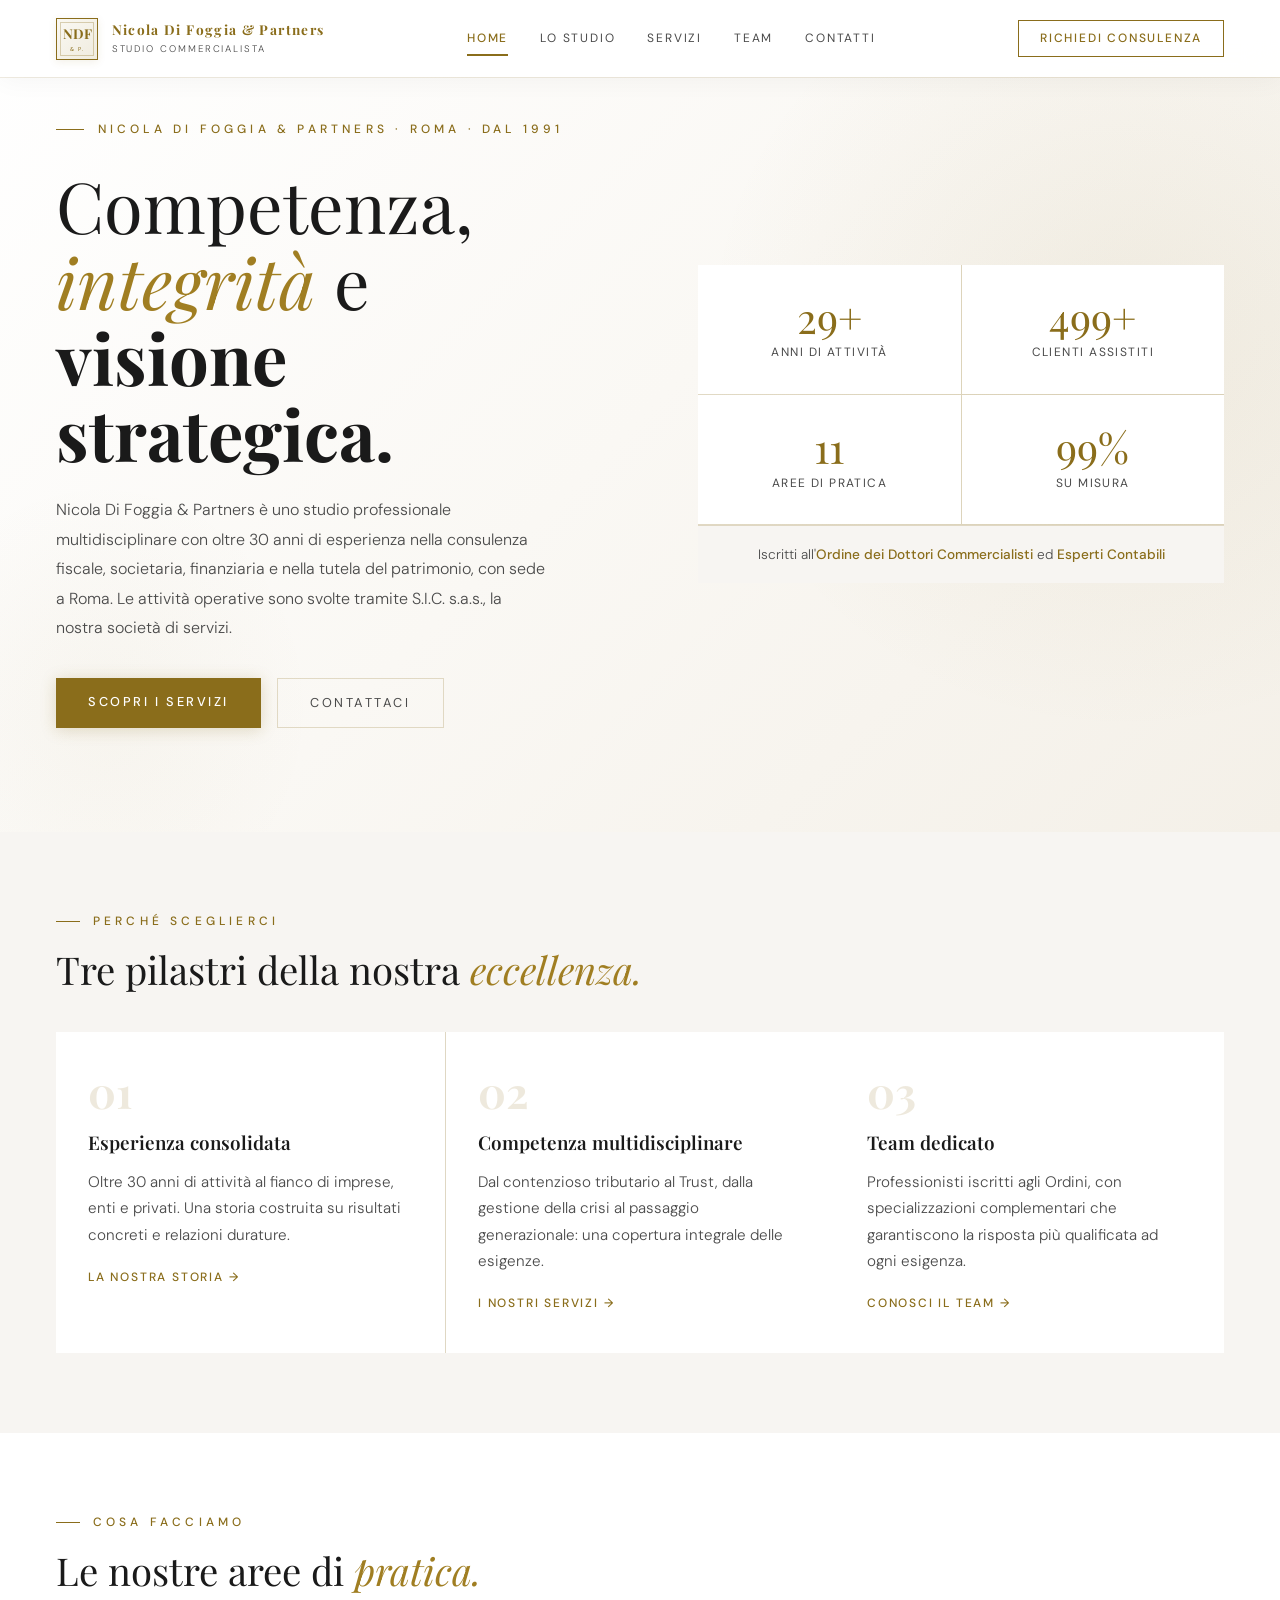
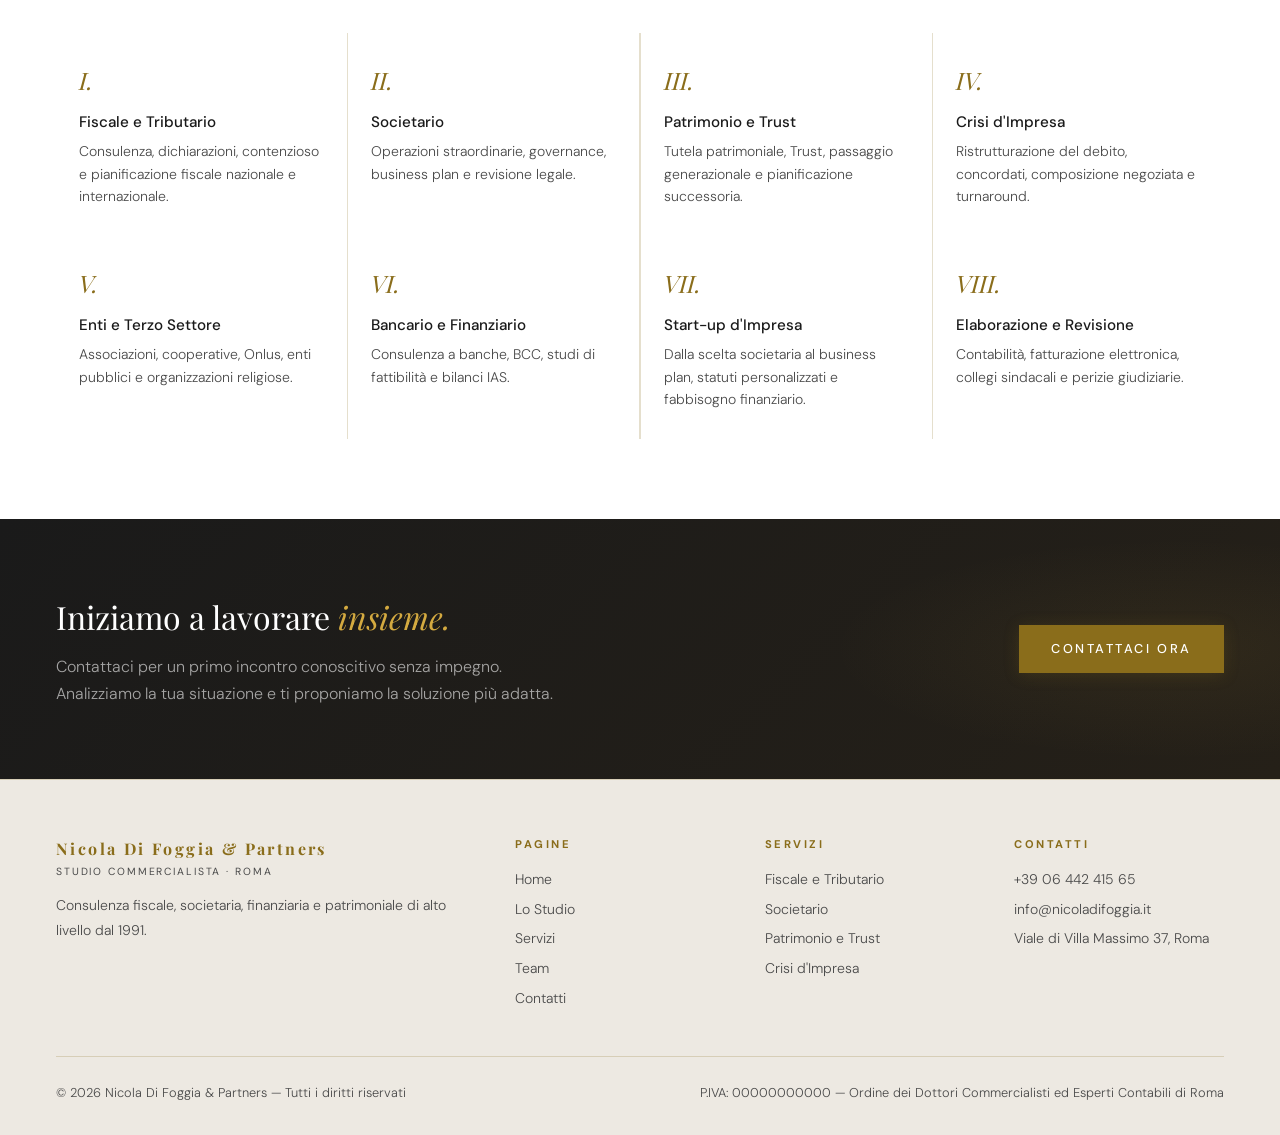
==== index.html @ c00313c3 "Hover avanzati servizi, modal profilo Nicola e Barbara" ====
<!DOCTYPE html>
<html lang="it">
<head>
<meta charset="UTF-8"/>
<meta name="viewport" content="width=device-width, initial-scale=1.0"/>
<meta name="description" content="Nicola Di Foggia &amp; Partners - Studio di consulenza fiscale, societaria, finanziaria e patrimoniale a Roma dal 1991."/>
<title>Nicola Di Foggia &amp; Partners - Consulenza Fiscale, Societaria e Patrimoniale</title>
<link href="https://fonts.googleapis.com/css2?family=Playfair+Display:ital,wght@0,400;0,600;0,700;1,400&family=DM+Sans:wght@300;400;500&display=swap" rel="stylesheet"/>
<link rel="stylesheet" href="concalma-animations.css"/>
<style>
/* ══════════════════════════════════════
   RESET & VARIABILI
   ══════════════════════════════════════ */
*,*::before,*::after{-webkit-box-sizing:border-box;box-sizing:border-box;margin:0;padding:0}
:root{
  --w:#fff;--bg:#f7f5f2;--bg2:#eeebe6;
  /* WCAG AA: gold scurito per contrasto >=4.5:1 su bianco */
  --gold:#8a6d1b;--gold2:#a07e22;
  /* gold decorativo (usato solo su sfondi scuri dove ha contrasto sufficiente) */
  --gold-light:#d4aa40;
  --txt:#1a1a1a;--mut:#4a4a4a;/* scurito da #6b6b6b per contrasto AA */
  --brd:rgba(138,109,27,.22);--dk:#1a1a1a;
  /* focus ring */
  --focus-ring:2px solid #0056b3;--focus-offset:2px;
}
html{scroll-behavior:smooth}
body{font-family:'DM Sans',Georgia,sans-serif;color:var(--txt);overflow-x:hidden;font-size:16px;line-height:1.6}

/* ── SKIP LINK (accessibilita') ── */
.skip-link{position:absolute;top:-100px;left:0;background:var(--gold);color:#fff;padding:.8rem 1.5rem;z-index:9999;font-size:1rem;font-weight:500;text-decoration:none;-webkit-transition:top .2s;transition:top .2s}
.skip-link:focus{top:0}

/* ── FOCUS STYLES GLOBALI ── */
a:focus-visible,button:focus-visible,input:focus-visible,textarea:focus-visible,select:focus-visible{outline:var(--focus-ring);outline-offset:var(--focus-offset)}
/* fallback per browser senza :focus-visible */
a:focus,button:focus,input:focus,textarea:focus,select:focus{outline:var(--focus-ring);outline-offset:var(--focus-offset)}
/* rimuovi doppio outline dove :focus-visible e' supportato */
@supports selector(:focus-visible){
  a:focus:not(:focus-visible),button:focus:not(:focus-visible){outline:none}
}

/* ══════════════════════════════════════
   NAVIGAZIONE PAGINE - JS-BASED (cross-browser)
   ══════════════════════════════════════ */
.page{display:none}
.page.active{display:block}

/* ══════════════════════════════════════
   NAVBAR
   ══════════════════════════════════════ */
nav{position:fixed;top:0;left:0;right:0;z-index:500;display:-webkit-box;display:-ms-flexbox;display:flex;-webkit-box-align:center;-ms-flex-align:center;align-items:center;-webkit-box-pack:justify;-ms-flex-pack:justify;justify-content:space-between;padding:1.1rem 3.5rem;background:rgba(255,255,255,.97);border-bottom:1px solid var(--brd)}
nav[role="navigation"]{position:fixed}

/* Hamburger menu mobile */
.hamburger{display:none;background:none;border:1px solid var(--brd);padding:.5rem;cursor:pointer;width:40px;height:40px;-webkit-box-align:center;-ms-flex-align:center;align-items:center;-webkit-box-pack:center;-ms-flex-pack:center;justify-content:center;flex-shrink:0}
.hamburger span{display:block;width:20px;height:2px;background:var(--gold);position:relative}
.hamburger span::before,.hamburger span::after{content:'';position:absolute;width:20px;height:2px;background:var(--gold);left:0}
.hamburger span::before{top:-6px}
.hamburger span::after{top:6px}

.logo{display:-webkit-box;display:-ms-flexbox;display:flex;-webkit-box-align:center;-ms-flex-align:center;align-items:center;gap:.85rem;cursor:pointer;text-decoration:none}
.logo-box{width:42px;height:42px;border:1.5px solid var(--gold);display:-webkit-box;display:-ms-flexbox;display:flex;-webkit-box-orient:vertical;-webkit-box-direction:normal;-ms-flex-direction:column;flex-direction:column;-webkit-box-align:center;-ms-flex-align:center;align-items:center;-webkit-box-pack:center;-ms-flex-pack:center;justify-content:center;position:relative;-ms-flex-negative:0;flex-shrink:0}
.logo-box::before{content:'';position:absolute;top:3px;right:3px;bottom:3px;left:3px;border:.5px solid rgba(138,109,27,.3)}
.logo-box b{font-family:'Playfair Display',serif;font-size:.85rem;font-weight:700;color:var(--gold);position:relative;z-index:1}
.logo-box small{font-size:.35rem;letter-spacing:.15em;color:var(--gold);text-transform:uppercase;position:relative;z-index:1}
.logo-txt{display:-webkit-box;display:-ms-flexbox;display:flex;-webkit-box-orient:vertical;-webkit-box-direction:normal;-ms-flex-direction:column;flex-direction:column}
.logo-main{font-family:'Playfair Display',serif;font-size:.85rem;font-weight:700;color:var(--gold);letter-spacing:.1em;line-height:1.3}
.logo-sub{font-size:.6rem;font-weight:300;letter-spacing:.2em;text-transform:uppercase;color:var(--mut);margin-top:2px}
.nav-links{display:-webkit-box;display:-ms-flexbox;display:flex;list-style:none;gap:.2rem}
.nav-links a{font-size:.75rem;letter-spacing:.15em;text-transform:uppercase;color:var(--mut);text-decoration:none;padding:.5rem .9rem;display:block;-webkit-transition:color .3s;transition:color .3s;position:relative}
.nav-links a::after{content:'';position:absolute;bottom:0;left:.9rem;right:.9rem;height:2px;background:var(--gold);-webkit-transform:scaleX(0);transform:scaleX(0);-webkit-transition:-webkit-transform .3s;transition:transform .3s}
.nav-links a:hover{color:var(--gold)}
.nav-links a:hover::after,.nav-links a[aria-current="page"]::after{-webkit-transform:scaleX(1);transform:scaleX(1)}
.nav-links a[aria-current="page"]{color:var(--gold);font-weight:500}
.nav-cta{padding:.5rem 1.3rem;border:1px solid var(--gold);font-size:.75rem;font-weight:500;letter-spacing:.15em;text-transform:uppercase;color:var(--gold);background:none;cursor:pointer;font-family:inherit;-webkit-transition:all .3s;transition:all .3s;text-decoration:none}
.nav-cta:hover,.nav-cta:focus{background:var(--gold);color:#fff}

.pt{padding-top:68px}

/* ══════════════════════════════════════
   COMPONENTI COMUNI
   ══════════════════════════════════════ */
.etichetta{font-size:.75rem;letter-spacing:.35em;text-transform:uppercase;color:var(--gold);display:-webkit-box;display:-ms-flexbox;display:flex;-webkit-box-align:center;-ms-flex-align:center;align-items:center;gap:.8rem;margin-bottom:.9rem;font-weight:500}
.etichetta::before{content:'';width:24px;height:1.5px;background:var(--gold);display:block}
.titolo{font-family:'Playfair Display',serif;font-size:clamp(1.85rem,3vw,2.8rem);font-weight:400;line-height:1.2;margin-bottom:1.1rem}
.titolo em{font-style:italic;color:var(--gold2)}
.linea-oro{width:44px;height:1.5px;background:var(--gold);margin:1.2rem 0 1.7rem}
.btn-oro{display:inline-block;padding:.85rem 2rem;background:var(--gold);color:#fff;font-size:.8rem;font-weight:500;letter-spacing:.15em;text-transform:uppercase;border:none;cursor:pointer;font-family:inherit;text-decoration:none;-webkit-transition:background .3s;transition:background .3s}
.btn-oro:hover,.btn-oro:focus{background:var(--gold2)}
.btn-bordo{display:inline-block;padding:.85rem 2rem;border:1px solid var(--brd);color:var(--mut);font-size:.8rem;letter-spacing:.15em;text-transform:uppercase;cursor:pointer;text-decoration:none;-webkit-transition:all .3s;transition:all .3s}
.btn-bordo:hover,.btn-bordo:focus{border-color:var(--gold);color:var(--gold)}
.intestazione{background:var(--bg);padding:4rem 3.5rem 3rem;border-bottom:1px solid var(--brd)}
.intestazione h1{font-family:'Playfair Display',serif;font-size:clamp(2.2rem,4vw,3.5rem);font-weight:400;line-height:1.1;margin:.6rem 0 1rem}
.intestazione h1 em{font-style:italic;color:var(--gold2)}
.intestazione p{font-size:1rem;font-weight:300;line-height:1.85;color:var(--mut);max-width:580px}

/* ══════════════════════════════════════
   FOOTER
   ══════════════════════════════════════ */
footer{background:var(--bg2);border-top:1px solid var(--brd);padding:3.5rem 3.5rem 2rem}
.fg{display:grid;grid-template-columns:2fr 1fr 1fr 1fr;gap:2.5rem;margin-bottom:2.5rem}
.fn{font-family:'Playfair Display',serif;font-size:1rem;font-weight:700;color:var(--gold);letter-spacing:.15em}
.fs2{font-size:.65rem;letter-spacing:.18em;text-transform:uppercase;color:var(--mut);margin-top:2px;margin-bottom:.8rem}
.fc2 p{font-size:.875rem;font-weight:300;color:var(--mut);line-height:1.75}
.fc2 h5{font-size:.7rem;letter-spacing:.22em;text-transform:uppercase;color:var(--gold);margin-bottom:.9rem}
.fc2 ul{list-style:none}
.fc2 li{margin-bottom:.45rem}
.fc2 li a,.fc2 li span{font-size:.875rem;font-weight:300;color:var(--mut);text-decoration:none;cursor:pointer;-webkit-transition:color .3s;transition:color .3s;display:block}
.fc2 li a:hover,.fc2 li span:hover{color:var(--gold)}
.fb2{border-top:1px solid var(--brd);padding-top:1.6rem;display:-webkit-box;display:-ms-flexbox;display:flex;-webkit-box-pack:justify;-ms-flex-pack:justify;justify-content:space-between;-ms-flex-wrap:wrap;flex-wrap:wrap;gap:.7rem}
.fb2 span{font-size:.8rem;font-weight:300;color:var(--mut)}

/* ══════════════════════════════════════
   HOME
   ══════════════════════════════════════ */
.hero{min-height:calc(100vh - 68px);display:grid;grid-template-columns:1.1fr 1fr;-webkit-box-align:center;-ms-flex-align:center;align-items:center;padding:4rem 3.5rem 3rem;gap:4rem;position:relative;overflow:hidden;background:var(--w)}
.hero-bg{position:absolute;top:0;right:0;bottom:0;left:0;background:radial-gradient(ellipse 60% 70% at 90% 50%,rgba(138,109,27,.05),transparent 65%);pointer-events:none}
.hero-sx{position:relative;z-index:1}
.hero-tag{font-size:.75rem;letter-spacing:.35em;text-transform:uppercase;color:var(--gold);margin-bottom:1.7rem;display:-webkit-box;display:-ms-flexbox;display:flex;-webkit-box-align:center;-ms-flex-align:center;align-items:center;gap:.85rem;font-weight:500}
.hero-tag::before{content:'';width:28px;height:1.5px;background:var(--gold)}
.hero-sx h1{font-family:'Playfair Display',serif;font-size:clamp(2.7rem,5vw,4.8rem);font-weight:400;line-height:1.08}
.hero-sx h1 em{font-style:italic;color:var(--gold2)}
.hero-sx h1 strong{font-weight:700;display:block}
.hero-desc{margin-top:1.5rem;font-size:1rem;font-weight:300;line-height:1.85;color:var(--mut);max-width:490px}
.hero-btn{margin-top:2.2rem;display:-webkit-box;display:-ms-flexbox;display:flex;gap:1rem;-ms-flex-wrap:wrap;flex-wrap:wrap}
.hero-dx{position:relative;z-index:1}
.sg{display:grid;grid-template-columns:1fr 1fr;gap:1px;background:var(--brd)}
.sb{background:var(--w);padding:1.9rem 1.5rem;text-align:center;border:1px solid transparent;-webkit-transition:border-color .3s;transition:border-color .3s}
.sb:hover{border-color:var(--gold)}
.sn{font-family:'Playfair Display',serif;font-size:2.6rem;font-weight:400;color:var(--gold);line-height:1}
.sl{font-size:.75rem;letter-spacing:.12em;text-transform:uppercase;color:var(--mut);margin-top:.35rem}
.sf{grid-column:1/-1;background:var(--bg);padding:1.1rem;text-align:center;font-size:.85rem;font-weight:300;color:var(--mut);border-top:1px solid var(--brd)}
.sf strong{color:var(--gold);font-weight:500}

.sec-pillars{background:var(--bg);padding:5rem 3.5rem}
.pg3{display:grid;grid-template-columns:repeat(3,1fr);gap:1px;background:var(--brd);margin-top:2.5rem}
.pi{background:var(--w);padding:2.4rem 2rem;text-decoration:none;color:inherit;display:block;position:relative;overflow:hidden;-webkit-transition:background .3s;transition:background .3s}
.pi::after{content:'';position:absolute;bottom:0;left:0;right:0;height:2px;background:var(--gold);-webkit-transform:scaleX(0);transform:scaleX(0);-webkit-transform-origin:left;transform-origin:left;-webkit-transition:-webkit-transform .4s;transition:transform .4s}
.pi:hover,.pi:focus{background:var(--bg)}
.pi:hover::after,.pi:focus::after{-webkit-transform:scaleX(1);transform:scaleX(1)}
.pin{font-family:'Playfair Display',serif;font-size:2.7rem;color:rgba(138,109,27,.15);font-weight:700;line-height:1;margin-bottom:.9rem}
.pi h3{font-family:'Playfair Display',serif;font-size:1.18rem;font-weight:600;margin-bottom:.65rem}
.pi p{font-size:.95rem;font-weight:300;line-height:1.75;color:var(--mut);margin-bottom:.9rem}
.pil{font-size:.75rem;letter-spacing:.15em;text-transform:uppercase;color:var(--gold);font-weight:500}

.sec-aree{background:var(--w);padding:5rem 3.5rem}
.ag4{display:grid;grid-template-columns:repeat(4,1fr);gap:1px;background:var(--brd);margin-top:2.5rem}
.ac{background:var(--w);padding:1.7rem 1.4rem;text-decoration:none;color:inherit;display:block;-webkit-transition:background .3s;transition:background .3s;border:1px solid transparent}
.ac:hover,.ac:focus{background:var(--bg);border-color:var(--gold)}
.ai{font-family:'Playfair Display',serif;font-size:1.5rem;color:var(--gold);margin-bottom:.65rem;font-style:italic}
.ac h4{font-size:.95rem;font-weight:500;margin-bottom:.38rem}
.ac p{font-size:.875rem;font-weight:300;color:var(--mut);line-height:1.6}

.ctab{background:var(--dk);padding:4.5rem 3.5rem;display:-webkit-box;display:-ms-flexbox;display:flex;-webkit-box-align:center;-ms-flex-align:center;align-items:center;-webkit-box-pack:justify;-ms-flex-pack:justify;justify-content:space-between;gap:3rem}
.ctab h2{font-family:'Playfair Display',serif;font-size:2rem;font-weight:400;color:#fff;margin-bottom:.65rem}
.ctab h2 em{font-style:italic;color:var(--gold-light)}
.ctab p{font-size:1rem;font-weight:300;color:rgba(255,255,255,.6);line-height:1.7;max-width:500px}

/* ══════════════════════════════════════
   LO STUDIO
   ══════════════════════════════════════ */
.sec-2col{background:var(--w);padding:5rem 3.5rem;display:grid;grid-template-columns:1fr 1fr;gap:5rem;-webkit-box-align:center;-ms-flex-align:center;align-items:center}
.testo-col p{font-size:1rem;font-weight:300;line-height:1.9;color:var(--mut);margin-bottom:1rem}
.testo-col p strong{color:var(--txt);font-weight:500}
.cit{background:var(--bg);padding:2.6rem;border-left:3px solid var(--gold);position:relative}
.cit::before{content:'\201C';font-family:'Playfair Display',serif;font-size:5rem;color:rgba(138,109,27,.12);position:absolute;top:-1rem;left:1.2rem;line-height:1}
.cit p{font-family:'Playfair Display',serif;font-size:1.22rem;font-style:italic;line-height:1.6;position:relative;z-index:1}
.cit cite{display:block;margin-top:1rem;font-size:.75rem;letter-spacing:.18em;text-transform:uppercase;color:var(--gold);font-style:normal}

.sec-tl{background:var(--bg);padding:5rem 3.5rem}
.tl{max-width:860px;margin:2.5rem auto 0}
.tli{display:-webkit-box;display:-ms-flexbox;display:flex;gap:2rem;margin-bottom:2rem;position:relative}
.tli:not(:last-child)::before{content:'';position:absolute;left:19px;top:40px;bottom:-2rem;width:1px;background:var(--brd)}
.tld{width:40px;height:40px;border:1.5px solid var(--gold);border-radius:50%;display:-webkit-box;display:-ms-flexbox;display:flex;-webkit-box-align:center;-ms-flex-align:center;align-items:center;-webkit-box-pack:center;-ms-flex-pack:center;justify-content:center;font-family:'Playfair Display',serif;font-size:.75rem;color:var(--gold);font-weight:700;-ms-flex-negative:0;flex-shrink:0;background:var(--bg);position:relative;z-index:1}
.tla{font-size:.75rem;letter-spacing:.2em;text-transform:uppercase;color:var(--gold);margin-bottom:.28rem;font-weight:500}
.tlt{font-family:'Playfair Display',serif;font-size:1.1rem;font-weight:600;margin-bottom:.32rem}
.tlx{font-size:1rem;font-weight:300;color:var(--mut);line-height:1.72}
.tlx strong{color:var(--txt);font-weight:500}

.sec-val{background:var(--w);padding:5rem 3.5rem}
.vg4{display:grid;grid-template-columns:repeat(4,1fr);gap:1px;background:var(--brd);margin-top:2.5rem}
.vc{background:var(--w);padding:2.2rem 1.7rem;-webkit-transition:background .3s;transition:background .3s;position:relative;overflow:hidden}
.vc::after{content:'';position:absolute;bottom:0;left:0;right:0;height:2px;background:var(--gold);-webkit-transform:scaleX(0);transform:scaleX(0);-webkit-transform-origin:left;transform-origin:left;-webkit-transition:-webkit-transform .4s;transition:transform .4s}
.vc:hover{background:var(--bg)}.vc:hover::after{-webkit-transform:scaleX(1);transform:scaleX(1)}
.vl{font-family:'Playfair Display',serif;font-size:2.8rem;color:rgba(138,109,27,.15);font-weight:700;line-height:1;margin-bottom:.85rem}
.vc h3{font-family:'Playfair Display',serif;font-size:1.1rem;font-weight:600;margin-bottom:.55rem}
.vc p{font-size:.95rem;font-weight:300;line-height:1.72;color:var(--mut)}

/* ══════════════════════════════════════
   SERVIZI
   ══════════════════════════════════════ */
.sec-ng{display:grid;grid-template-columns:1fr 1fr;gap:1px;background:var(--brd)}
.nb{background:var(--w);padding:1.7rem 1.4rem;text-align:center}
.nn{font-family:'Playfair Display',serif;font-size:2.4rem;color:var(--gold);font-weight:400}
.nl{font-size:.75rem;letter-spacing:.12em;text-transform:uppercase;color:var(--mut);margin-top:.32rem}

.sec-tab{background:var(--bg);padding:0 3.5rem 5.5rem}
.tabn{display:-webkit-box;display:-ms-flexbox;display:flex;-ms-flex-wrap:wrap;flex-wrap:wrap;border-bottom:1px solid var(--brd);background:var(--w);margin-left:-3.5rem;margin-right:-3.5rem;padding:0 3.5rem}
.tabn[role="tablist"]{display:-webkit-box;display:-ms-flexbox;display:flex}
.tabb{padding:.85rem 1.3rem;font-size:.8rem;font-weight:400;letter-spacing:.1em;text-transform:uppercase;color:var(--mut);background:none;border:none;cursor:pointer;border-bottom:2px solid transparent;margin-bottom:-1px;font-family:inherit;white-space:nowrap;-webkit-transition:color .3s;transition:color .3s}
.tabb:hover{color:var(--txt)}
.tabb[aria-selected="true"]{color:var(--gold);border-bottom-color:var(--gold);font-weight:500}
.tabc{display:none}
.tabc[aria-hidden="false"]{display:grid;grid-template-columns:repeat(3,1fr);gap:1px;background:var(--brd)}
.svc{background:var(--w);padding:1.8rem 1.6rem}
.svc:hover{background:#fdfcfa}
.svc h4{font-size:1rem;font-weight:500;margin-bottom:.65rem;padding-bottom:.5rem;border-bottom:1px solid var(--brd)}
.svc ul{list-style:none}
.svc li{font-size:.9rem;font-weight:300;color:var(--mut);padding:.3rem 0;display:-webkit-box;display:-ms-flexbox;display:flex;gap:.5rem;-webkit-box-align:start;-ms-flex-align:start;align-items:flex-start;border-bottom:1px solid rgba(0,0,0,.04);line-height:1.5}
.svc li::before{content:'\2013';color:var(--gold);font-size:.75rem;-ms-flex-negative:0;flex-shrink:0;margin-top:2px}

/* ══════════════════════════════════════
   TEAM
   ══════════════════════════════════════ */
.sec-tmg{background:var(--bg);padding:5rem 3.5rem}
.tgg{display:grid;grid-template-columns:repeat(3,1fr);gap:1px;background:var(--brd);margin-top:2.5rem}
.tmc{background:var(--w);padding:2.2rem 1.7rem;text-align:center;-webkit-transition:background .3s;transition:background .3s}
.tmc:hover{background:#fdfcfa}
.av{width:66px;height:66px;border:1.5px solid var(--brd);border-radius:50%;display:-webkit-box;display:-ms-flexbox;display:flex;-webkit-box-align:center;-ms-flex-align:center;align-items:center;-webkit-box-pack:center;-ms-flex-pack:center;justify-content:center;margin:0 auto .95rem;font-family:'Playfair Display',serif;font-size:1.05rem;color:var(--gold);background:var(--bg);-webkit-transition:border-color .3s;transition:border-color .3s}
.tmc:hover .av{border-color:var(--gold)}
.tnm{font-family:'Playfair Display',serif;font-size:1rem;font-weight:600;margin-bottom:.22rem}
.trl{font-size:.75rem;letter-spacing:.12em;text-transform:uppercase;color:var(--gold);margin-bottom:.65rem}
.tsp{font-size:.875rem;font-weight:300;color:var(--mut);line-height:1.5}

.qlf{background:var(--bg);padding:2.2rem;border:1px solid var(--brd)}
.qlf h4{font-family:'Playfair Display',serif;font-size:1.05rem;font-weight:600;margin-bottom:.85rem}
.qlf ul{list-style:none}
.qlf li{font-size:.95rem;font-weight:300;color:var(--mut);padding:.42rem 0;border-bottom:1px solid var(--brd);display:-webkit-box;display:-ms-flexbox;display:flex;gap:.65rem;-webkit-box-align:start;-ms-flex-align:start;align-items:flex-start}
.qlf li::before{content:'\2022';color:var(--gold);font-size:.65rem;margin-top:4px;-ms-flex-negative:0;flex-shrink:0}

.sec-sett{background:var(--w);padding:5rem 3.5rem}
.stg{display:-webkit-box;display:-ms-flexbox;display:flex;-ms-flex-wrap:wrap;flex-wrap:wrap;gap:.5rem;margin-top:1.8rem}
.stk{padding:.5rem 1rem;border:1px solid var(--brd);font-size:.85rem;font-weight:300;color:var(--mut);-webkit-transition:all .3s;transition:all .3s}
.stk:hover{border-color:var(--gold);color:var(--gold)}

/* ══════════════════════════════════════
   CONTATTI
   ══════════════════════════════════════ */
.c3{display:-webkit-box;display:-ms-flexbox;display:flex;-webkit-box-orient:vertical;-webkit-box-direction:normal;-ms-flex-direction:column;flex-direction:column;gap:1px;background:var(--brd)}
.crow{padding:2.5rem 3.5rem;display:grid;grid-template-columns:220px 1fr;gap:3rem;-webkit-box-align:start;-ms-flex-align:start;align-items:start}
.crow.w{background:var(--w)}.crow.g{background:var(--bg)}
.crow-hdr{display:-webkit-box;display:-ms-flexbox;display:flex;-webkit-box-orient:vertical;-webkit-box-direction:normal;-ms-flex-direction:column;flex-direction:column;padding-top:.2rem}
.crow-hdr h3{font-family:'Playfair Display',serif;font-size:1.15rem;font-weight:600;margin-top:.5rem;line-height:1.25}
.crow-hdr h3 em{font-style:italic;color:var(--gold2)}
.ir{display:-webkit-box;display:-ms-flexbox;display:flex;gap:1.2rem;-webkit-box-align:start;-ms-flex-align:start;align-items:flex-start;padding:.8rem 0;border-bottom:1px solid var(--brd);width:100%}
.il{font-size:.7rem;letter-spacing:.2em;text-transform:uppercase;color:var(--gold);min-width:66px;margin-top:2px;-ms-flex-negative:0;flex-shrink:0;font-weight:500}
.iv{font-size:1rem;font-weight:300;color:var(--txt);line-height:1.55}
.iv a{color:var(--gold);text-decoration:none;font-weight:500}
.iv a:hover,.iv a:focus{text-decoration:underline}
.mw{display:-webkit-box;display:-ms-flexbox;display:flex;-webkit-box-orient:vertical;-webkit-box-direction:normal;-ms-flex-direction:column;flex-direction:column;gap:.75rem;border-top:1px solid var(--brd);padding-top:.8rem}
.mb{border:1px solid var(--brd);overflow:hidden}
.mb iframe{display:block;width:100%;height:200px;border:0}
.ml{display:-webkit-inline-box;display:-ms-inline-flexbox;display:inline-flex;-webkit-box-align:center;-ms-flex-align:center;align-items:center;gap:.4rem;font-size:.75rem;letter-spacing:.15em;text-transform:uppercase;color:var(--gold);text-decoration:none;font-weight:500}
.ml:hover,.ml:focus{text-decoration:underline}
.tr2{display:grid;grid-template-columns:1fr 1fr;gap:1px;background:var(--brd);border-top:1px solid var(--brd)}
.tri{display:-webkit-box;display:-ms-flexbox;display:flex;gap:1rem;-webkit-box-align:start;-ms-flex-align:start;align-items:flex-start;background:var(--w);padding:.9rem 1.1rem}
.crow.g .tri{background:var(--bg)}
.trt{font-size:.7rem;letter-spacing:.15em;text-transform:uppercase;color:var(--gold);min-width:48px;margin-top:2px;-ms-flex-negative:0;flex-shrink:0;font-weight:500}
.tri span:last-child{font-size:.95rem;font-weight:300;color:var(--txt);line-height:1.5}

/* Form contatti */
.sec-form{background:var(--bg);padding:4rem 3.5rem 5.5rem;border-top:1px solid var(--brd)}
.fgri{max-width:900px;display:-webkit-box;display:-ms-flexbox;display:flex;-webkit-box-orient:vertical;-webkit-box-direction:normal;-ms-flex-direction:column;flex-direction:column;gap:1px}
.frig{display:grid;grid-template-columns:1fr 1fr;gap:1px}
.cap{background:var(--w);border:1px solid var(--brd);position:relative;-webkit-transition:border-color .3s;transition:border-color .3s}
.cap:focus-within{border-color:var(--gold)}
.cap label{position:absolute;top:.75rem;left:1.15rem;font-size:.7rem;letter-spacing:.18em;text-transform:uppercase;color:var(--mut);pointer-events:none}
.cap input,.cap textarea,.cap select{width:100%;background:transparent;border:none;outline:none;color:var(--txt);font-family:inherit;font-size:1rem;padding:2rem 1.15rem .75rem}
.cap textarea{min-height:130px;resize:vertical}
.cap select{-webkit-appearance:none;-moz-appearance:none;appearance:none;background-image:url("data:image/svg+xml,%3Csvg xmlns='http://www.w3.org/2000/svg' width='12' height='8'%3E%3Cpath d='M1 1l5 5 5-5' stroke='%238a6d1b' fill='none' stroke-width='1.5'/%3E%3C/svg%3E");background-repeat:no-repeat;background-position:right 1rem center}
.binv{margin-top:1px;padding:1rem 2.2rem;background:var(--gold);color:#fff;border:none;font-family:inherit;font-size:.85rem;font-weight:500;letter-spacing:.2em;text-transform:uppercase;cursor:pointer;-webkit-transition:background .3s;transition:background .3s}
.binv:hover,.binv:focus{background:var(--gold2)}
.mok{display:none;margin-top:1px;padding:1.2rem;border:1px solid var(--gold);background:rgba(138,109,27,.09);font-size:1rem;color:var(--gold)}

/* ARIA live region per annunci screen reader */
.sr-only{position:absolute;width:1px;height:1px;padding:0;margin:-1px;overflow:hidden;clip:rect(0,0,0,0);white-space:nowrap;border:0}

/* ══════════════════════════════════════
   RESPONSIVE
   ══════════════════════════════════════ */
@media(max-width:1060px){
  nav{padding:1rem 1.5rem}
  .hamburger{display:-webkit-box;display:-ms-flexbox;display:flex}
  .nav-links{display:none;position:absolute;top:100%;left:0;right:0;background:var(--w);-webkit-box-orient:vertical;-webkit-box-direction:normal;-ms-flex-direction:column;flex-direction:column;border-bottom:1px solid var(--brd);padding:1rem 0}
  .nav-links.open{display:-webkit-box;display:-ms-flexbox;display:flex}
  .nav-links a{padding:.8rem 1.5rem;font-size:.85rem}
  .nav-cta{display:none}
  .hero,.sec-2col{grid-template-columns:1fr;padding:3rem 1.5rem;gap:2.5rem;min-height:auto}
  .hero-dx,.qlf{display:none}
  .sec-pillars,.sec-aree,.ctab,.sec-tl,.sec-val,.sec-tab,.sec-tmg,.sec-sett,.sec-form{padding-left:1.5rem;padding-right:1.5rem}
  .intestazione{padding:3.2rem 1.5rem 2.2rem}
  .pg3,.vg4{grid-template-columns:1fr 1fr}
  .ag4,.tgg{grid-template-columns:1fr 1fr}
  .tabn{margin-left:-1.5rem;margin-right:-1.5rem;padding:0 1.5rem;overflow-x:auto;-ms-flex-wrap:nowrap;flex-wrap:nowrap;-webkit-overflow-scrolling:touch}
  .tabc[aria-hidden="false"]{grid-template-columns:1fr 1fr}
  .c3{-webkit-box-orient:vertical;-webkit-box-direction:normal;-ms-flex-direction:column;flex-direction:column}
  .crow{grid-template-columns:1fr;padding:2rem 1.5rem;gap:1.5rem}
  .fg{grid-template-columns:1fr 1fr}
  footer{padding:3rem 1.5rem 1.5rem}
  .fb2{-webkit-box-orient:vertical;-webkit-box-direction:normal;-ms-flex-direction:column;flex-direction:column}
  .ctab{-webkit-box-orient:vertical;-webkit-box-direction:normal;-ms-flex-direction:column;flex-direction:column;text-align:center;padding:3.5rem 1.5rem}
  .frig{grid-template-columns:1fr}
}
@media(max-width:600px){
  .pg3,.ag4,.vg4,.tgg,.tabc[aria-hidden="false"]{grid-template-columns:1fr}
  .fg{grid-template-columns:1fr}
  .tr2{grid-template-columns:1fr}
}

/* ══════════════════════════════════════
   LUXURY DESIGN UPGRADE
   ══════════════════════════════════════ */

/* Navbar glass effect */
nav{
  background:rgba(255,255,255,.95);
  -webkit-backdrop-filter:blur(16px);
  backdrop-filter:blur(16px);
  border-bottom:none;
  box-shadow:0 1px 0 rgba(138,109,27,.12),0 4px 24px rgba(0,0,0,.04);
}

/* Logo box refined */
.logo-box{
  background:linear-gradient(135deg,#faf8f2 0%,#f0ecdf 100%);
  box-shadow:0 2px 8px rgba(138,109,27,.1);
}

/* Hero richer */
.hero{
  background:linear-gradient(135deg,#ffffff 0%,#faf8f4 50%,#f4f0e8 100%);
}
.hero-bg{
  background:
    radial-gradient(ellipse 55% 80% at 88% 40%,rgba(138,109,27,.08),transparent 60%),
    radial-gradient(ellipse 30% 50% at 8% 85%,rgba(138,109,27,.04),transparent 55%);
}
.hero-sx h1{font-size:clamp(3rem,5.5vw,5.5rem)}

/* Buttons refined */
.btn-oro{
  letter-spacing:.2em;
  box-shadow:0 2px 16px rgba(138,109,27,.22);
  -webkit-transition:all .35s ease;
  transition:all .35s ease;
}
.btn-oro:hover,.btn-oro:focus{
  background:var(--gold2);
  box-shadow:0 6px 28px rgba(138,109,27,.32);
  -webkit-transform:translateY(-2px);
  transform:translateY(-2px);
}
.btn-bordo{
  letter-spacing:.2em;
  -webkit-transition:all .35s ease;
  transition:all .35s ease;
}
.btn-bordo:hover,.btn-bordo:focus{
  border-color:var(--gold);
  color:var(--gold);
  -webkit-transform:translateY(-2px);
  transform:translateY(-2px);
}
.nav-cta{-webkit-transition:all .35s ease;transition:all .35s ease}
.nav-cta:hover,.nav-cta:focus{background:var(--gold);color:#fff;box-shadow:0 2px 12px rgba(138,109,27,.22)}

/* Intestazione — more dramatic */
.intestazione{
  background:linear-gradient(135deg,#f9f7f2 0%,#edeae2 100%);
  padding:5.5rem 3.5rem 4rem;
  position:relative;
  overflow:hidden;
  border-bottom:1px solid var(--brd);
}
.intestazione::before{
  content:'';
  position:absolute;
  top:0;right:0;bottom:0;
  width:45%;
  background:radial-gradient(ellipse at 80% 50%,rgba(138,109,27,.07),transparent 65%);
  pointer-events:none;
}
.intestazione h1{font-size:clamp(2.6rem,4.5vw,4.2rem)}

/* Pillar cards */
.pi{
  -webkit-transition:background .3s,box-shadow .3s,-webkit-transform .3s;
  transition:background .3s,box-shadow .3s,transform .3s;
}
.pi:hover,.pi:focus{
  background:var(--bg);
  box-shadow:0 8px 32px rgba(0,0,0,.07);
  -webkit-transform:translateY(-4px);
  transform:translateY(-4px);
}

/* Area cards */
.ac{
  -webkit-transition:background .3s,box-shadow .3s,-webkit-transform .3s;
  transition:background .3s,box-shadow .3s,transform .3s;
}
.ac:hover,.ac:focus{
  background:var(--bg);
  border-color:var(--gold);
  box-shadow:0 4px 20px rgba(138,109,27,.08);
  -webkit-transform:translateY(-2px);
  transform:translateY(-2px);
}

/* Team cards — premium */
.tmc{
  padding:2.8rem 2rem;
  -webkit-transition:background .3s,box-shadow .3s,-webkit-transform .3s;
  transition:background .3s,box-shadow .3s,transform .3s;
  position:relative;
  overflow:hidden;
}
.tmc::before{
  content:'';
  position:absolute;
  top:0;left:0;right:0;
  height:3px;
  background:linear-gradient(90deg,transparent,var(--gold-light),transparent);
  opacity:0;
  -webkit-transition:opacity .4s;
  transition:opacity .4s;
}
.tmc:hover::before{opacity:1}
.tmc:hover{
  background:#fdfcf9;
  box-shadow:0 10px 36px rgba(0,0,0,.08);
  -webkit-transform:translateY(-5px);
  transform:translateY(-5px);
}

/* Avatar bigger and refined */
.av{
  width:78px;height:78px;font-size:1.12rem;
  background:linear-gradient(135deg,#faf8f2,#f0ecdf);
  box-shadow:0 2px 12px rgba(138,109,27,.1);
}
.tmc:hover .av{
  border-color:var(--gold);
  box-shadow:0 4px 20px rgba(138,109,27,.2);
}

/* Service cards */
.svc{
  -webkit-transition:background .3s,box-shadow .3s;
  transition:background .3s,box-shadow .3s;
}
.svc:hover{background:#fdfcf9;box-shadow:0 4px 16px rgba(0,0,0,.05)}
.svc h4{font-family:'Playfair Display',serif;font-size:1.05rem;font-weight:600}

/* Values cards */
.vc{
  padding:2.6rem 2rem;
  -webkit-transition:background .3s,box-shadow .3s,-webkit-transform .3s;
  transition:background .3s,box-shadow .3s,transform .3s;
  position:relative;
  overflow:hidden;
}
.vc::before{
  content:'';
  position:absolute;
  top:0;left:0;right:0;
  height:3px;
  background:linear-gradient(90deg,transparent,var(--gold-light),transparent);
  opacity:0;
  -webkit-transition:opacity .4s;
  transition:opacity .4s;
}
.vc:hover::before{opacity:1}
.vc:hover{
  background:#fdfcf9;
  box-shadow:0 10px 32px rgba(0,0,0,.07);
  -webkit-transform:translateY(-4px);
  transform:translateY(-4px);
}

/* CTA section — more dramatic */
.ctab{
  background:linear-gradient(135deg,#1a1a1a 0%,#252018 100%);
  position:relative;
  overflow:hidden;
}
.ctab::after{
  content:'';
  position:absolute;
  top:0;right:0;
  width:40%;height:100%;
  background:radial-gradient(ellipse at 80% 50%,rgba(212,170,64,.07),transparent 60%);
  pointer-events:none;
}

/* CTA button */
.ctab .btn-oro{
  position:relative;z-index:1;
  -ms-flex-negative:0;flex-shrink:0;
}

/* Quote block */
.cit{
  background:linear-gradient(135deg,#f7f5f0,#edeae3);
  box-shadow:0 4px 28px rgba(0,0,0,.06);
  border-left:3px solid var(--gold);
}

/* Timeline dots */
.tld{
  background:linear-gradient(135deg,#faf8f2,#f0ecdf);
  box-shadow:0 2px 12px rgba(138,109,27,.12);
}

/* Sector tags */
.stk{cursor:default;-webkit-transition:all .3s;transition:all .3s}
.stk:hover{background:rgba(138,109,27,.06);border-color:var(--gold);color:var(--gold)}

/* Stats boxes */
.sb{-webkit-transition:all .3s;transition:all .3s}
.sb:hover{background:#faf8f2;border-color:var(--gold);box-shadow:0 4px 16px rgba(138,109,27,.08)}

/* Form */
.cap{-webkit-transition:border-color .3s,box-shadow .3s;transition:border-color .3s,box-shadow .3s}
.cap:focus-within{border-color:var(--gold);box-shadow:0 0 0 3px rgba(138,109,27,.1)}

/* Footer refined */
footer{background:#ede9e2;border-top:1px solid var(--brd)}

/* ── SERVIZI — hover avanzato ── */
.svc{
  position:relative;overflow:hidden;cursor:default;
  -webkit-transition:background .3s,box-shadow .3s,-webkit-transform .25s;
  transition:background .3s,box-shadow .3s,transform .25s;
}
.svc::before{
  content:'';position:absolute;left:0;top:0;bottom:0;width:3px;
  background:var(--gold);
  -webkit-transform:scaleY(0);transform:scaleY(0);
  -webkit-transform-origin:bottom;transform-origin:bottom;
  -webkit-transition:-webkit-transform .35s ease;transition:transform .35s ease;
}
.svc:hover::before{-webkit-transform:scaleY(1);transform:scaleY(1)}
.svc:hover{
  background:#faf8f4;
  box-shadow:0 6px 28px rgba(0,0,0,.07);
  -webkit-transform:translateX(5px);transform:translateX(5px);
}
.svc:hover h4{color:var(--gold);-webkit-transition:color .3s;transition:color .3s}
.svc li{-webkit-transition:padding-left .2s,color .2s;transition:padding-left .2s,color .2s}
.svc:hover li{color:var(--txt);padding-left:.2rem}

/* ── AREA CARDS home — hover gold number ── */
.ac .ai{-webkit-transition:color .3s,-webkit-transform .3s;transition:color .3s,transform .3s}
.ac:hover .ai{color:var(--gold2);-webkit-transform:scale(1.1);transform:scale(1.1)}

/* ── TIMELINE items — hover ── */
.tli{-webkit-transition:background .3s;transition:background .3s;padding:.5rem;border-radius:2px}
.tli:hover{background:rgba(138,109,27,.04)}
.tli:hover .tld{border-color:var(--gold);box-shadow:0 0 0 4px rgba(138,109,27,.12)}

/* ── VALORI cards — number hover ── */
.vc:hover .vl{color:rgba(138,109,27,.3);-webkit-transition:color .4s;transition:color .4s}

/* ── TEAM CARD CLICCABILE (bio) ── */
.tmc-bio{cursor:pointer;-webkit-user-select:none;-moz-user-select:none;user-select:none}
.tmc-bio .bio-hint{
  font-size:.7rem;letter-spacing:.15em;text-transform:uppercase;
  color:var(--gold);margin-top:.9rem;
  opacity:0;-webkit-transform:translateY(4px);transform:translateY(4px);
  -webkit-transition:opacity .3s,-webkit-transform .3s;transition:opacity .3s,transform .3s;
}
.tmc-bio:hover .bio-hint,.tmc-bio:focus .bio-hint{opacity:1;-webkit-transform:translateY(0);transform:translateY(0)}
.tmc-bio:focus{outline:var(--focus-ring);outline-offset:var(--focus-offset)}

/* ── MODAL ── */
.modal-overlay{
  display:none;position:fixed;top:0;left:0;right:0;bottom:0;
  background:rgba(15,12,8,.65);z-index:2000;
  -webkit-box-align:center;-ms-flex-align:center;align-items:center;
  -webkit-box-pack:center;-ms-flex-pack:center;justify-content:center;
  padding:2rem;
  -webkit-backdrop-filter:blur(6px);backdrop-filter:blur(6px);
}
.modal-overlay.open{display:-webkit-box;display:-ms-flexbox;display:flex}
.modal-panel{
  background:#fff;max-width:700px;width:100%;max-height:88vh;
  overflow-y:auto;position:relative;
  -webkit-animation:modalIn .35s ease;animation:modalIn .35s ease;
  box-shadow:0 32px 80px rgba(0,0,0,.3);
}
@-webkit-keyframes modalIn{from{opacity:0;-webkit-transform:translateY(28px);transform:translateY(28px)}to{opacity:1;-webkit-transform:translateY(0);transform:translateY(0)}}
@keyframes modalIn{from{opacity:0;transform:translateY(28px)}to{opacity:1;transform:translateY(0)}}
.modal-hdr{
  background:linear-gradient(135deg,#1a1a1a 0%,#231e15 100%);
  padding:2.8rem 3rem;display:-webkit-box;display:-ms-flexbox;display:flex;
  -webkit-box-align:center;-ms-flex-align:center;align-items:center;
  gap:2rem;position:relative;overflow:hidden;
}
.modal-hdr::after{
  content:'';position:absolute;top:0;right:0;bottom:0;width:50%;
  background:radial-gradient(ellipse at 80% 50%,rgba(212,170,64,.08),transparent 65%);
  pointer-events:none;
}
.modal-av{
  width:82px;height:82px;border:1.5px solid rgba(212,170,64,.45);border-radius:50%;
  display:-webkit-box;display:-ms-flexbox;display:flex;
  -webkit-box-align:center;-ms-flex-align:center;align-items:center;
  -webkit-box-pack:center;-ms-flex-pack:center;justify-content:center;
  font-family:'Playfair Display',serif;font-size:1.35rem;color:var(--gold-light);
  background:rgba(255,255,255,.05);-ms-flex-negative:0;flex-shrink:0;position:relative;z-index:1;
}
.modal-info{position:relative;z-index:1}
.modal-nome{font-family:'Playfair Display',serif;font-size:1.65rem;font-weight:400;color:#fff;line-height:1.2}
.modal-ruolo{font-size:.72rem;letter-spacing:.22em;text-transform:uppercase;color:var(--gold-light);margin-top:.4rem;font-weight:500}
.modal-close{
  position:absolute;top:1.2rem;right:1.5rem;z-index:2;
  background:none;border:1px solid rgba(255,255,255,.2);color:rgba(255,255,255,.65);
  width:36px;height:36px;cursor:pointer;font-size:1rem;
  display:-webkit-box;display:-ms-flexbox;display:flex;
  -webkit-box-align:center;-ms-flex-align:center;align-items:center;
  -webkit-box-pack:center;-ms-flex-pack:center;justify-content:center;
  font-family:inherit;-webkit-transition:all .3s;transition:all .3s;
}
.modal-close:hover{background:rgba(255,255,255,.12);color:#fff;border-color:rgba(255,255,255,.5)}
.modal-body{padding:2.5rem 3rem}
.modal-stitle{
  font-size:.68rem;letter-spacing:.25em;text-transform:uppercase;color:var(--gold);
  margin-bottom:.85rem;display:-webkit-box;display:-ms-flexbox;display:flex;
  -webkit-box-align:center;-ms-flex-align:center;align-items:center;gap:.6rem;
}
.modal-stitle::before{content:'';width:20px;height:1.5px;background:var(--gold);display:block}
.modal-sec{margin-bottom:2.2rem}
.modal-ph{
  background:var(--bg);border:1px dashed rgba(138,109,27,.3);
  padding:2rem;text-align:center;color:var(--mut);
  font-size:.95rem;font-weight:300;font-style:italic;line-height:1.7;
}
.modal-ph strong{color:var(--gold);font-style:normal;font-weight:500}
@media(max-width:600px){
  .modal-hdr{padding:2rem 1.5rem;gap:1.2rem}
  .modal-body{padding:1.8rem 1.5rem}
  .modal-nome{font-size:1.3rem}
}

/* ══════════════════════════════════════
   PRINT STYLES
   ══════════════════════════════════════ */
@media print{
  nav,.hero-bg,.hamburger,.btn-oro,.btn-bordo,.nav-cta,.skip-link{display:none!important}
  body{font-size:12pt;color:#000}
  .page{display:block!important}
  a{color:#000;text-decoration:underline}
}
</style>
<script src="concalma-animations.js" defer></script>
</head>
<body>

<!-- Skip link per accessibilita' -->
<a href="#main-content" class="skip-link">Vai al contenuto principale</a>

<!-- Screen reader live announcements -->
<div id="sr-announce" class="sr-only" aria-live="polite" aria-atomic="true"></div>

<!-- ══════════════════════════════════════
     NAVIGAZIONE
     ══════════════════════════════════════ -->
<nav role="navigation" aria-label="Menu principale">
  <a class="logo" href="#home" data-nav="home" aria-label="Nicola Di Foggia e Partners - Torna alla home">
    <div class="logo-box" aria-hidden="true"><b>NDF</b><small>&amp; P.</small></div>
    <div class="logo-txt">
      <span class="logo-main">Nicola Di Foggia &amp; Partners</span>
      <span class="logo-sub">Studio Commercialista</span>
    </div>
  </a>
  <button class="hamburger" aria-label="Apri menu di navigazione" aria-expanded="false" id="menuBtn">
    <span aria-hidden="true"></span>
  </button>
  <ul class="nav-links" id="navLinks" role="menubar">
    <li role="none"><a href="#home" role="menuitem" data-nav="home" aria-current="page">Home</a></li>
    <li role="none"><a href="#studio" role="menuitem" data-nav="studio">Lo Studio</a></li>
    <li role="none"><a href="#servizi" role="menuitem" data-nav="servizi">Servizi</a></li>
    <li role="none"><a href="#team" role="menuitem" data-nav="team">Team</a></li>
    <li role="none"><a href="#contatti" role="menuitem" data-nav="contatti">Contatti</a></li>
  </ul>
  <a class="nav-cta" href="#contatti" data-nav="contatti">Richiedi consulenza</a>
</nav>

<!-- ══════════════════════════════════════
     MAIN CONTENT
     ══════════════════════════════════════ -->
<main id="main-content">

<!-- ────────── HOME ────────── -->
<section id="page-home" class="page active" aria-label="Home">
<div class="hero">
  <div class="hero-bg" aria-hidden="true"></div>
  <div class="hero-sx">
    <p class="hero-tag cc-reveal cc-fade-left" aria-hidden="true">Nicola Di Foggia &amp; Partners &middot; Roma &middot; dal 1991</p>
    <h1 class="cc-reveal cc-fade-up cc-delay-2">Competenza,<br/><em>integrit&agrave;</em> e<br/><strong>visione strategica.</strong></h1>
    <p class="hero-desc cc-reveal cc-fade-up cc-delay-4">Nicola Di Foggia &amp; Partners &egrave; uno studio professionale multidisciplinare con oltre 30 anni di esperienza nella consulenza fiscale, societaria, finanziaria e nella tutela del patrimonio, con sede a Roma. Le attivit&agrave; operative sono svolte tramite S.I.C. s.a.s., la nostra societ&agrave; di servizi.</p>
    <div class="hero-btn cc-reveal cc-fade-up cc-delay-6">
      <a class="btn-oro cc-hover-cta" href="#servizi" data-nav="servizi">Scopri i servizi</a>
      <a class="btn-bordo" href="#contatti" data-nav="contatti">Contattaci</a>
    </div>
  </div>
  <div class="hero-dx" aria-label="Statistiche dello studio">
    <div class="sg">
      <div class="sb"><div class="sn" aria-hidden="true" data-count="30" data-suffix="+">0</div><div class="sl">Anni di attivit&agrave;</div></div>
      <div class="sb"><div class="sn" aria-hidden="true" data-count="500" data-suffix="+">0</div><div class="sl">Clienti assistiti</div></div>
      <div class="sb"><div class="sn" aria-hidden="true" data-count="12" data-suffix="">0</div><div class="sl">Aree di pratica</div></div>
      <div class="sb"><div class="sn" aria-hidden="true" data-count="100" data-suffix="%">0</div><div class="sl">Su misura</div></div>
      <div class="sf">Iscritti all'<strong>Ordine dei Dottori Commercialisti</strong> ed <strong>Esperti Contabili</strong></div>
    </div>
  </div>
</div>

<section class="sec-pillars" aria-label="Perch&eacute; sceglierci">
  <p class="etichetta cc-reveal cc-fade-up" aria-hidden="true">Perch&eacute; sceglierci</p>
  <h2 class="titolo cc-reveal cc-fade-up cc-delay-2">Tre pilastri della nostra <em>eccellenza.</em></h2>
  <div class="pg3 cc-stagger">
    <a class="pi cc-reveal cc-fade-up cc-hover-lift" href="#studio" data-nav="studio"><div class="pin" aria-hidden="true">01</div><h3>Esperienza consolidata</h3><p>Oltre 30 anni di attivit&agrave; al fianco di imprese, enti e privati. Una storia costruita su risultati concreti e relazioni durature.</p><span class="pil" aria-hidden="true">La nostra storia &rarr;</span></a>
    <a class="pi cc-reveal cc-fade-up cc-hover-lift" href="#servizi" data-nav="servizi"><div class="pin" aria-hidden="true">02</div><h3>Competenza multidisciplinare</h3><p>Dal contenzioso tributario al Trust, dalla gestione della crisi al passaggio generazionale: una copertura integrale delle esigenze.</p><span class="pil" aria-hidden="true">I nostri servizi &rarr;</span></a>
    <a class="pi cc-reveal cc-fade-up cc-hover-lift" href="#team" data-nav="team"><div class="pin" aria-hidden="true">03</div><h3>Team dedicato</h3><p>Professionisti iscritti agli Ordini, con specializzazioni complementari che garantiscono la risposta pi&ugrave; qualificata ad ogni esigenza.</p><span class="pil" aria-hidden="true">Conosci il team &rarr;</span></a>
  </div>
</section>

<section class="sec-aree" aria-label="Aree di pratica">
  <p class="etichetta cc-reveal cc-fade-up" aria-hidden="true">Cosa facciamo</p>
  <h2 class="titolo cc-reveal cc-fade-up cc-delay-2">Le nostre aree di <em>pratica.</em></h2>
  <div class="ag4 cc-stagger">
    <a class="ac cc-reveal cc-fade-up" href="#servizi" data-nav="servizi"><div class="ai" aria-hidden="true">I.</div><h4>Fiscale e Tributario</h4><p>Consulenza, dichiarazioni, contenzioso e pianificazione fiscale nazionale e internazionale.</p></a>
    <a class="ac cc-reveal cc-fade-up" href="#servizi" data-nav="servizi"><div class="ai" aria-hidden="true">II.</div><h4>Societario</h4><p>Operazioni straordinarie, governance, business plan e revisione legale.</p></a>
    <a class="ac cc-reveal cc-fade-up" href="#servizi" data-nav="servizi"><div class="ai" aria-hidden="true">III.</div><h4>Patrimonio e Trust</h4><p>Tutela patrimoniale, Trust, passaggio generazionale e pianificazione successoria.</p></a>
    <a class="ac cc-reveal cc-fade-up" href="#servizi" data-nav="servizi"><div class="ai" aria-hidden="true">IV.</div><h4>Crisi d'Impresa</h4><p>Ristrutturazione del debito, concordati, composizione negoziata e turnaround.</p></a>
    <a class="ac cc-reveal cc-fade-up" href="#servizi" data-nav="servizi"><div class="ai" aria-hidden="true">V.</div><h4>Enti e Terzo Settore</h4><p>Associazioni, cooperative, Onlus, enti pubblici e organizzazioni religiose.</p></a>
    <a class="ac cc-reveal cc-fade-up" href="#servizi" data-nav="servizi"><div class="ai" aria-hidden="true">VI.</div><h4>Bancario e Finanziario</h4><p>Consulenza a banche, BCC, studi di fattibilit&agrave; e bilanci IAS.</p></a>
    <a class="ac cc-reveal cc-fade-up" href="#servizi" data-nav="servizi"><div class="ai" aria-hidden="true">VII.</div><h4>Start-up d'Impresa</h4><p>Dalla scelta societaria al business plan, statuti personalizzati e fabbisogno finanziario.</p></a>
    <a class="ac cc-reveal cc-fade-up" href="#servizi" data-nav="servizi"><div class="ai" aria-hidden="true">VIII.</div><h4>Elaborazione e Revisione</h4><p>Contabilit&agrave;, fatturazione elettronica, collegi sindacali e perizie giudiziarie.</p></a>
  </div>
</section>

<div class="ctab">
  <div class="cc-reveal cc-fade-left"><h2>Iniziamo a lavorare <em>insieme.</em></h2><p>Contattaci per un primo incontro conoscitivo senza impegno. Analizziamo la tua situazione e ti proponiamo la soluzione pi&ugrave; adatta.</p></div>
  <a class="btn-oro cc-reveal cc-fade-right cc-hover-cta" href="#contatti" data-nav="contatti">Contattaci ora</a>
</div>

<footer>
  <div class="fg">
    <div class="fc2"><div class="fn">Nicola Di Foggia &amp; Partners</div><div class="fs2">Studio Commercialista &middot; Roma</div><p>Consulenza fiscale, societaria, finanziaria e patrimoniale di alto livello dal 1991.</p></div>
    <div class="fc2"><h5>Pagine</h5><ul><li><a href="#home" data-nav="home">Home</a></li><li><a href="#studio" data-nav="studio">Lo Studio</a></li><li><a href="#servizi" data-nav="servizi">Servizi</a></li><li><a href="#team" data-nav="team">Team</a></li><li><a href="#contatti" data-nav="contatti">Contatti</a></li></ul></div>
    <div class="fc2"><h5>Servizi</h5><ul><li><a href="#servizi" data-nav="servizi">Fiscale e Tributario</a></li><li><a href="#servizi" data-nav="servizi">Societario</a></li><li><a href="#servizi" data-nav="servizi">Patrimonio e Trust</a></li><li><a href="#servizi" data-nav="servizi">Crisi d'Impresa</a></li></ul></div>
    <div class="fc2"><h5>Contatti</h5><ul><li><a href="tel:+390644241565">+39 06 442 415 65</a></li><li><a href="mailto:info@nicoladifoggia.it">info@nicoladifoggia.it</a></li><li><span>Viale di Villa Massimo 37, Roma</span></li></ul></div>
  </div>
  <div class="fb2"><span>&copy; 2026 Nicola Di Foggia &amp; Partners &mdash; Tutti i diritti riservati</span><span>P.IVA: 00000000000 &mdash; Ordine dei Dottori Commercialisti ed Esperti Contabili di Roma</span></div>
</footer>
</section>

<!-- ────────── LO STUDIO ────────── -->
<section id="page-studio" class="page" aria-label="Lo Studio">
<div class="pt">
<div class="intestazione"><p class="etichetta cc-reveal cc-fade-up" aria-hidden="true">Lo Studio</p><h1 class="cc-reveal cc-fade-up cc-delay-2">Una storia di <em>eccellenza professionale.</em></h1><p class="cc-reveal cc-fade-up cc-delay-4">Fondato nel 1991, lo studio Nicola Di Foggia &amp; Partners ha costruito nel tempo una solida reputazione come punto di riferimento per la consulenza professionale di alto livello a Roma e in tutta Italia.</p></div>

<div class="sec-2col">
  <div class="testo-col cc-reveal cc-fade-right">
    <p class="etichetta" aria-hidden="true">Chi siamo</p>
    <h2 class="titolo">Oltre trent'anni al vostro <em>fianco.</em></h2>
    <div class="linea-oro" aria-hidden="true"></div>
    <p>Nicola Di Foggia &amp; Partners &egrave; uno studio multidisciplinare specializzato in consulenza fiscale, tributaria, societaria, finanziaria e patrimoniale. Dalla sua fondazione nel 1991, lo studio ha accompagnato centinaia di imprese, enti e privati attraverso le pi&ugrave; complesse sfide professionali.</p>
    <p>La nostra forza sta nella capacit&agrave; di offrire un approccio <strong>integrato e personalizzato</strong>: ogni cliente riceve una consulenza cucita sulle proprie esigenze specifiche, con la garanzia di professionisti altamente specializzati in ogni area di pratica.</p>
    <p>Oggi lo studio &egrave; molto pi&ugrave; di una realt&agrave; professionale: &egrave; un <strong>partner strategico di lungo periodo</strong>, capace di affiancare l'imprenditore, la famiglia e l'ente in ogni fase del percorso di crescita. Le attivit&agrave; operative sono gestite tramite S.I.C. s.a.s., la societ&agrave; di servizi dello studio.</p>
  </div>
  <div class="cit cc-reveal cc-fade-left"><p>La consulenza professionale non &egrave; solo tecnica: &egrave; fiducia, continuit&agrave; e visione condivisa del futuro del cliente.</p><cite>&mdash; Nicola Di Foggia, Fondatore</cite></div>
</div>

<section class="sec-tl" aria-label="Timeline storica">
  <p class="etichetta cc-reveal cc-fade-up" aria-hidden="true">La nostra storia</p>
  <h2 class="titolo cc-reveal cc-fade-up cc-delay-2">Oltre 30 anni di <em>crescita continua.</em></h2>
  <div class="tl cc-stagger" role="list">
    <div class="tli cc-reveal cc-fade-right" role="listitem"><div class="tld" aria-hidden="true">1991</div><div><div class="tla">Fondazione &mdash; 1991</div><div class="tlt">La nascita dello studio</div><div class="tlx">Lo studio nasce nel 1991 a Roma con una visione chiara: offrire consulenza fiscale e contabile di alto livello per PMI e privati. Fin dall'inizio, <strong>rigore professionale e attenzione al cliente</strong> sono i valori fondanti.</div></div></div>
    <div class="tli cc-reveal cc-fade-right" role="listitem"><div class="tld" aria-hidden="true">2000</div><div><div class="tla">Crescita &mdash; anni 2000</div><div class="tlt">Specializzazione e ampliamento</div><div class="tlx">Lo studio espande la propria offerta verso la <strong>consulenza societaria e le operazioni straordinarie</strong>. Nasce la pratica di diritto tributario avanzato e contenzioso fiscale davanti alle Commissioni Tributarie.</div></div></div>
    <div class="tli cc-reveal cc-fade-right" role="listitem"><div class="tld" aria-hidden="true">2010</div><div><div class="tla">Internazionalizzazione &mdash; anni 2010</div><div class="tlt">Apertura internazionale</div><div class="tlx">Avvio della <strong>pianificazione fiscale internazionale</strong> e dei servizi di Trust. Consolidamento nel settore bancario con collaborazioni con BCC e istituti di credito nazionali.</div></div></div>
    <div class="tli cc-reveal cc-fade-right" role="listitem"><div class="tld" aria-hidden="true">2020</div><div><div class="tla">Oggi &mdash; anni 2020</div><div class="tlt">Leader nella consulenza integrata</div><div class="tlx">Oltre 30 anni di eccellenza. Lo studio &egrave; oggi punto di riferimento per la <strong>gestione della crisi d'impresa, tutela patrimoniale, passaggio generazionale</strong> e consulenza a enti del Terzo Settore.</div></div></div>
  </div>
</section>

<section class="sec-val" aria-label="I nostri valori">
  <p class="etichetta cc-reveal cc-fade-up" aria-hidden="true">I nostri valori</p>
  <h2 class="titolo cc-reveal cc-fade-up cc-delay-2">Cosa ci <em>distingue.</em></h2>
  <div class="vg4 cc-stagger">
    <div class="vc cc-reveal cc-scale-up"><div class="vl" aria-hidden="true">I</div><h3>Indipendenza</h3><p>Ogni parere &egrave; formulato con piena autonomia intellettuale, senza condizionamenti, tutelando esclusivamente gli interessi del cliente.</p></div>
    <div class="vc cc-reveal cc-scale-up"><div class="vl" aria-hidden="true">P</div><h3>Precisione</h3><p>Rigore metodologico e attenzione al dettaglio in ogni fase del mandato, dall'analisi preliminare alla consegna finale.</p></div>
    <div class="vc cc-reveal cc-scale-up"><div class="vl" aria-hidden="true">R</div><h3>Riservatezza</h3><p>La tutela delle informazioni confidenziali &egrave; un pilastro irrinunciabile. Ogni dato &egrave; trattato con la massima discrezione professionale.</p></div>
    <div class="vc cc-reveal cc-scale-up"><div class="vl" aria-hidden="true">C</div><h3>Continuit&agrave;</h3><p>Costruiamo relazioni professionali durature, accompagnando imprenditori e famiglie nel tempo con coerenza e dedizione.</p></div>
  </div>
</section>
</div>

<footer>
  <div class="fg"><div class="fc2"><div class="fn">Nicola Di Foggia &amp; Partners</div><div class="fs2">Studio Commercialista &middot; Roma</div><p>Consulenza professionale di alto livello dal 1991.</p></div><div class="fc2"><h5>Pagine</h5><ul><li><a href="#home" data-nav="home">Home</a></li><li><a href="#studio" data-nav="studio">Lo Studio</a></li><li><a href="#servizi" data-nav="servizi">Servizi</a></li><li><a href="#team" data-nav="team">Team</a></li><li><a href="#contatti" data-nav="contatti">Contatti</a></li></ul></div><div class="fc2"><h5>Servizi</h5><ul><li><a href="#servizi" data-nav="servizi">Fiscale</a></li><li><a href="#servizi" data-nav="servizi">Societario</a></li><li><a href="#servizi" data-nav="servizi">Trust</a></li><li><a href="#servizi" data-nav="servizi">Crisi d'Impresa</a></li></ul></div><div class="fc2"><h5>Contatti</h5><ul><li><a href="tel:+390644241565">+39 06 442 415 65</a></li><li><a href="mailto:info@nicoladifoggia.it">info@nicoladifoggia.it</a></li><li><span>Viale di Villa Massimo 37, Roma</span></li></ul></div></div><div class="fb2"><span>&copy; 2026 Nicola Di Foggia &amp; Partners</span><span>Ordine dei Dottori Commercialisti ed Esperti Contabili di Roma</span></div>
</footer>
</section>

<!-- ────────── SERVIZI ────────── -->
<section id="page-servizi" class="page" aria-label="Servizi">
<div class="pt">
<div class="intestazione"><p class="etichetta cc-reveal cc-fade-up" aria-hidden="true">Servizi</p><h1 class="cc-reveal cc-fade-up cc-delay-2">Un'offerta <em>completa</em> e specializzata.</h1><p class="cc-reveal cc-fade-up cc-delay-4">Lo studio opera in tutte le principali aree della consulenza professionale. Ogni servizio &egrave; erogato da professionisti specializzati con un approccio integrato e personalizzato.</p></div>

<div class="sec-2col">
  <div class="testo-col cc-reveal cc-fade-right">
    <p class="etichetta" aria-hidden="true">La nostra offerta</p>
    <h2 class="titolo">12 aree di pratica, <em>un unico studio.</em></h2>
    <div class="linea-oro" aria-hidden="true"></div>
    <p>Lo studio offre una gamma completa di servizi professionali per rispondere a tutte le esigenze di imprese, enti e privati. La struttura multidisciplinare consente di affrontare anche le situazioni pi&ugrave; complesse con un approccio coordinato e integrato.</p>
    <p>Dalla consulenza ordinaria alle operazioni straordinarie, dal contenzioso tributario alla tutela patrimoniale: siete sempre seguiti dagli stessi professionisti che conoscono la vostra realt&agrave;.</p>
  </div>
  <div class="sec-ng cc-reveal cc-fade-left" aria-label="Numeri chiave">
    <div class="nb"><div class="nn">12</div><div class="nl">Aree di pratica</div></div>
    <div class="nb"><div class="nn">50+</div><div class="nl">Tipologie di servizio</div></div>
    <div class="nb"><div class="nn">30+</div><div class="nl">Anni di esperienza</div></div>
    <div class="nb"><div class="nn">100%</div><div class="nl">Su misura</div></div>
  </div>
</div>

<div class="sec-tab">
  <div class="tabn" role="tablist" aria-label="Categorie di servizi">
    <button class="tabb" role="tab" id="tab-fiscale" aria-selected="true" aria-controls="sv-fiscale" tabindex="0">Fiscale e Tributario</button>
    <button class="tabb" role="tab" id="tab-societario" aria-selected="false" aria-controls="sv-societario" tabindex="-1">Societario</button>
    <button class="tabb" role="tab" id="tab-patrimonio" aria-selected="false" aria-controls="sv-patrimonio" tabindex="-1">Patrimonio e Trust</button>
    <button class="tabb" role="tab" id="tab-crisi" aria-selected="false" aria-controls="sv-crisi" tabindex="-1">Crisi d'Impresa</button>
    <button class="tabb" role="tab" id="tab-enti" aria-selected="false" aria-controls="sv-enti" tabindex="-1">Enti e Terzo Settore</button>
    <button class="tabb" role="tab" id="tab-bancario" aria-selected="false" aria-controls="sv-bancario" tabindex="-1">Bancario e Finanziario</button>
    <button class="tabb" role="tab" id="tab-elaborazione" aria-selected="false" aria-controls="sv-elaborazione" tabindex="-1">Elaborazione e Org.</button>
  </div>

  <div id="sv-fiscale" class="tabc" role="tabpanel" aria-labelledby="tab-fiscale" aria-hidden="false" tabindex="0">
    <div class="svc"><h4>Contenzioso Tributario</h4><ul><li>Accertamenti con adesione</li><li>Memorie, ricorsi, mediazioni e appelli</li><li>Procedimenti in Corte di Cassazione</li><li>Rappresentanza nelle verifiche fiscali</li><li>Assistenza presso gli Uffici Finanziari</li><li>Rappresentanza nelle Commissioni Tributarie</li></ul></div>
    <div class="svc"><h4>Consulenza Tributaria</h4><ul><li>Dichiarazioni fiscali</li><li>Imposte dirette e indirette</li><li>Pianificazione fiscale nazionale</li><li>Pianificazione fiscale internazionale</li><li>Redazione di pareri</li><li>Successioni e donazioni</li><li>Reti d'imprese</li></ul></div>
    <div class="svc"><h4>Contrattualistica</h4><ul><li>Affiancamento nelle trattative</li><li>Assistenza nella stipula di contratti</li><li>Elaborazione e revisione contratti</li><li>Contenzioso giusvaloristico</li></ul></div>
  </div>
  <div id="sv-societario" class="tabc" role="tabpanel" aria-labelledby="tab-societario" aria-hidden="true" tabindex="0">
    <div class="svc"><h4>Consulenza Societaria</h4><ul><li>Analisi di bilancio</li><li>Scelta forma giuridica societaria</li><li>Redazione statuti personalizzati</li><li>Costituzione societaria</li><li>Rappresentanze in assemblee</li><li>Corporate governance</li></ul></div>
    <div class="svc"><h4>Operazioni Straordinarie</h4><ul><li>Fusioni e incorporazioni</li><li>Trasformazioni e scissioni</li><li>Conferimenti di aziende o rami</li><li>Liquidazioni</li><li>Procedure concorsuali ed arbitrati</li><li>Turnaround e risanamento</li></ul></div>
    <div class="svc"><h4>Pianificazione e Controllo</h4><ul><li>Business plan e piani industriali</li><li>Controllo di gestione</li><li>Valutazioni d'azienda</li><li>Valutazione del capitale economico</li><li>Piani di incentivi per il personale</li><li>Revisione legale</li></ul></div>
  </div>
  <div id="sv-patrimonio" class="tabc" role="tabpanel" aria-labelledby="tab-patrimonio" aria-hidden="true" tabindex="0">
    <div class="svc"><h4>Tutela del Patrimonio</h4><ul><li>Intestazioni fiduciarie</li><li>Polizze assicurative</li><li>Patti di famiglia</li><li>Impresa familiare</li><li>Atti di destinazione</li><li>Fondo patrimoniale</li><li>Holding di famiglia</li></ul></div>
    <div class="svc"><h4>Trust</h4><ul><li>Trust nazionali ed esteri</li><li>Costituzione Trust Company</li><li>Funzione di trustee</li><li>Funzioni di protector</li><li>Impostazione tecnico giuridica Trust</li></ul></div>
    <div class="svc"><h4>Successioni</h4><ul><li>Pianificazione successoria</li><li>Passaggio generazionale dell'impresa</li><li>Preparazione manageriale</li><li>Gestione patrimoni immobiliari</li><li>Gestioni fiduciarie statiche</li></ul></div>
  </div>
  <div id="sv-crisi" class="tabc" role="tabpanel" aria-labelledby="tab-crisi" aria-hidden="true" tabindex="0">
    <div class="svc"><h4>Gestione della Crisi</h4><ul><li>Piani di ristrutturazione del debito</li><li>Concordati stragiudiziali e preventivi</li><li>Piani attestati di risanamento</li><li>Composizione negoziata della crisi</li><li>Concordato semplificato per la liquidazione</li><li>Accordi di ristrutturazione del debito</li></ul></div>
    <div class="svc"><h4>Strumenti di Risanamento</h4><ul><li>Transazione fiscale</li><li>Turnaround management</li><li>Finanza d'azienda</li></ul></div>
    <div class="svc"><h4>Start-up d'Impresa</h4><ul><li>Scelta forma societaria</li><li>Start-up e start-up innovative</li><li>Fabbisogno finanziario</li><li>Statuti personalizzati</li><li>Business plan e piani industriali</li></ul></div>
  </div>
  <div id="sv-enti" class="tabc" role="tabpanel" aria-labelledby="tab-enti" aria-hidden="true" tabindex="0">
    <div class="svc"><h4>Enti del Terzo Settore</h4><ul><li>Associazioni culturali</li><li>Associazioni di promozione sociale</li><li>Societ&agrave; sportive dilettantistiche</li><li>Enti del Terzo Settore e Onlus</li><li>Ordini religiosi</li><li>Consorzi</li></ul></div>
    <div class="svc"><h4>Enti Pubblici e Cooperative</h4><ul><li>Societ&agrave; cooperative</li><li>Societ&agrave; pubbliche di servizi</li><li>Revisore Enti Locali</li><li>Associazioni lavorative</li><li>Corsi di formazione</li></ul></div>
    <div class="svc"><h4>Servizi Specifici</h4><ul><li>Domiciliazione sedi societarie</li><li>Modelli organizzativi L. 231/2007</li><li>Piani di incentivazione del personale</li><li>Redazione Piani Marketing</li><li>Informatizzazione d'impresa</li></ul></div>
  </div>
  <div id="sv-bancario" class="tabc" role="tabpanel" aria-labelledby="tab-bancario" aria-hidden="true" tabindex="0">
    <div class="svc"><h4>Bancario e Finanziario</h4><ul><li>Consulenza a societ&agrave; del settore finanziario</li><li>Comitati Promotori di Banche (BCC)</li><li>Predisposizione bilanci bancari (IAS)</li><li>Studi di fattibilit&agrave; per nuove banche</li><li>Prospetti Informativi T.U.F.</li></ul></div>
    <div class="svc"><h4>Revisione e Consulenza Tecnica</h4><ul><li>Apposizione visto di conformit&agrave;</li><li>Check-up aziendali</li><li>Collegi sindacali e revisioni contabili</li><li>Funzioni di Sindaco e Revisore</li><li>Perizie giudiziarie civili e penali</li></ul></div>
    <div class="svc"><h4>Elaborazione Dati</h4><ul><li>Contabilit&agrave; generale</li><li>Dichiarazioni fiscali</li><li>Fatturazione elettronica</li><li>Modello RED, ISEE, F24</li></ul></div>
  </div>
  <div id="sv-elaborazione" class="tabc" role="tabpanel" aria-labelledby="tab-elaborazione" aria-hidden="true" tabindex="0">
    <div class="svc"><h4>Elaborazione Dati</h4><ul><li>Contabilit&agrave; generale</li><li>Dichiarazioni fiscali</li><li>Fatturazione elettronica</li><li>Modello RED, ISEE, F24</li></ul></div>
    <div class="svc"><h4>Organizzazione Aziendale</h4><ul><li>Elaborazione e revisione processi</li><li>Modelli organizzativi L. 231/2007</li><li>Piani Marketing e Business Plan</li><li>Piani di incentivazione del personale</li><li>Informatizzazione d'impresa</li></ul></div>
    <div class="svc"><h4>Revisione e Controllo</h4><ul><li>Check-up aziendali</li><li>Collegi sindacali</li><li>Funzioni di Sindaco e Revisore</li><li>Perizie giudiziarie</li><li>Valutazione di aziende</li></ul></div>
  </div>
</div>
</div>

<footer>
  <div class="fg"><div class="fc2"><div class="fn">Nicola Di Foggia &amp; Partners</div><div class="fs2">Studio Commercialista &middot; Roma</div><p>Consulenza professionale di alto livello dal 1991.</p></div><div class="fc2"><h5>Pagine</h5><ul><li><a href="#home" data-nav="home">Home</a></li><li><a href="#studio" data-nav="studio">Lo Studio</a></li><li><a href="#servizi" data-nav="servizi">Servizi</a></li><li><a href="#team" data-nav="team">Team</a></li><li><a href="#contatti" data-nav="contatti">Contatti</a></li></ul></div><div class="fc2"><h5>Aree</h5><ul><li><a href="#servizi" data-nav="servizi">Fiscale</a></li><li><a href="#servizi" data-nav="servizi">Societario</a></li><li><a href="#servizi" data-nav="servizi">Trust</a></li><li><a href="#servizi" data-nav="servizi">Crisi d'Impresa</a></li></ul></div><div class="fc2"><h5>Contatti</h5><ul><li><a href="tel:+390644241565">+39 06 442 415 65</a></li><li><a href="mailto:info@nicoladifoggia.it">info@nicoladifoggia.it</a></li><li><span>Viale di Villa Massimo 37, Roma</span></li></ul></div></div><div class="fb2"><span>&copy; 2026 Nicola Di Foggia &amp; Partners</span><span>Ordine dei Dottori Commercialisti ed Esperti Contabili di Roma</span></div>
</footer>
</section>

<!-- ────────── TEAM ────────── -->
<section id="page-team" class="page" aria-label="Team">
<div class="pt">
<div class="intestazione"><p class="etichetta cc-reveal cc-fade-up" aria-hidden="true">Il nostro team</p><h1 class="cc-reveal cc-fade-up cc-delay-2">Professionisti <em>al vostro fianco.</em></h1><p class="cc-reveal cc-fade-up cc-delay-4">Il nostro team &egrave; composto da Dottori Commercialisti ed Esperti Contabili con specializzazioni complementari, per una copertura integrata e qualificata in tutte le aree di pratica.</p></div>

<div class="sec-2col">
  <div class="testo-col cc-reveal cc-fade-right">
    <p class="etichetta" aria-hidden="true">Il nostro approccio</p>
    <h2 class="titolo">Specialisti integrati, <em>risultati superiori.</em></h2>
    <div class="linea-oro" aria-hidden="true"></div>
    <p>Nicola Di Foggia &amp; Partners si distingue per un modello professionale in cui <strong>specializzazione e collaborazione</strong> si fondono per offrire il meglio di entrambi i mondi: la competenza verticale del singolo esperto e la visione d'insieme di un team affiatato.</p>
    <p>Ogni cliente ha un professionista di riferimento dedicato, ma pu&ograve; contare sull'intera struttura per le esigenze pi&ugrave; complesse. Un modello che garantisce <strong>continuit&agrave;, reattivit&agrave; e qualit&agrave; costante</strong>.</p>
  </div>
  <div class="qlf cc-reveal cc-fade-left"><h4>Iscrizioni e qualifiche</h4><ul>
    <li>Ordine dei Dottori Commercialisti ed Esperti Contabili di Roma</li>
    <li>Registro dei Revisori Legali</li>
    <li>Registro dei Consulenti Tecnici del Tribunale</li>
    <li>Albo dei Curatori Fallimentari e Commissari</li>
    <li>Mediatori civili e commerciali accreditati</li>
  </ul></div>
</div>

<section class="sec-tmg" aria-label="I professionisti dello studio">
  <p class="etichetta cc-reveal cc-fade-up" aria-hidden="true">I nostri professionisti</p>
  <h2 class="titolo cc-reveal cc-fade-up cc-delay-2">Il <em>team</em> dello studio.</h2>
  <div class="tgg cc-stagger" style="grid-template-columns:repeat(3,1fr)">
    <div class="tmc tmc-bio cc-reveal cc-scale-up" role="button" tabindex="0" data-profile="ndf" aria-label="Visualizza il profilo di Nicola Di Foggia"><div class="av" aria-hidden="true">NDF</div><div class="tnm">Nicola Di Foggia</div><div class="trl">Fondatore &amp; Titolare</div><div class="tsp">Dottore Commercialista &middot; Consulenza fiscale &middot; Societario &middot; Trust &middot; Crisi d'impresa &middot; Passaggio generazionale</div><div class="bio-hint">Scopri il profilo &rarr;</div></div>
    <div class="tmc tmc-bio cc-reveal cc-scale-up" role="button" tabindex="0" data-profile="bdp" aria-label="Visualizza il profilo di Barbara De Propris"><div class="av" aria-hidden="true">BDP</div><div class="tnm">Barbara De Propris</div><div class="trl">Partner</div><div class="tsp">Consulenza professionale &middot; Collaborazione strategica con lo studio</div><div class="bio-hint">Scopri il profilo &rarr;</div></div>
    <div class="tmc cc-reveal cc-scale-up cc-hover-lift"><div class="av" aria-hidden="true">AS</div><div class="tnm">Andrea Scacchioli</div><div class="trl">Dottore Commercialista</div><div class="tsp">Consulenza fiscale e societaria</div></div>
    <div class="tmc cc-reveal cc-scale-up cc-hover-lift"><div class="av" aria-hidden="true">FG</div><div class="tnm">Francesca Guidi</div><div class="trl">Responsabile Contabile</div><div class="tsp">Supporto operativo e consulenza contabile</div></div>
    <div class="tmc cc-reveal cc-scale-up cc-hover-lift"><div class="av" aria-hidden="true">AR</div><div class="tnm">Alessandra Regnucci</div><div class="trl">Responsabile Contabile</div><div class="tsp">Supporto operativo e consulenza contabile</div></div>
    <div class="tmc cc-reveal cc-scale-up cc-hover-lift"><div class="av" aria-hidden="true">SM</div><div class="tnm">Samuel Moscato</div><div class="trl">Praticante</div><div class="tsp">Tirocinio professionale presso lo studio</div></div>
    <div class="tmc cc-reveal cc-scale-up cc-hover-lift"><div class="av" aria-hidden="true">LN</div><div class="tnm">Lorenzo Napolitano</div><div class="trl">Praticante</div><div class="tsp">Tirocinio professionale presso lo studio</div></div>
  </div>
</section>

<section class="sec-sett" aria-label="Settori di clientela">
  <p class="etichetta cc-reveal cc-fade-up" aria-hidden="true">Chi assistiamo</p>
  <h2 class="titolo cc-reveal cc-fade-up cc-delay-2">Settori di <em>clientela.</em></h2>
  <div class="stg cc-reveal cc-fade-up cc-delay-4" role="list">
    <span class="stk" role="listitem">PMI italiane</span><span class="stk" role="listitem">Gruppi familiari</span><span class="stk" role="listitem">Multinazionali</span><span class="stk" role="listitem">Fondi di investimento</span><span class="stk" role="listitem">Enti del Terzo Settore</span><span class="stk" role="listitem">Istituti bancari (BCC)</span><span class="stk" role="listitem">Start-up innovative</span><span class="stk" role="listitem">Societ&agrave; sportive</span><span class="stk" role="listitem">Ordini religiosi</span><span class="stk" role="listitem">Enti pubblici</span><span class="stk" role="listitem">Liberi professionisti</span><span class="stk" role="listitem">Privati e famiglie</span><span class="stk" role="listitem">Societ&agrave; cooperative</span><span class="stk" role="listitem">Holding di famiglia</span>
  </div>
</section>
</div>

<footer>
  <div class="fg"><div class="fc2"><div class="fn">Nicola Di Foggia &amp; Partners</div><div class="fs2">Studio Commercialista &middot; Roma</div><p>Consulenza professionale di alto livello dal 1991.</p></div><div class="fc2"><h5>Pagine</h5><ul><li><a href="#home" data-nav="home">Home</a></li><li><a href="#studio" data-nav="studio">Lo Studio</a></li><li><a href="#servizi" data-nav="servizi">Servizi</a></li><li><a href="#team" data-nav="team">Team</a></li><li><a href="#contatti" data-nav="contatti">Contatti</a></li></ul></div><div class="fc2"><h5>Servizi</h5><ul><li><a href="#servizi" data-nav="servizi">Fiscale</a></li><li><a href="#servizi" data-nav="servizi">Societario</a></li><li><a href="#servizi" data-nav="servizi">Trust</a></li><li><a href="#servizi" data-nav="servizi">Crisi d'Impresa</a></li></ul></div><div class="fc2"><h5>Contatti</h5><ul><li><a href="tel:+390644241565">+39 06 442 415 65</a></li><li><a href="mailto:info@nicoladifoggia.it">info@nicoladifoggia.it</a></li><li><span>Viale di Villa Massimo 37, Roma</span></li></ul></div></div><div class="fb2"><span>&copy; 2026 Nicola Di Foggia &amp; Partners</span><span>Ordine dei Dottori Commercialisti ed Esperti Contabili di Roma</span></div>
</footer>
</section>

<!-- ────────── CONTATTI ────────── -->
<section id="page-contatti" class="page" aria-label="Contatti">
<div class="pt">
<div class="intestazione"><p class="etichetta cc-reveal cc-fade-up" aria-hidden="true">Contatti</p><h1 class="cc-reveal cc-fade-up cc-delay-2">Iniziamo a lavorare <em>insieme.</em></h1><p class="cc-reveal cc-fade-up cc-delay-4">Siamo disponibili per un primo incontro conoscitivo senza impegno. Chiamaci al <strong>+39 06 442 415 65</strong> o compila il modulo qui sotto.</p></div>

<div class="c3">
  <div class="crow w cc-reveal cc-fade-up">
    <div class="crow-hdr"><p class="etichetta" aria-hidden="true">Recapiti</p><h3>Contattaci <em>direttamente.</em></h3></div>
    <div>
      <div class="ir"><span class="il">Studio</span><span class="iv">Nicola Di Foggia &amp; Partners</span></div>
      <div class="ir"><span class="il">Telefono</span><span class="iv"><a href="tel:+390644241565">+39 06 442 415 65</a></span></div>
      <div class="ir"><span class="il">Email</span><span class="iv"><a href="mailto:info@nicoladifoggia.it">info@nicoladifoggia.it</a></span></div>
      <div class="ir"><span class="il">PEC</span><span class="iv"><a href="mailto:nicoladifoggia@pec.it">nicoladifoggia@pec.it</a></span></div>
      <div class="ir"><span class="il">Orari</span><span class="iv">Luned&igrave; &ndash; Venerd&igrave; &nbsp;|&nbsp; 9:00 &ndash; 18:00</span></div>
    </div>
  </div>
  <div class="crow g cc-reveal cc-fade-up cc-delay-2">
    <div class="crow-hdr"><p class="etichetta" aria-hidden="true">Sede</p><h3>Dove <em>trovarci.</em></h3></div>
    <div class="mw">
      <div class="ir" style="border-top:none;padding-top:0"><span class="il">Indirizzo</span><span class="iv">Viale di Villa Massimo 37 &mdash; 00161 Roma (RM)</span></div>
      <div class="mb"><iframe src="https://maps.google.com/maps?q=Viale+di+Villa+Massimo+37+Roma+00161&amp;t=&amp;z=15&amp;ie=UTF8&amp;iwloc=&amp;output=embed" width="100%" height="200" style="border:0;display:block" allowfullscreen="" loading="lazy" referrerpolicy="no-referrer-when-downgrade" title="Mappa della sede dello studio in Viale di Villa Massimo 37, Roma"></iframe></div>
      <a class="ml" href="https://www.google.com/maps/dir/?api=1&amp;destination=Viale+di+Villa+Massimo+37+Roma+00161" target="_blank" rel="noopener noreferrer">Indicazioni stradali &rarr;</a>
    </div>
  </div>
  <div class="crow w cc-reveal cc-fade-up cc-delay-4">
    <div class="crow-hdr"><p class="etichetta" aria-hidden="true">Come raggiungerci</p><h3>Facilmente <em>raggiungibile.</em></h3></div>
    <div class="tr2">
      <div class="tri"><span class="trt">Metro</span><span>Linea B &mdash; fermata <strong>Bologna</strong>, a pochi minuti a piedi</span></div>
      <div class="tri"><span class="trt">Bus</span><span>Linee 310, 360, 86 &mdash; fermata Viale Eritrea / Villa Massimo</span></div>
      <div class="tri"><span class="trt">Auto</span><span>Parcheggi disponibili in Viale di Villa Massimo e nelle strade limitrofe</span></div>
      <div class="tri"><span class="trt">Zona</span><span>Quartiere Trieste &mdash; zona residenziale centrale, facilmente accessibile</span></div>
    </div>
  </div>
</div>

<div class="sec-form">
  <p class="etichetta cc-reveal cc-fade-up" aria-hidden="true">Scrivici</p>
  <h2 class="titolo cc-reveal cc-fade-up cc-delay-2">Inviaci un <em>messaggio.</em></h2>
  <p class="cc-reveal cc-fade-up cc-delay-3" style="font-size:1rem;font-weight:300;color:var(--mut);margin-bottom:2rem;max-width:600px">Compila il modulo e ti risponderemo entro 24 ore lavorative. Per urgenze chiama al <a href="tel:+390644241565" style="color:var(--gold);text-decoration:none;font-weight:500">+39 06 442 415 65</a>.</p>
  <div class="fgri cc-reveal cc-fade-up cc-delay-4" role="form" aria-label="Modulo di contatto">
    <div class="frig">
      <div class="cap"><label for="f-nome">Nome</label><input type="text" id="f-nome" name="nome" autocomplete="given-name" required/></div>
      <div class="cap"><label for="f-cognome">Cognome</label><input type="text" id="f-cognome" name="cognome" autocomplete="family-name" required/></div>
    </div>
    <div class="frig">
      <div class="cap"><label for="f-email">Email</label><input type="email" id="f-email" name="email" autocomplete="email" required/></div>
      <div class="cap"><label for="f-tel">Telefono</label><input type="tel" id="f-tel" name="telefono" autocomplete="tel"/></div>
    </div>
    <div class="frig">
      <div class="cap"><label for="f-azienda">Azienda / Ente (opzionale)</label><input type="text" id="f-azienda" name="azienda" autocomplete="organization"/></div>
      <div class="cap"><label for="f-area">Area di interesse</label><select id="f-area" name="area"><option value="">Seleziona un'area</option><option>Contenzioso e Consulenza Tributaria</option><option>Consulenza Societaria e Operazioni Straordinarie</option><option>Tutela del Patrimonio e Trust</option><option>Gestione della Crisi d'Impresa</option><option>Bancario e Finanziario</option><option>Enti e Terzo Settore</option><option>Elaborazione Dati e Contabilit&agrave;</option><option>Start-up d'Impresa</option><option>Passaggio Generazionale</option><option>Altro</option></select></div>
    </div>
    <div class="cap"><label for="f-msg">Messaggio</label><textarea id="f-msg" name="messaggio" required></textarea></div>
    <button class="binv" type="button" id="btnInvia">Invia messaggio</button>
    <div class="mok" id="msgOk" role="alert">Messaggio inviato con successo. La contatteremo entro 24 ore lavorative.</div>
  </div>
</div>
</div>

<footer>
  <div class="fg"><div class="fc2"><div class="fn">Nicola Di Foggia &amp; Partners</div><div class="fs2">Studio Commercialista &middot; Roma</div><p>Consulenza professionale di alto livello dal 1991.</p></div><div class="fc2"><h5>Pagine</h5><ul><li><a href="#home" data-nav="home">Home</a></li><li><a href="#studio" data-nav="studio">Lo Studio</a></li><li><a href="#servizi" data-nav="servizi">Servizi</a></li><li><a href="#team" data-nav="team">Team</a></li><li><a href="#contatti" data-nav="contatti">Contatti</a></li></ul></div><div class="fc2"><h5>Servizi</h5><ul><li><a href="#servizi" data-nav="servizi">Fiscale</a></li><li><a href="#servizi" data-nav="servizi">Societario</a></li><li><a href="#servizi" data-nav="servizi">Trust</a></li><li><a href="#servizi" data-nav="servizi">Crisi d'Impresa</a></li></ul></div><div class="fc2"><h5>Contatti</h5><ul><li><a href="tel:+390644241565">+39 06 442 415 65</a></li><li><a href="mailto:info@nicoladifoggia.it">info@nicoladifoggia.it</a></li><li><span>Viale di Villa Massimo 37, Roma</span></li></ul></div></div><div class="fb2"><span>&copy; 2026 Nicola Di Foggia &amp; Partners &mdash; Tutti i diritti riservati</span><span>P.IVA: 00000000000 &mdash; Ordine dei Dottori Commercialisti ed Esperti Contabili di Roma</span></div>
</footer>
</section>

</main>

<!-- ══════════════════════════════════════
     MODAL PROFILI
     ══════════════════════════════════════ -->
<div class="modal-overlay" id="modalProfilo" role="dialog" aria-modal="true" aria-labelledby="modalTitolo">
  <div class="modal-panel">
    <button class="modal-close" aria-label="Chiudi profilo">&times;</button>

    <!-- NICOLA DI FOGGIA -->
    <div id="modal-ndf">
      <div class="modal-hdr">
        <div class="modal-av" aria-hidden="true">NDF</div>
        <div class="modal-info">
          <div class="modal-nome" id="modalTitolo">Nicola Di Foggia</div>
          <div class="modal-ruolo">Fondatore &amp; Titolare &mdash; Dottore Commercialista</div>
        </div>
      </div>
      <div class="modal-body">
        <div class="modal-sec">
          <div class="modal-stitle">Chi &egrave;</div>
          <div class="modal-ph"><strong>Biografia in arrivo.</strong><br/>In questo spazio verr&agrave; inserita la biografia professionale di Nicola Di Foggia, fondatore dello studio dal 1991.</div>
        </div>
        <div class="modal-sec">
          <div class="modal-stitle">Curriculum Vitae</div>
          <div class="modal-ph"><strong>CV in arrivo.</strong><br/>Il curriculum professionale dettagliato verr&agrave; aggiunto in un secondo momento.</div>
        </div>
      </div>
    </div>

    <!-- BARBARA DE PROPRIS -->
    <div id="modal-bdp" style="display:none">
      <div class="modal-hdr">
        <div class="modal-av" aria-hidden="true">BDP</div>
        <div class="modal-info">
          <div class="modal-nome">Barbara De Propris</div>
          <div class="modal-ruolo">Partner</div>
        </div>
      </div>
      <div class="modal-body">
        <div class="modal-sec">
          <div class="modal-stitle">Chi &egrave;</div>
          <div class="modal-ph"><strong>Biografia in arrivo.</strong><br/>In questo spazio verr&agrave; inserita la biografia professionale di Barbara De Propris, Partner dello studio.</div>
        </div>
        <div class="modal-sec">
          <div class="modal-stitle">Curriculum Vitae</div>
          <div class="modal-ph"><strong>CV in arrivo.</strong><br/>Il curriculum professionale dettagliato verr&agrave; aggiunto in un secondo momento.</div>
        </div>
      </div>
    </div>
  </div>
</div>

<!-- ══════════════════════════════════════
     JAVASCRIPT - Cross-browser compatible
     ══════════════════════════════════════ -->
<script>
(function(){
  'use strict';

  // ── Mappa pagine ──
  var pageNames = ['home','studio','servizi','team','contatti'];
  var pageLabels = {
    home:'Home',
    studio:'Lo Studio',
    servizi:'Servizi',
    team:'Team',
    contatti:'Contatti'
  };

  // ── Navigazione pagine ──
  function showPage(name){
    if(pageNames.indexOf(name)===-1) name='home';
    // Nascondi tutte
    var pages=document.querySelectorAll('.page');
    for(var i=0;i<pages.length;i++){
      pages[i].className='page';
    }
    // Mostra quella richiesta
    var target=document.getElementById('page-'+name);
    if(target) target.className='page active';

    // Aggiorna aria-current nella nav
    var links=document.querySelectorAll('[data-nav]');
    for(var j=0;j<links.length;j++){
      if(links[j].getAttribute('data-nav')===name){
        links[j].setAttribute('aria-current','page');
      } else {
        links[j].removeAttribute('aria-current');
      }
    }

    // Scroll in cima
    window.scrollTo(0,0);

    // Annuncio screen reader
    var announce=document.getElementById('sr-announce');
    if(announce) announce.textContent='Pagina '+pageLabels[name]+' caricata';

    // Chiudi menu mobile se aperto
    var navLinks=document.getElementById('navLinks');
    var menuBtn=document.getElementById('menuBtn');
    if(navLinks) navLinks.className='nav-links';
    if(menuBtn) menuBtn.setAttribute('aria-expanded','false');
  }

  // ── Intercetta tutti i click su link di navigazione ──
  document.addEventListener('click',function(e){
    var el=e.target;
    // risali fino a trovare un [data-nav]
    while(el && el!==document){
      if(el.getAttribute && el.getAttribute('data-nav')){
        e.preventDefault();
        var page=el.getAttribute('data-nav');
        showPage(page);
        // Aggiorna URL hash senza scroll
        if(history.pushState){
          history.pushState(null,null,'#'+page);
        }
        return;
      }
      el=el.parentNode;
    }
  },false);

  // ── Gestione back/forward del browser ──
  window.addEventListener('popstate',function(){
    var h=location.hash.replace('#','');
    showPage(h||'home');
  },false);

  // ── All'avvio, leggi hash ──
  var initHash=location.hash.replace('#','');
  if(initHash && pageNames.indexOf(initHash)!==-1){
    showPage(initHash);
  }

  // ── Menu hamburger mobile ──
  var menuBtn=document.getElementById('menuBtn');
  var navLinks=document.getElementById('navLinks');
  if(menuBtn && navLinks){
    menuBtn.addEventListener('click',function(){
      var isOpen=navLinks.className.indexOf('open')!==-1;
      if(isOpen){
        navLinks.className='nav-links';
        menuBtn.setAttribute('aria-expanded','false');
        menuBtn.setAttribute('aria-label','Apri menu di navigazione');
      } else {
        navLinks.className='nav-links open';
        menuBtn.setAttribute('aria-expanded','true');
        menuBtn.setAttribute('aria-label','Chiudi menu di navigazione');
      }
    },false);
  }

  // ── Tab servizi (accessibile) ──
  var tabs=document.querySelectorAll('[role="tab"]');
  var panels=document.querySelectorAll('[role="tabpanel"]');

  function activateTab(tab){
    // Deseleziona tutti
    for(var i=0;i<tabs.length;i++){
      tabs[i].setAttribute('aria-selected','false');
      tabs[i].setAttribute('tabindex','-1');
    }
    // Nascondi tutti i panel
    for(var j=0;j<panels.length;j++){
      panels[j].setAttribute('aria-hidden','true');
    }
    // Attiva tab
    tab.setAttribute('aria-selected','true');
    tab.setAttribute('tabindex','0');
    tab.focus();
    // Mostra panel
    var panelId=tab.getAttribute('aria-controls');
    var panel=document.getElementById(panelId);
    if(panel) panel.setAttribute('aria-hidden','false');
  }

  for(var t=0;t<tabs.length;t++){
    tabs[t].addEventListener('click',function(){
      activateTab(this);
    },false);

    // Navigazione da tastiera per tab
    tabs[t].addEventListener('keydown',function(e){
      var idx=-1;
      for(var k=0;k<tabs.length;k++){
        if(tabs[k]===this){idx=k;break;}
      }
      var newIdx=-1;
      if(e.keyCode===39||e.keyCode===40){// freccia destra/giu'
        newIdx=(idx+1)%tabs.length;
      } else if(e.keyCode===37||e.keyCode===38){// freccia sinistra/su
        newIdx=(idx-1+tabs.length)%tabs.length;
      } else if(e.keyCode===36){// Home
        newIdx=0;
      } else if(e.keyCode===35){// End
        newIdx=tabs.length-1;
      }
      if(newIdx!==-1){
        e.preventDefault();
        activateTab(tabs[newIdx]);
      }
    },false);
  }

  // ── Pulsante invio form ──
  var btnInvia=document.getElementById('btnInvia');
  var msgOk=document.getElementById('msgOk');
  if(btnInvia && msgOk){
    btnInvia.addEventListener('click',function(){
      // Validazione basica
      var nome=document.getElementById('f-nome');
      var cognome=document.getElementById('f-cognome');
      var email=document.getElementById('f-email');
      var msg=document.getElementById('f-msg');
      if(nome && !nome.value.trim()){nome.focus();return;}
      if(cognome && !cognome.value.trim()){cognome.focus();return;}
      if(email && !email.value.trim()){email.focus();return;}
      if(msg && !msg.value.trim()){msg.focus();return;}
      btnInvia.style.display='none';
      msgOk.style.display='block';
    },false);
  }

  // ── Counter animation (numeri che si caricano) ──
  function animateCounters(){
    var counters=document.querySelectorAll('[data-count]');
    for(var i=0;i<counters.length;i++){
      (function(el){
        var target=parseInt(el.getAttribute('data-count'),10);
        var suffix=el.getAttribute('data-suffix')||'';
        var duration=1800;// ms
        var start=0;
        var startTime=null;
        function step(timestamp){
          if(!startTime) startTime=timestamp;
          var progress=Math.min((timestamp-startTime)/duration,1);
          // easeOutQuart per rallentare verso la fine
          var ease=1-Math.pow(1-progress,4);
          var current=Math.floor(ease*target);
          el.textContent=current+suffix;
          if(progress<1){
            window.requestAnimationFrame(step);
          } else {
            el.textContent=target+suffix;
          }
        }
        // requestAnimationFrame con fallback
        if(window.requestAnimationFrame){
          window.requestAnimationFrame(step);
        } else {
          el.textContent=target+suffix;
        }
      })(counters[i]);
    }
  }

  // Avvia i counter quando si naviga alla home
  var origShowPage=showPage;
  // Esegui al caricamento iniziale
  setTimeout(animateCounters,300);

  // Osserva cambio pagina per ri-animare i counter
  var observer=null;
  if(window.MutationObserver){
    var homeSection=document.getElementById('page-home');
    if(homeSection){
      observer=new MutationObserver(function(mutations){
        for(var m=0;m<mutations.length;m++){
          if(mutations[m].attributeName==='class' && homeSection.className.indexOf('active')!==-1){
            setTimeout(animateCounters,200);
          }
        }
      });
      observer.observe(homeSection,{attributes:true});
    }
  }

  // ── Modal profili ──
  var modalOverlay=document.getElementById('modalProfilo');

  function openModal(id){
    var sections=['modal-ndf','modal-bdp'];
    for(var s=0;s<sections.length;s++){
      var el=document.getElementById(sections[s]);
      if(el) el.style.display=(sections[s]===('modal-'+id))?'block':'none';
    }
    if(modalOverlay){
      modalOverlay.className='modal-overlay open';
      document.body.style.overflow='hidden';
      var closeBtn=modalOverlay.querySelector('.modal-close');
      if(closeBtn) setTimeout(function(){closeBtn.focus();},60);
    }
  }

  function closeModal(){
    if(modalOverlay){
      modalOverlay.className='modal-overlay';
      document.body.style.overflow='';
    }
  }

  // Click sulle card bio
  var bioCards=document.querySelectorAll('.tmc-bio');
  for(var bc=0;bc<bioCards.length;bc++){
    (function(card){
      card.addEventListener('click',function(){openModal(card.getAttribute('data-profile'));},false);
      card.addEventListener('keydown',function(e){
        if(e.keyCode===13||e.keyCode===32){e.preventDefault();openModal(card.getAttribute('data-profile'));}
      },false);
    })(bioCards[bc]);
  }

  // Chiusura modal
  if(modalOverlay){
    modalOverlay.addEventListener('click',function(e){if(e.target===modalOverlay)closeModal();},false);
  }
  var closeBtns=document.querySelectorAll('.modal-close');
  for(var cb=0;cb<closeBtns.length;cb++){
    closeBtns[cb].addEventListener('click',closeModal,false);
  }
  document.addEventListener('keydown',function(e){
    if(e.keyCode===27&&modalOverlay&&modalOverlay.className.indexOf('open')!==-1)closeModal();
  },false);

})();
</script>
</body>
</html>
---- concalma-animations.css ----
/* ============================================================
   CONCALMA ISLAND — Animation System
   Coerente con il design system del sito:
   - Colori: --blue #0000CC, --cta #FF6B35, --black #1E1E1E
   - Font: Helvetica Neue, uppercase, weight 800-900
   - Easing: cubic-bezier(.4,0,.2,1)
   - Radius: 20px, pill 50px
   - Vibe: Minimale, bold, elegante, festival premium
   ============================================================ */

/* === DESIGN TOKENS (riusa le variabili del sito) === */
:root {
  --cc-ease: cubic-bezier(.4, 0, .2, 1);
  --cc-ease-out: cubic-bezier(0, 0, .2, 1);
  --cc-ease-bounce: cubic-bezier(.34, 1.56, .64, 1);
  --cc-duration: 0.8s;
  --cc-duration-fast: 0.4s;
  --cc-duration-slow: 1.2s;
  --cc-stagger: 0.1s;
}


/* ============================================================
   1. SCROLL REVEAL — Entrata elementi allo scroll
   Aggiungere la classe desiderata + "cc-reveal" agli elementi.
   Il JS aggiunge ".cc-visible" quando entrano nel viewport.
   ============================================================ */

/* Base: tutti gli elementi reveal partono invisibili */
.cc-reveal {
  opacity: 0;
  will-change: transform, opacity;
  transition:
    opacity var(--cc-duration) var(--cc-ease),
    transform var(--cc-duration) var(--cc-ease);
}

.cc-reveal.cc-visible {
  opacity: 1;
  transform: none !important;
}

/* Fade Up (default ConCalma style) */
.cc-fade-up {
  transform: translateY(40px);
}

/* Fade Down */
.cc-fade-down {
  transform: translateY(-40px);
}

/* Fade Left */
.cc-fade-left {
  transform: translateX(-60px);
}

/* Fade Right */
.cc-fade-right {
  transform: translateX(60px);
}

/* Scale Up — per immagini e card */
.cc-scale-up {
  transform: scale(0.9);
}

/* Scale Down — reveal da grande a piccolo */
.cc-scale-down {
  transform: scale(1.1);
}

/* Clip Reveal — rivela dal basso con clip-path */
.cc-clip-up {
  clip-path: inset(100% 0 0 0);
  transform: none;
}
.cc-clip-up.cc-visible {
  clip-path: inset(0 0 0 0);
  transition:
    clip-path var(--cc-duration-slow) var(--cc-ease),
    opacity var(--cc-duration) var(--cc-ease);
}

/* Clip Reveal orizzontale — rivela da sinistra */
.cc-clip-left {
  clip-path: inset(0 100% 0 0);
  transform: none;
}
.cc-clip-left.cc-visible {
  clip-path: inset(0 0 0 0);
  transition:
    clip-path var(--cc-duration-slow) var(--cc-ease),
    opacity var(--cc-duration) var(--cc-ease);
}

/* Blur In — sfocatura che si risolve */
.cc-blur-in {
  transform: translateY(20px);
  filter: blur(10px);
}
.cc-blur-in.cc-visible {
  filter: blur(0);
  transition:
    opacity var(--cc-duration) var(--cc-ease),
    transform var(--cc-duration) var(--cc-ease),
    filter var(--cc-duration-slow) var(--cc-ease);
}

/* Rotate In — leggera rotazione */
.cc-rotate-in {
  transform: translateY(30px) rotate(3deg);
}


/* ============================================================
   2. STAGGER — Animazioni scaglionate per gruppi
   Il container ha .cc-stagger, i figli si animano uno dopo l'altro.
   ============================================================ */

.cc-stagger > .cc-reveal:nth-child(1)  { transition-delay: calc(var(--cc-stagger) * 0); }
.cc-stagger > .cc-reveal:nth-child(2)  { transition-delay: calc(var(--cc-stagger) * 1); }
.cc-stagger > .cc-reveal:nth-child(3)  { transition-delay: calc(var(--cc-stagger) * 2); }
.cc-stagger > .cc-reveal:nth-child(4)  { transition-delay: calc(var(--cc-stagger) * 3); }
.cc-stagger > .cc-reveal:nth-child(5)  { transition-delay: calc(var(--cc-stagger) * 4); }
.cc-stagger > .cc-reveal:nth-child(6)  { transition-delay: calc(var(--cc-stagger) * 5); }
.cc-stagger > .cc-reveal:nth-child(7)  { transition-delay: calc(var(--cc-stagger) * 6); }
.cc-stagger > .cc-reveal:nth-child(8)  { transition-delay: calc(var(--cc-stagger) * 7); }
.cc-stagger > .cc-reveal:nth-child(9)  { transition-delay: calc(var(--cc-stagger) * 8); }
.cc-stagger > .cc-reveal:nth-child(10) { transition-delay: calc(var(--cc-stagger) * 9); }
.cc-stagger > .cc-reveal:nth-child(11) { transition-delay: calc(var(--cc-stagger) * 10); }
.cc-stagger > .cc-reveal:nth-child(12) { transition-delay: calc(var(--cc-stagger) * 11); }


/* ============================================================
   3. HOVER EFFECTS — Coerenti con lo stile ConCalma
   ============================================================ */

/* Card Lift — usato su package-card, accom-card, dj-card */
.cc-hover-lift {
  transition:
    transform var(--cc-duration-fast) var(--cc-ease),
    box-shadow var(--cc-duration-fast) var(--cc-ease);
}
.cc-hover-lift:hover {
  transform: translateY(-6px);
  box-shadow: 0 16px 40px rgba(0, 0, 0, .12);
}

/* Card Lift + Glow blu */
.cc-hover-glow:hover {
  transform: translateY(-6px);
  box-shadow: 0 20px 50px rgba(0, 0, 204, .2);
}

/* CTA Button pulse — per il bottone PRENOTA */
.cc-hover-cta {
  transition:
    background var(--cc-duration-fast) var(--cc-ease),
    transform var(--cc-duration-fast) var(--cc-ease),
    box-shadow var(--cc-duration-fast) var(--cc-ease);
}
.cc-hover-cta:hover {
  transform: translateY(-2px);
  box-shadow: 0 10px 35px rgba(255, 107, 53, .5);
}

/* Image Zoom — per gallery e foto artisti */
.cc-hover-zoom {
  overflow: hidden;
  border-radius: var(--radius, 20px);
}
.cc-hover-zoom img {
  transition: transform var(--cc-duration) var(--cc-ease);
}
.cc-hover-zoom:hover img {
  transform: scale(1.08);
}

/* Tilt — leggero effetto 3D al hover */
.cc-hover-tilt {
  transition: transform var(--cc-duration-fast) var(--cc-ease);
  transform-style: preserve-3d;
}

/* Underline Expand — per link nel menu */
.cc-hover-underline {
  position: relative;
}
.cc-hover-underline::after {
  content: '';
  position: absolute;
  bottom: -2px;
  left: 0;
  width: 0;
  height: 2px;
  background: var(--blue, #0000CC);
  transition: width var(--cc-duration-fast) var(--cc-ease);
}
.cc-hover-underline:hover::after {
  width: 100%;
}

/* Border Draw — bordo che si disegna al hover */
.cc-hover-border {
  position: relative;
  overflow: hidden;
}
.cc-hover-border::before {
  content: '';
  position: absolute;
  inset: 0;
  border: 2px solid var(--blue, #0000CC);
  border-radius: inherit;
  opacity: 0;
  transform: scale(1.1);
  transition:
    opacity var(--cc-duration-fast) var(--cc-ease),
    transform var(--cc-duration-fast) var(--cc-ease);
}
.cc-hover-border:hover::before {
  opacity: 1;
  transform: scale(1);
}


/* ============================================================
   4. KEYFRAME ANIMATIONS — Loop e effetti speciali
   ============================================================ */

/* Float — per logo e elementi decorativi */
@keyframes cc-float {
  0%, 100% { transform: translateY(0); }
  50% { transform: translateY(-8px); }
}
.cc-float {
  animation: cc-float 3s var(--cc-ease) infinite;
}

/* Pulse — per badge e notifiche */
@keyframes cc-pulse {
  0%, 100% { transform: scale(1); opacity: 1; }
  50% { transform: scale(1.05); opacity: 0.85; }
}
.cc-pulse {
  animation: cc-pulse 2s var(--cc-ease) infinite;
}

/* Pulse Glow — glow blu pulsante */
@keyframes cc-pulse-glow {
  0%, 100% { box-shadow: 0 0 0 0 rgba(0, 0, 204, 0.4); }
  50% { box-shadow: 0 0 0 12px rgba(0, 0, 204, 0); }
}
.cc-pulse-glow {
  animation: cc-pulse-glow 2s var(--cc-ease) infinite;
}

/* Pulse CTA — glow arancione per bottoni prenotazione */
@keyframes cc-pulse-cta {
  0%, 100% { box-shadow: 0 0 0 0 rgba(255, 107, 53, 0.5); }
  50% { box-shadow: 0 0 0 14px rgba(255, 107, 53, 0); }
}
.cc-pulse-cta {
  animation: cc-pulse-cta 2.5s var(--cc-ease) infinite;
}

/* Shimmer — effetto luce che scorre (per titoli o CTA) */
@keyframes cc-shimmer {
  0% { background-position: -200% 0; }
  100% { background-position: 200% 0; }
}
.cc-shimmer {
  background: linear-gradient(
    90deg,
    transparent 0%,
    rgba(255,255,255,0.15) 50%,
    transparent 100%
  );
  background-size: 200% 100%;
  animation: cc-shimmer 3s linear infinite;
}

/* Marquee — testo scorrevole orizzontale */
@keyframes cc-marquee {
  0% { transform: translateX(0); }
  100% { transform: translateX(-50%); }
}
.cc-marquee {
  display: flex;
  overflow: hidden;
  white-space: nowrap;
}
.cc-marquee__inner {
  display: flex;
  animation: cc-marquee 20s linear infinite;
}
.cc-marquee:hover .cc-marquee__inner {
  animation-play-state: paused;
}

/* Ticker verticale — per countdown o stats */
@keyframes cc-ticker {
  0% { transform: translateY(100%); opacity: 0; }
  10% { transform: translateY(0); opacity: 1; }
  90% { transform: translateY(0); opacity: 1; }
  100% { transform: translateY(-100%); opacity: 0; }
}

/* Spin — per loader o icone */
@keyframes cc-spin {
  from { transform: rotate(0deg); }
  to { transform: rotate(360deg); }
}
.cc-spin {
  animation: cc-spin 1.5s linear infinite;
}

/* Draw Line — per divisori decorativi */
@keyframes cc-draw-line {
  from { width: 0; }
  to { width: 100%; }
}
.cc-draw-line {
  height: 2px;
  background: var(--blue, #0000CC);
  animation: cc-draw-line var(--cc-duration-slow) var(--cc-ease-out) forwards;
}


/* ============================================================
   5. PARALLAX — Classi per il parallax gestito dal JS
   ============================================================ */

.cc-parallax {
  will-change: transform;
  transition: transform 0.1s linear;
}

.cc-parallax-slow { /* Data-speed gestito dal JS */ }
.cc-parallax-medium { }
.cc-parallax-fast { }


/* ============================================================
   6. TEXT ANIMATIONS — Per titoli e testo hero
   ============================================================ */

/* Split Text — ogni lettera/parola animata separatamente */
.cc-split-word {
  display: inline-block;
  opacity: 0;
  transform: translateY(100%);
  transition:
    opacity var(--cc-duration) var(--cc-ease),
    transform var(--cc-duration) var(--cc-ease);
}
.cc-visible .cc-split-word {
  opacity: 1;
  transform: translateY(0);
}

/* Counter — per numeri che contano (gestito dal JS) */
.cc-counter {
  font-variant-numeric: tabular-nums;
}

/* Typewriter */
@keyframes cc-typewriter {
  from { width: 0; }
  to { width: 100%; }
}
@keyframes cc-blink {
  50% { border-color: transparent; }
}
.cc-typewriter {
  overflow: hidden;
  white-space: nowrap;
  border-right: 2px solid var(--blue, #0000CC);
  width: 0;
  animation:
    cc-typewriter 3s steps(40) forwards,
    cc-blink 0.75s step-end infinite;
}


/* ============================================================
   7. PAGE TRANSITIONS — Transizioni tra sezioni/pagine
   ============================================================ */

/* Fade overlay per transizioni pagina */
.cc-page-transition {
  position: fixed;
  inset: 0;
  z-index: 9999;
  background: var(--blue, #0000CC);
  transform: scaleY(0);
  transform-origin: bottom;
  transition: transform 0.6s var(--cc-ease);
}
.cc-page-transition.cc-active {
  transform: scaleY(1);
  transform-origin: top;
}

/* Wipe — transizione a tendina */
.cc-wipe {
  position: fixed;
  inset: 0;
  z-index: 9999;
  background: var(--black, #1E1E1E);
  transform: translateX(-100%);
  transition: transform 0.7s var(--cc-ease);
}
.cc-wipe.cc-active {
  transform: translateX(0);
}


/* ============================================================
   8. UTILITIES
   ============================================================ */

/* Delay utilities */
.cc-delay-1 { transition-delay: 0.1s !important; }
.cc-delay-2 { transition-delay: 0.2s !important; }
.cc-delay-3 { transition-delay: 0.3s !important; }
.cc-delay-4 { transition-delay: 0.4s !important; }
.cc-delay-5 { transition-delay: 0.5s !important; }
.cc-delay-6 { transition-delay: 0.6s !important; }
.cc-delay-7 { transition-delay: 0.7s !important; }
.cc-delay-8 { transition-delay: 0.8s !important; }

/* Duration overrides */
.cc-fast { --cc-duration: 0.4s; }
.cc-slow { --cc-duration: 1.2s; }
.cc-very-slow { --cc-duration: 1.8s; }

/* Easing overrides */
.cc-bounce { --cc-ease: cubic-bezier(.34, 1.56, .64, 1); }

/* Reduced motion — rispetta preferenze utente */
@media (prefers-reduced-motion: reduce) {
  .cc-reveal,
  .cc-float,
  .cc-pulse,
  .cc-pulse-glow,
  .cc-pulse-cta,
  .cc-marquee__inner,
  .cc-shimmer,
  .cc-typewriter,
  .cc-parallax {
    animation: none !important;
    transition: none !important;
    opacity: 1 !important;
    transform: none !important;
    filter: none !important;
    clip-path: none !important;
  }
}
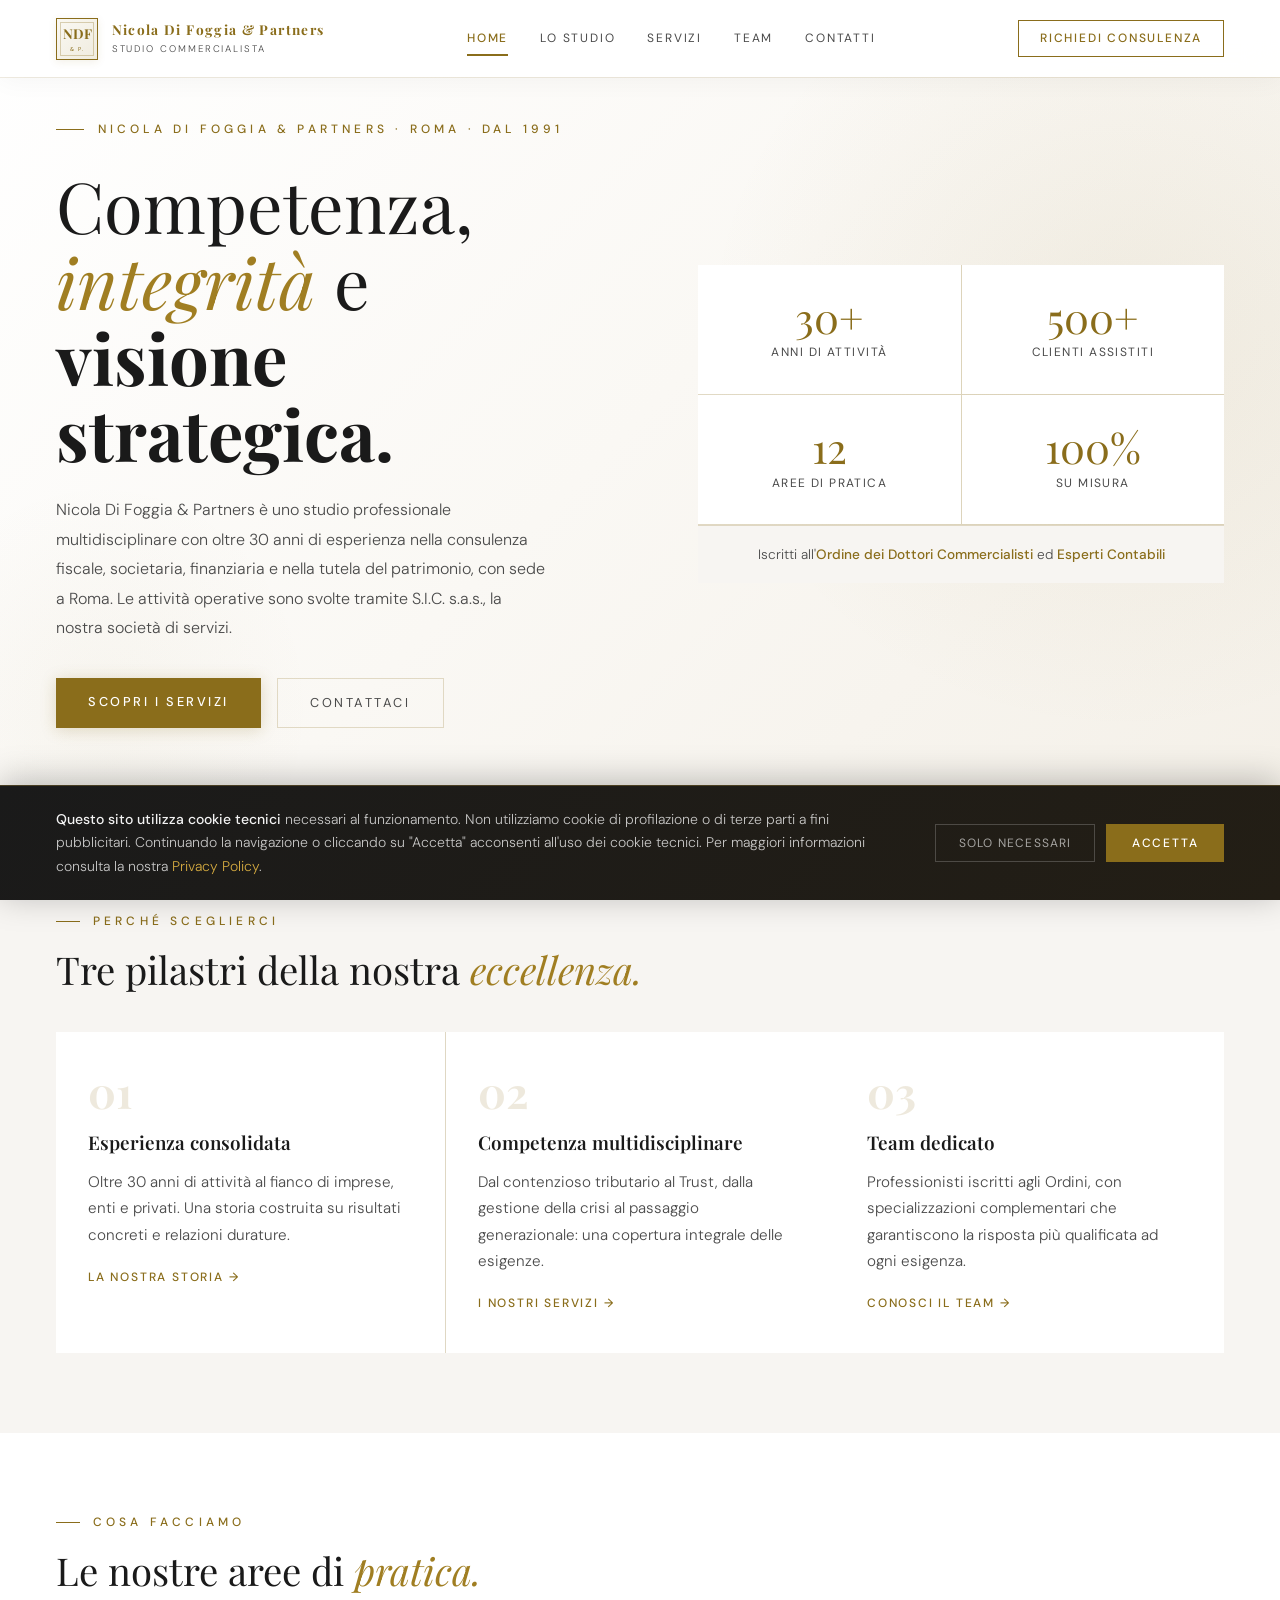
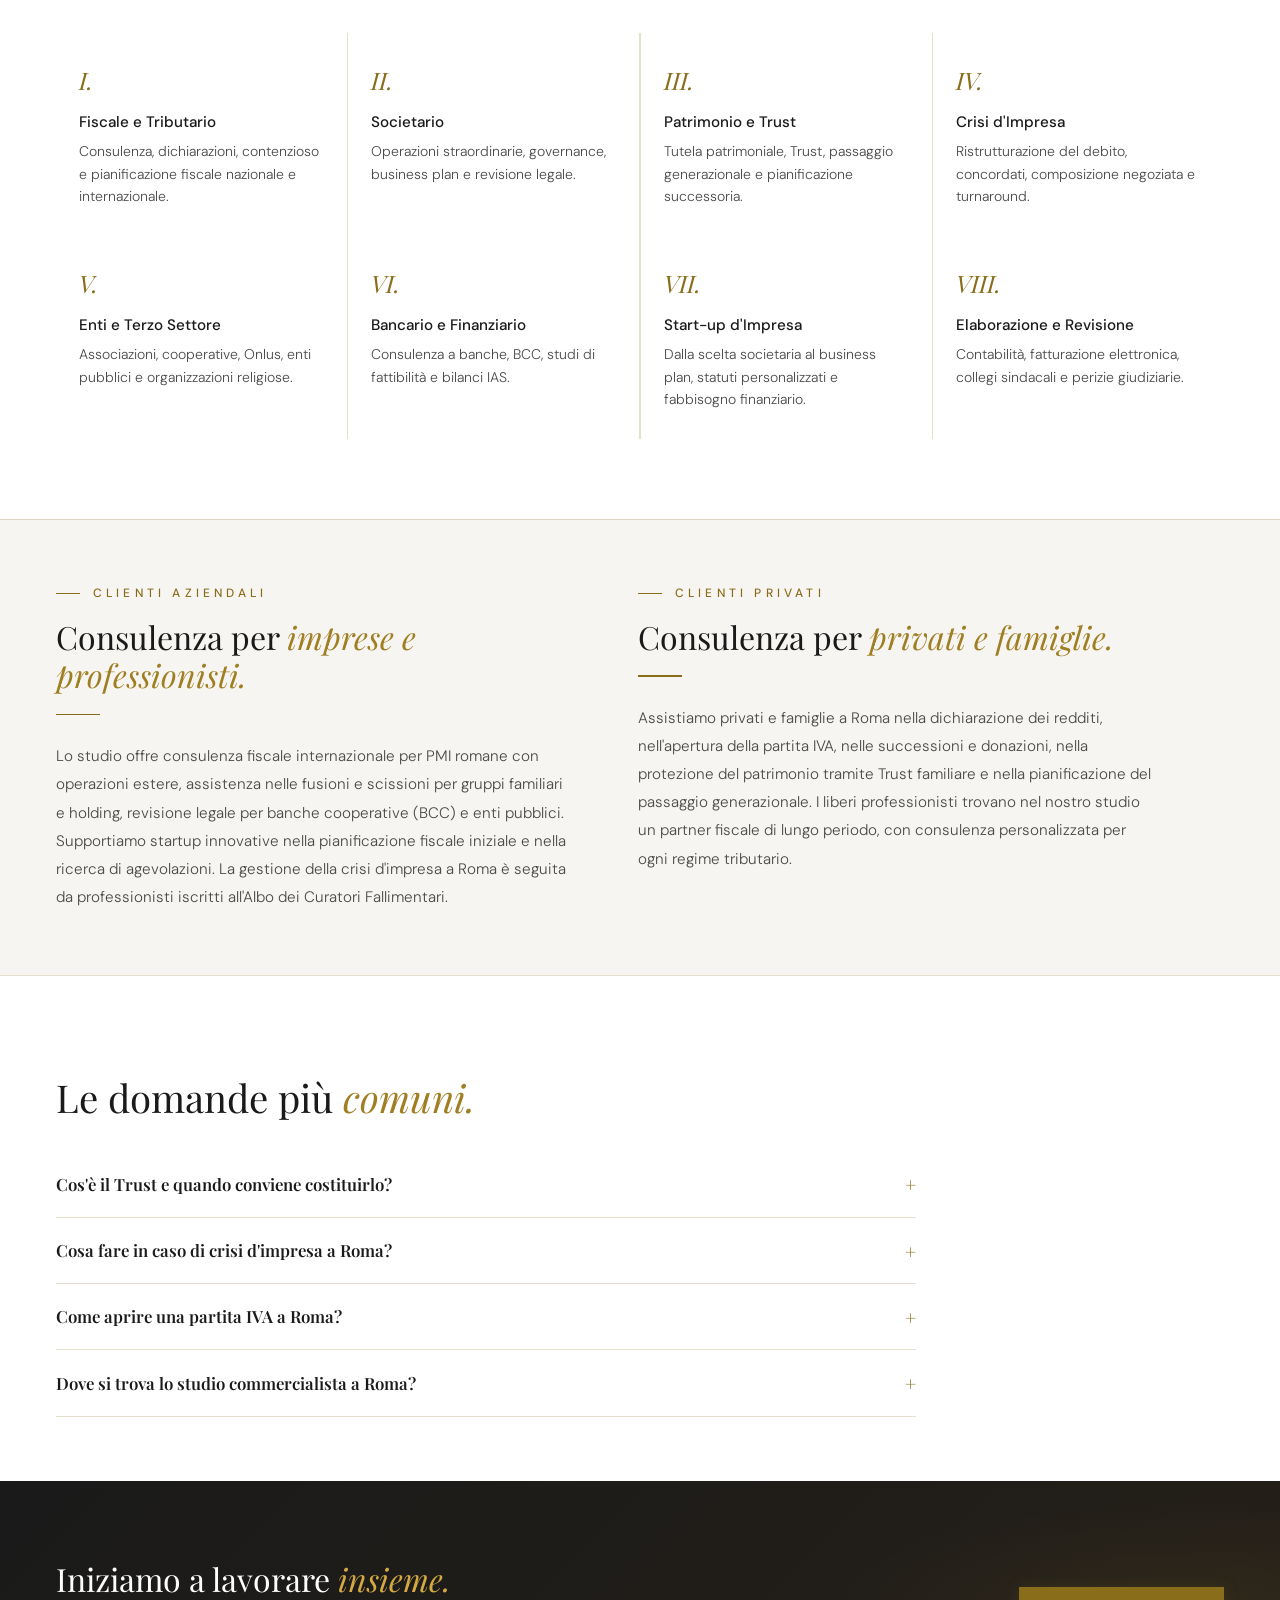
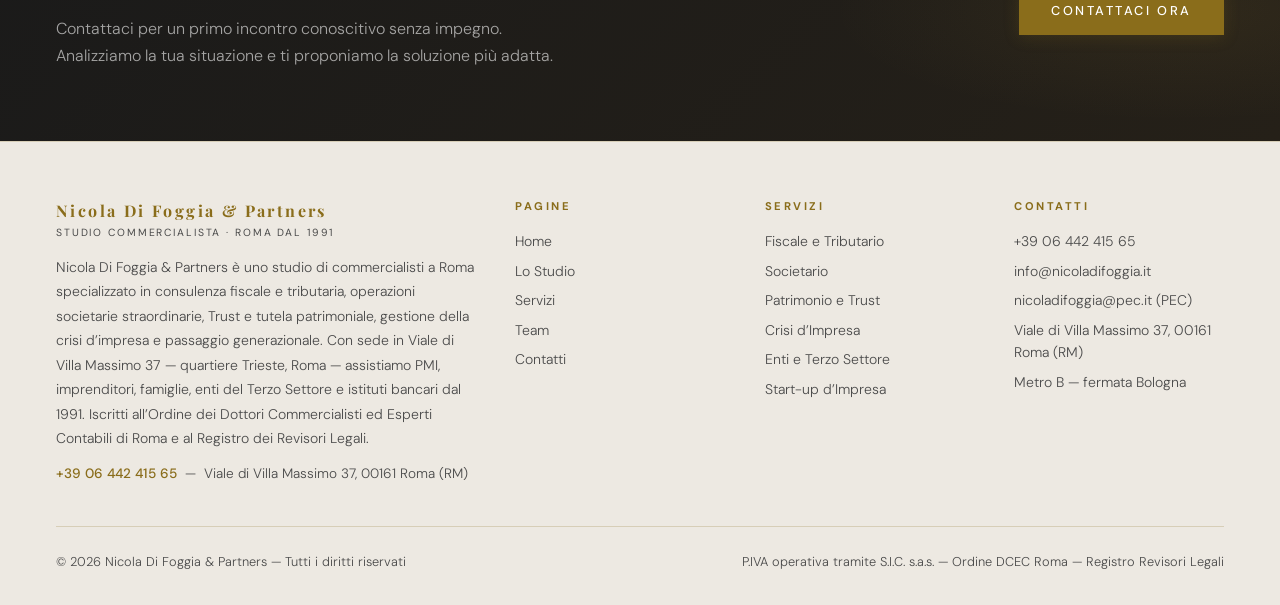
==== commit 88589cdb: "Aggiunge cookie banner con animazione slide-up e gestione consenso" ====
--- a/index.html
+++ b/index.html
@@ -3,10 +3,222 @@
 <head>
 <meta charset="UTF-8"/>
 <meta name="viewport" content="width=device-width, initial-scale=1.0"/>
-<meta name="description" content="Nicola Di Foggia &amp; Partners - Studio di consulenza fiscale, societaria, finanziaria e patrimoniale a Roma dal 1991."/>
-<title>Nicola Di Foggia &amp; Partners - Consulenza Fiscale, Societaria e Patrimoniale</title>
+
+<!-- ══ SEO PRIMARIO ══ -->
+<title>Nicola Di Foggia &amp; Partners | Commercialista Roma — Fiscale, Trust, Crisi d'Impresa dal 1991</title>
+<meta name="description" content="Studio di commercialisti a Roma dal 1991. Nicola Di Foggia &amp; Partners: consulenza fiscale e tributaria, operazioni societarie, Trust, crisi d'impresa e passaggio generazionale. Quartiere Trieste, zona Bologna."/>
+<meta name="keywords" content="commercialista Roma, studio fiscale Roma, consulenza tributaria Roma, trust Roma, crisi d'impresa Roma, passaggio generazionale Roma, commercialista Trieste Roma, revisione legale Roma, operazioni straordinarie Roma, commercialista PMI Roma, consulenza societaria Roma, dichiarazione dei redditi Roma, aprire partita IVA Roma, curatore fallimentare Roma, CTU tribunale Roma"/>
+<meta name="robots" content="index, follow"/>
+<meta name="author" content="Nicola Di Foggia &amp; Partners"/>
+<meta name="theme-color" content="#8a6d1b"/>
+
+<!-- ══ CANONICAL ══ -->
+<link rel="canonical" href="https://fladifoai.github.io/sito-sic/"/>
+
+<!-- ══ OPEN GRAPH (LinkedIn, WhatsApp, Facebook) ══ -->
+<meta property="og:type" content="website"/>
+<meta property="og:url" content="https://fladifoai.github.io/sito-sic/"/>
+<meta property="og:title" content="Nicola Di Foggia &amp; Partners | Commercialista Roma dal 1991"/>
+<meta property="og:description" content="Studio professionale multidisciplinare a Roma: consulenza fiscale, societaria, Trust, crisi d'impresa e passaggio generazionale. Oltre 30 anni di esperienza. Quartiere Trieste, zona Bologna."/>
+<meta property="og:image" content="https://fladifoai.github.io/sito-sic/og-image.jpg"/>
+<meta property="og:locale" content="it_IT"/>
+<meta property="og:site_name" content="Nicola Di Foggia &amp; Partners"/>
+
+<!-- ══ TWITTER/X CARD ══ -->
+<meta name="twitter:card" content="summary_large_image"/>
+<meta name="twitter:title" content="Nicola Di Foggia &amp; Partners | Commercialista Roma"/>
+<meta name="twitter:description" content="Studio di commercialisti a Roma dal 1991 — consulenza fiscale, Trust, crisi d'impresa, passaggio generazionale."/>
+
+<!-- ══ GEO / LOCAL SEO ══ -->
+<meta name="geo.region" content="IT-RM"/>
+<meta name="geo.placename" content="Roma"/>
+<meta name="geo.position" content="41.9082;12.5170"/>
+<meta name="ICBM" content="41.9082, 12.5170"/>
+
+<!-- ══ GEO — AI/Freshness signals ══ -->
+<meta name="article:modified_time" content="2025-06-01"/>
+<meta name="DC.date.modified" content="2025-06-01"/>
+
+<!-- ══ PERFORMANCE: Preconnect ══ -->
+<link rel="preconnect" href="https://fonts.googleapis.com"/>
+<link rel="preconnect" href="https://fonts.gstatic.com" crossorigin/>
+
+<!-- ══ FONTS ══ -->
 <link href="https://fonts.googleapis.com/css2?family=Playfair+Display:ital,wght@0,400;0,600;0,700;1,400&family=DM+Sans:wght@300;400;500&display=swap" rel="stylesheet"/>
 <link rel="stylesheet" href="concalma-animations.css"/>
+
+<!-- ══ SCHEMA MARKUP JSON-LD ══ -->
+<script type="application/ld+json">
+{
+  "@context": "https://schema.org",
+  "@graph": [
+    {
+      "@type": ["AccountingService", "LegalService"],
+      "@id": "https://fladifoai.github.io/sito-sic/#organization",
+      "name": "Nicola Di Foggia & Partners",
+      "alternateName": ["Studio Nicola Di Foggia", "S.I.C. s.a.s."],
+      "description": "Studio professionale multidisciplinare con oltre 30 anni di esperienza in consulenza fiscale, societaria, finanziaria e patrimoniale a Roma dal 1991. Specializzato in contenzioso tributario, operazioni straordinarie, Trust, crisi d'impresa e passaggio generazionale.",
+      "url": "https://fladifoai.github.io/sito-sic/",
+      "telephone": "+390644241565",
+      "faxNumber": "+390644241565",
+      "email": "info@nicoladifoggia.it",
+      "foundingDate": "1991",
+      "address": {
+        "@type": "PostalAddress",
+        "streetAddress": "Viale di Villa Massimo 37",
+        "addressLocality": "Roma",
+        "addressRegion": "RM",
+        "postalCode": "00161",
+        "addressCountry": "IT"
+      },
+      "geo": {
+        "@type": "GeoCoordinates",
+        "latitude": 41.9082,
+        "longitude": 12.5170
+      },
+      "openingHoursSpecification": [{
+        "@type": "OpeningHoursSpecification",
+        "dayOfWeek": ["Monday","Tuesday","Wednesday","Thursday","Friday"],
+        "opens": "09:00",
+        "closes": "18:00"
+      }],
+      "areaServed": ["Roma", "Lazio", "Italia"],
+      "priceRange": "€€€",
+      "currenciesAccepted": "EUR",
+      "paymentAccepted": "Bonifico bancario",
+      "sameAs": [
+        "https://www.odcec.roma.it/",
+        "https://www.revisionelegale.mef.gov.it/"
+      ],
+      "hasOfferCatalog": {
+        "@type": "OfferCatalog",
+        "name": "Servizi professionali",
+        "itemListElement": [
+          {"@type": "Offer", "itemOffered": {"@type": "Service", "name": "Consulenza Tributaria e Contenzioso Fiscale", "description": "Il contenzioso tributario è la procedura mediante la quale il contribuente si oppone agli atti dell'Amministrazione finanziaria dinanzi alle Corti di Giustizia Tributaria. Assistenza in accertamenti, verifiche fiscali, ricorsi, mediazioni e appelli ai sensi del D.Lgs. 546/1992."}},
+          {"@type": "Offer", "itemOffered": {"@type": "Service", "name": "Consulenza Societaria e Operazioni Straordinarie", "description": "Fusioni ai sensi dell'art. 2501 c.c., scissioni, trasformazioni, conferimenti d'azienda. Governance societaria, statuti personalizzati, piani industriali e revisione legale."}},
+          {"@type": "Offer", "itemOffered": {"@type": "Service", "name": "Trust e Tutela Patrimoniale", "description": "Il Trust è uno strumento giuridico di segregazione patrimoniale ai sensi della Convenzione dell'Aja del 1° luglio 1985. Costituzione di trust nazionali ed esteri, funzioni di trustee e protector, holding di famiglia, patti di famiglia e fondi patrimoniali."}},
+          {"@type": "Offer", "itemOffered": {"@type": "Service", "name": "Gestione della Crisi d'Impresa", "description": "Strumenti previsti dal Codice della Crisi d'Impresa e dell'Insolvenza (D.Lgs. 14/2019): composizione negoziata della crisi, concordato preventivo, piani di ristrutturazione del debito, accordi ex art. 57 CCII, transazione fiscale."}},
+          {"@type": "Offer", "itemOffered": {"@type": "Service", "name": "Enti e Terzo Settore", "description": "Consulenza per associazioni, APS, enti del Terzo Settore ai sensi del D.Lgs. 117/2017 (Codice del Terzo Settore), società sportive dilettantistiche, ordini religiosi, cooperative e consorzi."}},
+          {"@type": "Offer", "itemOffered": {"@type": "Service", "name": "Consulenza Bancaria e Finanziaria", "description": "Consulenza a BCC e istituti bancari, predisposizione bilanci IAS/IFRS, studi di fattibilità per nuove banche, comitati promotori, prospetti informativi T.U.F."}},
+          {"@type": "Offer", "itemOffered": {"@type": "Service", "name": "Start-up d'Impresa e Business Plan", "description": "Costituzione di start-up innovative ai sensi del D.L. 179/2012, scelta della forma societaria, statuti personalizzati, business plan, fabbisogno finanziario e pianificazione fiscale iniziale."}},
+          {"@type": "Offer", "itemOffered": {"@type": "Service", "name": "Elaborazione Contabile e Revisione Legale", "description": "Contabilità generale, dichiarazioni fiscali, fatturazione elettronica, collegi sindacali, revisione legale dei conti ai sensi del D.Lgs. 39/2010, perizie giudiziarie civili e penali."}}
+        ]
+      }
+    },
+    {
+      "@type": "Person",
+      "@id": "https://fladifoai.github.io/sito-sic/#nicola-di-foggia",
+      "name": "Nicola Di Foggia",
+      "jobTitle": "Dottore Commercialista — Fondatore e Titolare",
+      "worksFor": {
+        "@type": "Organization",
+        "name": "Nicola Di Foggia & Partners",
+        "@id": "https://fladifoai.github.io/sito-sic/#organization"
+      },
+      "address": {
+        "@type": "PostalAddress",
+        "streetAddress": "Viale di Villa Massimo 37",
+        "addressLocality": "Roma",
+        "postalCode": "00161",
+        "addressCountry": "IT"
+      },
+      "knowsAbout": [
+        "diritto tributario",
+        "trust e tutela patrimoniale",
+        "crisi d'impresa",
+        "operazioni straordinarie",
+        "passaggio generazionale",
+        "pianificazione fiscale internazionale",
+        "revisione legale",
+        "curatore fallimentare"
+      ]
+    },
+    {
+      "@type": "FAQPage",
+      "@id": "https://fladifoai.github.io/sito-sic/#faq",
+      "mainEntity": [
+        {
+          "@type": "Question",
+          "name": "Cosa fa uno studio di commercialisti a Roma?",
+          "acceptedAnswer": {
+            "@type": "Answer",
+            "text": "Uno studio di commercialisti a Roma offre consulenza fiscale, tributaria, societaria e patrimoniale. Nicola Di Foggia & Partners, fondato nel 1991 e situato in Viale di Villa Massimo 37 nel quartiere Trieste, assiste PMI, privati, enti del Terzo Settore e gruppi familiari in tutte le aree della consulenza professionale. I professionisti dello studio sono iscritti all'Ordine dei Dottori Commercialisti ed Esperti Contabili di Roma e al Registro dei Revisori Legali."
+          }
+        },
+        {
+          "@type": "Question",
+          "name": "Quanto costa un commercialista a Roma per una PMI?",
+          "acceptedAnswer": {
+            "@type": "Answer",
+            "text": "Il costo dipende dalla complessità dei servizi richiesti (contabilità ordinaria, dichiarazioni fiscali, consulenza societaria, ecc.). Lo studio Nicola Di Foggia & Partners offre un primo incontro conoscitivo senza impegno per valutare le esigenze specifiche dell'impresa. Contattaci al +39 06 442 415 65 o via email a info@nicoladifoggia.it."
+          }
+        },
+        {
+          "@type": "Question",
+          "name": "Cos'è il Trust e quando conviene costituirlo a Roma?",
+          "acceptedAnswer": {
+            "@type": "Answer",
+            "text": "Il Trust è uno strumento giuridico di tutela e segregazione patrimoniale riconosciuto in Italia ai sensi della Convenzione dell'Aja del 1° luglio 1985 (ratificata con L. 364/1989). Consente di separare beni dal patrimonio del disponente per proteggerli e destinarli a beneficiari specifici. È utilizzato per la protezione del patrimonio familiare, il passaggio generazionale dell'impresa, la tutela di soggetti deboli e la pianificazione successoria. Lo studio Nicola Di Foggia & Partners assiste nella costituzione di trust nazionali ed esteri, nelle funzioni di trustee e protector."
+          }
+        },
+        {
+          "@type": "Question",
+          "name": "Cosa fare in caso di crisi d'impresa a Roma?",
+          "acceptedAnswer": {
+            "@type": "Answer",
+            "text": "Il Codice della Crisi d'Impresa e dell'Insolvenza (D.Lgs. 14/2019, modificato dal D.Lgs. 83/2022) prevede strumenti di allerta e risanamento: la composizione negoziata della crisi (art. 12 CCII), il concordato preventivo, i piani di ristrutturazione omologati (PRO), gli accordi di ristrutturazione del debito (art. 57 CCII) e la transazione fiscale. Lo studio Nicola Di Foggia & Partners, iscritto all'Albo dei Curatori Fallimentari e Commissari, assiste le imprese in tutte le fasi del risanamento, dalla prevenzione all'uscita dalla crisi."
+          }
+        },
+        {
+          "@type": "Question",
+          "name": "Dove si trova lo studio Nicola Di Foggia a Roma?",
+          "acceptedAnswer": {
+            "@type": "Answer",
+            "text": "Lo studio Nicola Di Foggia & Partners si trova in Viale di Villa Massimo 37, 00161 Roma, nel quartiere Trieste. È facilmente raggiungibile con la metropolitana Linea B fermata Bologna (pochi minuti a piedi), con i bus linee 310, 360 e 86 (fermata Viale Eritrea/Villa Massimo) o in auto con parcheggio disponibile in zona. Telefono: +39 06 442 415 65. Orari: lunedì-venerdì 9:00-18:00."
+          }
+        },
+        {
+          "@type": "Question",
+          "name": "Come aprire una partita IVA a Roma con un commercialista?",
+          "acceptedAnswer": {
+            "@type": "Answer",
+            "text": "Per aprire una partita IVA a Roma è necessario scegliere il codice ATECO appropriato, il regime fiscale (ordinario o forfettario ex L. 190/2014) e la forma giuridica (ditta individuale, SRL, SAS, ecc.). Lo studio Nicola Di Foggia & Partners assiste liberi professionisti e imprenditori nell'apertura della partita IVA, nella scelta del regime fiscale ottimale e nella pianificazione tributaria iniziale."
+          }
+        },
+        {
+          "@type": "Question",
+          "name": "Cosa sono le operazioni straordinarie societarie?",
+          "acceptedAnswer": {
+            "@type": "Answer",
+            "text": "Le operazioni straordinarie sono operazioni che modificano strutturalmente la società: fusioni (art. 2501 c.c.), scissioni (art. 2506 c.c.), trasformazioni (art. 2498 c.c.), conferimenti di aziende o rami aziendali, liquidazioni e procedure concorsuali. Lo studio Nicola Di Foggia & Partners vanta specifica esperienza nell'assistenza a queste operazioni per PMI, gruppi familiari e holding."
+          }
+        }
+      ]
+    },
+    {
+      "@type": "BreadcrumbList",
+      "itemListElement": [
+        {"@type": "ListItem", "position": 1, "name": "Home", "item": "https://fladifoai.github.io/sito-sic/"},
+        {"@type": "ListItem", "position": 2, "name": "Lo Studio", "item": "https://fladifoai.github.io/sito-sic/#studio"},
+        {"@type": "ListItem", "position": 3, "name": "Servizi", "item": "https://fladifoai.github.io/sito-sic/#servizi"},
+        {"@type": "ListItem", "position": 4, "name": "Team", "item": "https://fladifoai.github.io/sito-sic/#team"},
+        {"@type": "ListItem", "position": 5, "name": "Contatti", "item": "https://fladifoai.github.io/sito-sic/#contatti"}
+      ]
+    },
+    {
+      "@type": "WebSite",
+      "@id": "https://fladifoai.github.io/sito-sic/#website",
+      "url": "https://fladifoai.github.io/sito-sic/",
+      "name": "Nicola Di Foggia & Partners",
+      "description": "Commercialista Roma — Studio professionale multidisciplinare dal 1991",
+      "inLanguage": "it-IT",
+      "publisher": {
+        "@id": "https://fladifoai.github.io/sito-sic/#organization"
+      }
+    }
+  ]
+}
+</script>
 <style>
 /* ══════════════════════════════════════
    RESET & VARIABILI
@@ -644,6 +856,81 @@
 }
 
 /* ══════════════════════════════════════
+   FAQ DETAILS/SUMMARY
+   ══════════════════════════════════════ */
+details summary{
+  -webkit-user-select:none;-moz-user-select:none;user-select:none;
+  position:relative;padding-right:1.5rem;
+}
+details summary::after{
+  content:'+';
+  position:absolute;right:0;top:50%;
+  -webkit-transform:translateY(-50%);transform:translateY(-50%);
+  font-size:1.2rem;color:var(--gold);font-weight:300;
+  -webkit-transition:-webkit-transform .3s;transition:transform .3s;
+}
+details[open] summary::after{content:'−'}
+details summary::-webkit-details-marker{display:none}
+details[open] summary{color:var(--gold)}
+
+/* Note informative grid — responsive */
+@media(max-width:768px){
+  .sec-2col + section [style*="grid-template-columns:1fr 1fr"],
+  [aria-label="Note informative sui servizi"] [style*="grid-template-columns:1fr 1fr"]{
+    grid-template-columns:1fr!important;
+  }
+  [aria-label="Chi assistiamo"] [style*="grid-template-columns:1fr 1fr"]{
+    grid-template-columns:1fr!important;
+  }
+}
+
+/* ══════════════════════════════════════
+   COOKIE BANNER
+   ══════════════════════════════════════ */
+#cookie-banner{
+  position:fixed;bottom:0;left:0;right:0;z-index:3000;
+  background:linear-gradient(135deg,#1a1a1a 0%,#231e15 100%);
+  border-top:1px solid rgba(212,170,64,.25);
+  padding:1.4rem 3.5rem;
+  display:-webkit-box;display:-ms-flexbox;display:flex;
+  -webkit-box-align:center;-ms-flex-align:center;align-items:center;
+  -webkit-box-pack:justify;-ms-flex-pack:justify;justify-content:space-between;
+  gap:2rem;
+  -webkit-transform:translateY(100%);transform:translateY(100%);
+  -webkit-transition:-webkit-transform .45s cubic-bezier(.16,1,.3,1);
+  transition:transform .45s cubic-bezier(.16,1,.3,1);
+  box-shadow:0 -4px 32px rgba(0,0,0,.25);
+}
+#cookie-banner.visible{-webkit-transform:translateY(0);transform:translateY(0)}
+#cookie-banner.hiding{-webkit-transform:translateY(100%);transform:translateY(100%)}
+.cookie-txt{-webkit-box-flex:1;-ms-flex:1;flex:1}
+.cookie-txt p{font-size:.875rem;font-weight:300;color:rgba(255,255,255,.75);line-height:1.65}
+.cookie-txt strong{color:rgba(255,255,255,.95);font-weight:500}
+.cookie-txt a{color:var(--gold-light);text-decoration:none;-webkit-transition:opacity .2s;transition:opacity .2s}
+.cookie-txt a:hover{opacity:.75;text-decoration:underline}
+.cookie-actions{display:-webkit-box;display:-ms-flexbox;display:flex;gap:.7rem;-ms-flex-negative:0;flex-shrink:0;-ms-flex-wrap:wrap;flex-wrap:wrap}
+.cookie-accept{
+  padding:.65rem 1.6rem;background:var(--gold);color:#fff;
+  border:none;cursor:pointer;font-family:inherit;
+  font-size:.75rem;font-weight:500;letter-spacing:.15em;text-transform:uppercase;
+  -webkit-transition:all .3s;transition:all .3s;white-space:nowrap;
+}
+.cookie-accept:hover{background:var(--gold2);box-shadow:0 4px 16px rgba(138,109,27,.3)}
+.cookie-decline{
+  padding:.65rem 1.4rem;background:none;
+  border:1px solid rgba(255,255,255,.2);color:rgba(255,255,255,.6);
+  cursor:pointer;font-family:inherit;
+  font-size:.75rem;font-weight:400;letter-spacing:.1em;text-transform:uppercase;
+  -webkit-transition:all .3s;transition:all .3s;white-space:nowrap;
+}
+.cookie-decline:hover{border-color:rgba(255,255,255,.45);color:rgba(255,255,255,.9)}
+@media(max-width:768px){
+  #cookie-banner{padding:1.2rem 1.5rem;-webkit-box-orient:vertical;-webkit-box-direction:normal;-ms-flex-direction:column;flex-direction:column;-webkit-box-align:start;-ms-flex-align:start;align-items:flex-start;gap:1rem}
+  .cookie-actions{width:100%;-webkit-box-pack:justify;-ms-flex-pack:justify;justify-content:space-between}
+  .cookie-accept,.cookie-decline{-webkit-box-flex:1;-ms-flex:1;flex:1;text-align:center}
+}
+
+/* ══════════════════════════════════════
    PRINT STYLES
    ══════════════════════════════════════ */
 @media print{
@@ -656,6 +943,17 @@
 <script src="concalma-animations.js" defer></script>
 </head>
 <body>
+
+<!-- Cookie Banner -->
+<div id="cookie-banner" role="dialog" aria-live="polite" aria-label="Informativa sui cookie">
+  <div class="cookie-txt">
+    <p><strong>Questo sito utilizza cookie tecnici</strong> necessari al funzionamento. Non utilizziamo cookie di profilazione o di terze parti a fini pubblicitari. Continuando la navigazione o cliccando su "Accetta" acconsenti all'uso dei cookie tecnici. Per maggiori informazioni consulta la nostra <a href="#" onclick="return false;">Privacy Policy</a>.</p>
+  </div>
+  <div class="cookie-actions">
+    <button class="cookie-decline" id="cookieDecline">Solo necessari</button>
+    <button class="cookie-accept" id="cookieAccept">Accetta</button>
+  </div>
+</div>
 
 <!-- Skip link per accessibilita' -->
 <a href="#main-content" class="skip-link">Vai al contenuto principale</a>
@@ -720,9 +1018,9 @@
   <p class="etichetta cc-reveal cc-fade-up" aria-hidden="true">Perch&eacute; sceglierci</p>
   <h2 class="titolo cc-reveal cc-fade-up cc-delay-2">Tre pilastri della nostra <em>eccellenza.</em></h2>
   <div class="pg3 cc-stagger">
-    <a class="pi cc-reveal cc-fade-up cc-hover-lift" href="#studio" data-nav="studio"><div class="pin" aria-hidden="true">01</div><h3>Esperienza consolidata</h3><p>Oltre 30 anni di attivit&agrave; al fianco di imprese, enti e privati. Una storia costruita su risultati concreti e relazioni durature.</p><span class="pil" aria-hidden="true">La nostra storia &rarr;</span></a>
-    <a class="pi cc-reveal cc-fade-up cc-hover-lift" href="#servizi" data-nav="servizi"><div class="pin" aria-hidden="true">02</div><h3>Competenza multidisciplinare</h3><p>Dal contenzioso tributario al Trust, dalla gestione della crisi al passaggio generazionale: una copertura integrale delle esigenze.</p><span class="pil" aria-hidden="true">I nostri servizi &rarr;</span></a>
-    <a class="pi cc-reveal cc-fade-up cc-hover-lift" href="#team" data-nav="team"><div class="pin" aria-hidden="true">03</div><h3>Team dedicato</h3><p>Professionisti iscritti agli Ordini, con specializzazioni complementari che garantiscono la risposta pi&ugrave; qualificata ad ogni esigenza.</p><span class="pil" aria-hidden="true">Conosci il team &rarr;</span></a>
+    <a class="pi cc-reveal cc-fade-up cc-hover-lift" href="#studio" data-nav="studio" aria-label="Scopri la storia dello studio Nicola Di Foggia &amp; Partners"><div class="pin" aria-hidden="true">01</div><h3>Esperienza consolidata</h3><p>Oltre 30 anni di attivit&agrave; al fianco di imprese, enti e privati. Una storia costruita su risultati concreti e relazioni durature.</p><span class="pil" aria-hidden="true">La nostra storia &rarr;</span></a>
+    <a class="pi cc-reveal cc-fade-up cc-hover-lift" href="#servizi" data-nav="servizi" aria-label="Scopri tutti i servizi professionali dello studio"><div class="pin" aria-hidden="true">02</div><h3>Competenza multidisciplinare</h3><p>Dal contenzioso tributario al Trust, dalla gestione della crisi al passaggio generazionale: una copertura integrale delle esigenze.</p><span class="pil" aria-hidden="true">I nostri servizi &rarr;</span></a>
+    <a class="pi cc-reveal cc-fade-up cc-hover-lift" href="#team" data-nav="team" aria-label="Conosci il team di professionisti dello studio"><div class="pin" aria-hidden="true">03</div><h3>Team dedicato</h3><p>Professionisti iscritti agli Ordini, con specializzazioni complementari che garantiscono la risposta pi&ugrave; qualificata ad ogni esigenza.</p><span class="pil" aria-hidden="true">Conosci il team &rarr;</span></a>
   </div>
 </section>
 
@@ -741,19 +1039,66 @@
   </div>
 </section>
 
+<!-- SEO: sezione B2B e B2C ottimizzata per ricerche organiche -->
+<section style="background:var(--bg);padding:4rem 3.5rem;border-top:1px solid var(--brd)" aria-label="Chi assistiamo" data-last-updated="2025-06">
+  <div style="max-width:1100px;display:grid;grid-template-columns:1fr 1fr;gap:4rem">
+    <div>
+      <p class="etichetta">Clienti Aziendali</p>
+      <h2 class="titolo" style="font-size:clamp(1.4rem,2.5vw,2rem)">Consulenza per <em>imprese e professionisti.</em></h2>
+      <div class="linea-oro"></div>
+      <p style="font-size:.95rem;font-weight:300;line-height:1.85;color:var(--mut)">Lo studio offre consulenza fiscale internazionale per PMI romane con operazioni estere, assistenza nelle fusioni e scissioni per gruppi familiari e holding, revisione legale per banche cooperative (BCC) e enti pubblici. Supportiamo startup innovative nella pianificazione fiscale iniziale e nella ricerca di agevolazioni. La gestione della crisi d'impresa a Roma è seguita da professionisti iscritti all'Albo dei Curatori Fallimentari.</p>
+    </div>
+    <div>
+      <p class="etichetta">Clienti Privati</p>
+      <h2 class="titolo" style="font-size:clamp(1.4rem,2.5vw,2rem)">Consulenza per <em>privati e famiglie.</em></h2>
+      <div class="linea-oro"></div>
+      <p style="font-size:.95rem;font-weight:300;line-height:1.85;color:var(--mut)">Assistiamo privati e famiglie a Roma nella dichiarazione dei redditi, nell'apertura della partita IVA, nelle successioni e donazioni, nella protezione del patrimonio tramite Trust familiare e nella pianificazione del passaggio generazionale. I liberi professionisti trovano nel nostro studio un partner fiscale di lungo periodo, con consulenza personalizzata per ogni regime tributario.</p>
+    </div>
+  </div>
+</section>
+
+<!-- SEO: FAQ visibile per AI (ChatGPT, Perplexity, Google AI Overviews) -->
+<section style="background:var(--w);padding:4rem 3.5rem;border-top:1px solid var(--brd)" aria-label="Domande frequenti" id="faq" data-last-updated="2025-06">
+  <p class="etichetta cc-reveal cc-fade-up">Domande Frequenti</p>
+  <h2 class="titolo cc-reveal cc-fade-up cc-delay-2">Le domande più <em>comuni.</em></h2>
+  <div style="max-width:860px;margin-top:2rem">
+    <details style="border-bottom:1px solid var(--brd);padding:1.2rem 0">
+      <summary style="font-family:'Playfair Display',serif;font-size:1.05rem;font-weight:600;cursor:pointer;color:var(--txt);list-style:none">Cos'è il Trust e quando conviene costituirlo?</summary>
+      <p style="font-size:.95rem;font-weight:300;line-height:1.85;color:var(--mut);margin-top:.8rem">Il Trust è uno strumento giuridico di tutela patrimoniale che consente di segregare beni per proteggere il patrimonio familiare o aziendale, riconosciuto in Italia ai sensi della Convenzione dell'Aja (L. 364/1989). È conveniente per la protezione del patrimonio da rischi imprenditoriali, il passaggio generazionale dell'impresa, la tutela di soggetti vulnerabili (disabili, minori) e la pianificazione successoria. Lo studio Nicola Di Foggia &amp; Partners assiste nella costituzione di trust nazionali ed esteri.</p>
+    </details>
+    <details style="border-bottom:1px solid var(--brd);padding:1.2rem 0">
+      <summary style="font-family:'Playfair Display',serif;font-size:1.05rem;font-weight:600;cursor:pointer;color:var(--txt);list-style:none">Cosa fare in caso di crisi d'impresa a Roma?</summary>
+      <p style="font-size:.95rem;font-weight:300;line-height:1.85;color:var(--mut);margin-top:.8rem">Il Codice della Crisi d'Impresa (D.Lgs. 14/2019) prevede strumenti come la composizione negoziata della crisi (art. 12 CCII), il concordato preventivo, i piani di ristrutturazione omologati e gli accordi di ristrutturazione del debito (art. 57 CCII). Lo studio Nicola Di Foggia &amp; Partners, iscritto all'Albo dei Curatori Fallimentari, assiste le imprese in tutte le fasi del risanamento.</p>
+    </details>
+    <details style="border-bottom:1px solid var(--brd);padding:1.2rem 0">
+      <summary style="font-family:'Playfair Display',serif;font-size:1.05rem;font-weight:600;cursor:pointer;color:var(--txt);list-style:none">Come aprire una partita IVA a Roma?</summary>
+      <p style="font-size:.95rem;font-weight:300;line-height:1.85;color:var(--mut);margin-top:.8rem">Per aprire una partita IVA a Roma è necessario scegliere il codice ATECO, il regime fiscale (regime forfettario ex L. 190/2014 o regime ordinario) e la forma giuridica. Lo studio Nicola Di Foggia &amp; Partners assiste liberi professionisti e imprenditori nella scelta del regime fiscale ottimale, nell'apertura della partita IVA e nella pianificazione tributaria iniziale.</p>
+    </details>
+    <details style="border-bottom:1px solid var(--brd);padding:1.2rem 0">
+      <summary style="font-family:'Playfair Display',serif;font-size:1.05rem;font-weight:600;cursor:pointer;color:var(--txt);list-style:none">Dove si trova lo studio commercialista a Roma?</summary>
+      <p style="font-size:.95rem;font-weight:300;line-height:1.85;color:var(--mut);margin-top:.8rem">Lo studio Nicola Di Foggia &amp; Partners si trova in <strong>Viale di Villa Massimo 37, 00161 Roma</strong>, quartiere Trieste. Raggiungibile con metro Linea B fermata Bologna, bus linee 310, 360, 86. Tel: <a href="tel:+390644241565" style="color:var(--gold);text-decoration:none;font-weight:500">+39 06 442 415 65</a>. Orari: lunedì–venerdì 9:00–18:00.</p>
+    </details>
+  </div>
+</section>
+
 <div class="ctab">
   <div class="cc-reveal cc-fade-left"><h2>Iniziamo a lavorare <em>insieme.</em></h2><p>Contattaci per un primo incontro conoscitivo senza impegno. Analizziamo la tua situazione e ti proponiamo la soluzione pi&ugrave; adatta.</p></div>
   <a class="btn-oro cc-reveal cc-fade-right cc-hover-cta" href="#contatti" data-nav="contatti">Contattaci ora</a>
 </div>
 
-<footer>
+<footer role="contentinfo">
   <div class="fg">
-    <div class="fc2"><div class="fn">Nicola Di Foggia &amp; Partners</div><div class="fs2">Studio Commercialista &middot; Roma</div><p>Consulenza fiscale, societaria, finanziaria e patrimoniale di alto livello dal 1991.</p></div>
+    <div class="fc2">
+      <div class="fn">Nicola Di Foggia &amp; Partners</div>
+      <div class="fs2">Studio Commercialista &middot; Roma dal 1991</div>
+      <p>Nicola Di Foggia &amp; Partners &egrave; uno studio di commercialisti a Roma specializzato in consulenza fiscale e tributaria, operazioni societarie straordinarie, Trust e tutela patrimoniale, gestione della crisi d&rsquo;impresa e passaggio generazionale. Con sede in Viale di Villa Massimo 37 &mdash; quartiere Trieste, Roma &mdash; assistiamo PMI, imprenditori, famiglie, enti del Terzo Settore e istituti bancari dal 1991. Iscritti all&rsquo;Ordine dei Dottori Commercialisti ed Esperti Contabili di Roma e al Registro dei Revisori Legali.</p>
+      <p style="margin-top:.7rem;font-size:.85rem"><a href="tel:+390644241565" style="color:var(--gold);text-decoration:none;font-weight:500">+39 06 442 415 65</a> &nbsp;&mdash;&nbsp; <span itemscope itemtype="https://schema.org/PostalAddress"><span itemprop="streetAddress">Viale di Villa Massimo 37</span>, <span itemprop="postalCode">00161</span> <span itemprop="addressLocality">Roma</span> (RM)</span></p>
+    </div>
     <div class="fc2"><h5>Pagine</h5><ul><li><a href="#home" data-nav="home">Home</a></li><li><a href="#studio" data-nav="studio">Lo Studio</a></li><li><a href="#servizi" data-nav="servizi">Servizi</a></li><li><a href="#team" data-nav="team">Team</a></li><li><a href="#contatti" data-nav="contatti">Contatti</a></li></ul></div>
-    <div class="fc2"><h5>Servizi</h5><ul><li><a href="#servizi" data-nav="servizi">Fiscale e Tributario</a></li><li><a href="#servizi" data-nav="servizi">Societario</a></li><li><a href="#servizi" data-nav="servizi">Patrimonio e Trust</a></li><li><a href="#servizi" data-nav="servizi">Crisi d'Impresa</a></li></ul></div>
-    <div class="fc2"><h5>Contatti</h5><ul><li><a href="tel:+390644241565">+39 06 442 415 65</a></li><li><a href="mailto:info@nicoladifoggia.it">info@nicoladifoggia.it</a></li><li><span>Viale di Villa Massimo 37, Roma</span></li></ul></div>
-  </div>
-  <div class="fb2"><span>&copy; 2026 Nicola Di Foggia &amp; Partners &mdash; Tutti i diritti riservati</span><span>P.IVA: 00000000000 &mdash; Ordine dei Dottori Commercialisti ed Esperti Contabili di Roma</span></div>
+    <div class="fc2"><h5>Servizi</h5><ul><li><a href="#servizi" data-nav="servizi">Fiscale e Tributario</a></li><li><a href="#servizi" data-nav="servizi">Societario</a></li><li><a href="#servizi" data-nav="servizi">Patrimonio e Trust</a></li><li><a href="#servizi" data-nav="servizi">Crisi d&rsquo;Impresa</a></li><li><a href="#servizi" data-nav="servizi">Enti e Terzo Settore</a></li><li><a href="#servizi" data-nav="servizi">Start-up d&rsquo;Impresa</a></li></ul></div>
+    <div class="fc2"><h5>Contatti</h5><ul><li><a href="tel:+390644241565">+39 06 442 415 65</a></li><li><a href="mailto:info@nicoladifoggia.it">info@nicoladifoggia.it</a></li><li><a href="mailto:nicoladifoggia@pec.it">nicoladifoggia@pec.it (PEC)</a></li><li><span>Viale di Villa Massimo 37, 00161 Roma (RM)</span></li><li><span>Metro B &mdash; fermata Bologna</span></li></ul></div>
+  </div>
+  <div class="fb2"><span>&copy; 2026 Nicola Di Foggia &amp; Partners &mdash; Tutti i diritti riservati</span><span>P.IVA operativa tramite S.I.C. s.a.s. &mdash; Ordine DCEC Roma &mdash; Registro Revisori Legali</span></div>
 </footer>
 </section>
 
@@ -762,19 +1107,20 @@
 <div class="pt">
 <div class="intestazione"><p class="etichetta cc-reveal cc-fade-up" aria-hidden="true">Lo Studio</p><h1 class="cc-reveal cc-fade-up cc-delay-2">Una storia di <em>eccellenza professionale.</em></h1><p class="cc-reveal cc-fade-up cc-delay-4">Fondato nel 1991, lo studio Nicola Di Foggia &amp; Partners ha costruito nel tempo una solida reputazione come punto di riferimento per la consulenza professionale di alto livello a Roma e in tutta Italia.</p></div>
 
-<div class="sec-2col">
+<div class="sec-2col" data-last-updated="2025-06" itemscope itemtype="https://schema.org/Organization">
   <div class="testo-col cc-reveal cc-fade-right">
     <p class="etichetta" aria-hidden="true">Chi siamo</p>
     <h2 class="titolo">Oltre trent'anni al vostro <em>fianco.</em></h2>
     <div class="linea-oro" aria-hidden="true"></div>
-    <p>Nicola Di Foggia &amp; Partners &egrave; uno studio multidisciplinare specializzato in consulenza fiscale, tributaria, societaria, finanziaria e patrimoniale. Dalla sua fondazione nel 1991, lo studio ha accompagnato centinaia di imprese, enti e privati attraverso le pi&ugrave; complesse sfide professionali.</p>
-    <p>La nostra forza sta nella capacit&agrave; di offrire un approccio <strong>integrato e personalizzato</strong>: ogni cliente riceve una consulenza cucita sulle proprie esigenze specifiche, con la garanzia di professionisti altamente specializzati in ogni area di pratica.</p>
-    <p>Oggi lo studio &egrave; molto pi&ugrave; di una realt&agrave; professionale: &egrave; un <strong>partner strategico di lungo periodo</strong>, capace di affiancare l'imprenditore, la famiglia e l'ente in ogni fase del percorso di crescita. Le attivit&agrave; operative sono gestite tramite S.I.C. s.a.s., la societ&agrave; di servizi dello studio.</p>
-  </div>
-  <div class="cit cc-reveal cc-fade-left"><p>La consulenza professionale non &egrave; solo tecnica: &egrave; fiducia, continuit&agrave; e visione condivisa del futuro del cliente.</p><cite>&mdash; Nicola Di Foggia, Fondatore</cite></div>
+    <p>Nicola Di Foggia &amp; Partners &egrave; uno <strong>studio di commercialisti a Roma</strong> specializzato in consulenza fiscale, tributaria, societaria, finanziaria e patrimoniale. Dalla sua fondazione nel 1991, lo studio ha accompagnato centinaia di imprese, enti e privati attraverso le pi&ugrave; complesse sfide professionali nel quartiere Trieste e in tutta Italia.</p>
+    <p>Assistiamo <strong>PMI italiane, multinazionali, fondi di investimento e holding di famiglia</strong> nella pianificazione fiscale nazionale e internazionale, nelle operazioni straordinarie (fusioni e scissioni) e nella revisione legale. Per i privati e i liberi professionisti offriamo consulenza personalizzata per la dichiarazione dei redditi, l&rsquo;apertura della partita IVA e la tutela del patrimonio tramite Trust.</p>
+    <p>Oggi lo studio &egrave; molto pi&ugrave; di una realt&agrave; professionale: &egrave; un <strong>partner strategico di lungo periodo</strong>, capace di affiancare l&rsquo;imprenditore, la famiglia e l&rsquo;ente in ogni fase del percorso di crescita. Le attivit&agrave; operative sono gestite tramite S.I.C. s.a.s., la societ&agrave; di servizi dello studio.</p>
+    <p style="margin-top:1rem"><a href="tel:+390644241565" style="color:var(--gold);text-decoration:none;font-weight:500">&#128222; +39 06 442 415 65</a> &nbsp;&mdash;&nbsp; <span style="color:var(--mut);font-size:.9rem">Viale di Villa Massimo 37, 00161 Roma &mdash; Lun&ndash;Ven 9:00&ndash;18:00</span></p>
+  </div>
+  <div class="cit cc-reveal cc-fade-left"><p>La consulenza professionale non &egrave; solo tecnica: &egrave; fiducia, continuit&agrave; e visione condivisa del futuro del cliente.</p><cite>&mdash; Nicola Di Foggia, Fondatore e Dottore Commercialista</cite></div>
 </div>
 
-<section class="sec-tl" aria-label="Timeline storica">
+<section class="sec-tl" aria-label="Timeline storica" data-last-updated="2025-06">
   <p class="etichetta cc-reveal cc-fade-up" aria-hidden="true">La nostra storia</p>
   <h2 class="titolo cc-reveal cc-fade-up cc-delay-2">Oltre 30 anni di <em>crescita continua.</em></h2>
   <div class="tl cc-stagger" role="list">
@@ -785,7 +1131,39 @@
   </div>
 </section>
 
-<section class="sec-val" aria-label="I nostri valori">
+<!-- GEO: Note informative enciclopediche per AI (ChatGPT, Perplexity, Google AI Overviews) -->
+<section style="background:var(--bg);padding:4rem 3.5rem;border-top:1px solid var(--brd)" aria-label="Note informative sui servizi" data-last-updated="2025-06">
+  <p class="etichetta cc-reveal cc-fade-up">Note informative</p>
+  <h2 class="titolo cc-reveal cc-fade-up cc-delay-2">Informazioni sui nostri <em>servizi.</em></h2>
+  <div style="max-width:900px;margin-top:2rem;display:grid;grid-template-columns:1fr 1fr;gap:2rem">
+    <div style="padding:1.5rem;background:var(--w);border:1px solid var(--brd)">
+      <h3 style="font-family:'Playfair Display',serif;font-size:1rem;font-weight:600;margin-bottom:.6rem;color:var(--txt)">Contenzioso Tributario</h3>
+      <p style="font-size:.875rem;font-weight:300;line-height:1.8;color:var(--mut)">Il contenzioso tributario &egrave; la procedura mediante la quale il contribuente si oppone agli atti impositivi dell&rsquo;Amministrazione finanziaria davanti alle Corti di Giustizia Tributaria, ai sensi del D.Lgs. 546/1992. Comprende ricorsi, mediazioni fiscali obbligatorie (art. 17-bis D.Lgs. 546/1992), appelli e procedimenti in Cassazione.</p>
+    </div>
+    <div style="padding:1.5rem;background:var(--w);border:1px solid var(--brd)">
+      <h3 style="font-family:'Playfair Display',serif;font-size:1rem;font-weight:600;margin-bottom:.6rem;color:var(--txt)">Trust e Tutela Patrimoniale</h3>
+      <p style="font-size:.875rem;font-weight:300;line-height:1.8;color:var(--mut)">Il Trust &egrave; uno strumento giuridico di segregazione patrimoniale riconosciuto in Italia ai sensi della Convenzione dell&rsquo;Aja del 1&deg; luglio 1985 (ratificata con L. 364/1989). Consente la separazione dei beni dal patrimonio del disponente e la loro destinazione a beneficiari specifici, con ampia flessibilit&agrave; gestionale per il trustee.</p>
+    </div>
+    <div style="padding:1.5rem;background:var(--w);border:1px solid var(--brd)">
+      <h3 style="font-family:'Playfair Display',serif;font-size:1rem;font-weight:600;margin-bottom:.6rem;color:var(--txt)">Crisi d&rsquo;Impresa</h3>
+      <p style="font-size:.875rem;font-weight:300;line-height:1.8;color:var(--mut)">Il Codice della Crisi d&rsquo;Impresa e dell&rsquo;Insolvenza (D.Lgs. 14/2019, modificato dal D.Lgs. 83/2022 in recepimento della Direttiva UE 2019/1023) introduce strumenti di allerta precoce e risanamento: composizione negoziata della crisi (art. 12 CCII), piani di ristrutturazione omologati (PRO, art. 64-bis CCII), concordato preventivo e accordi di ristrutturazione del debito (art. 57 CCII).</p>
+    </div>
+    <div style="padding:1.5rem;background:var(--w);border:1px solid var(--brd)">
+      <h3 style="font-family:'Playfair Display',serif;font-size:1rem;font-weight:600;margin-bottom:.6rem;color:var(--txt)">Operazioni Straordinarie</h3>
+      <p style="font-size:.875rem;font-weight:300;line-height:1.8;color:var(--mut)">Le operazioni straordinarie societarie modificano strutturalmente la compagine o il patrimonio aziendale: la fusione (art. 2501 c.c.) unisce due o pi&ugrave; societ&agrave;; la scissione (art. 2506 c.c.) separa rami d&rsquo;azienda; il conferimento (art. 2343 c.c.) trasferisce beni o aziende a un&rsquo;altra societ&agrave; in cambio di partecipazioni. Ogni operazione ha specifica rilevanza fiscale ai sensi del TUIR (D.P.R. 917/1986).</p>
+    </div>
+    <div style="padding:1.5rem;background:var(--w);border:1px solid var(--brd)">
+      <h3 style="font-family:'Playfair Display',serif;font-size:1rem;font-weight:600;margin-bottom:.6rem;color:var(--txt)">Revisione Legale</h3>
+      <p style="font-size:.875rem;font-weight:300;line-height:1.8;color:var(--mut)">La revisione legale dei conti &egrave; disciplinata dal D.Lgs. 39/2010 (recepimento Direttiva 2006/43/CE). &Egrave; obbligatoria per le societ&agrave; che superano i limiti dimensionali ex art. 2477 c.c. e per le societ&agrave; quotate. I revisori di Nicola Di Foggia &amp; Partners sono iscritti al Registro dei Revisori Legali tenuto dal MEF.</p>
+    </div>
+    <div style="padding:1.5rem;background:var(--w);border:1px solid var(--brd)">
+      <h3 style="font-family:'Playfair Display',serif;font-size:1rem;font-weight:600;margin-bottom:.6rem;color:var(--txt)">Passaggio Generazionale</h3>
+      <p style="font-size:.875rem;font-weight:300;line-height:1.8;color:var(--mut)">Il passaggio generazionale d&rsquo;impresa &egrave; il processo mediante il quale l&rsquo;imprenditore trasferisce la propriet&agrave; e/o la gestione dell&rsquo;azienda ai successori, minimizzando il carico fiscale e garantendo la continuit&agrave; aziendale. Gli strumenti giuridici includono il patto di famiglia (art. 768-bis c.c.), la holding di famiglia, il Trust e la donazione d&rsquo;azienda con agevolazione ex art. 3 co. 4-ter D.Lgs. 346/1990.</p>
+    </div>
+  </div>
+</section>
+
+<section class="sec-val" aria-label="I nostri valori" data-last-updated="2025-06">
   <p class="etichetta cc-reveal cc-fade-up" aria-hidden="true">I nostri valori</p>
   <h2 class="titolo cc-reveal cc-fade-up cc-delay-2">Cosa ci <em>distingue.</em></h2>
   <div class="vg4 cc-stagger">
@@ -797,8 +1175,8 @@
 </section>
 </div>
 
-<footer>
-  <div class="fg"><div class="fc2"><div class="fn">Nicola Di Foggia &amp; Partners</div><div class="fs2">Studio Commercialista &middot; Roma</div><p>Consulenza professionale di alto livello dal 1991.</p></div><div class="fc2"><h5>Pagine</h5><ul><li><a href="#home" data-nav="home">Home</a></li><li><a href="#studio" data-nav="studio">Lo Studio</a></li><li><a href="#servizi" data-nav="servizi">Servizi</a></li><li><a href="#team" data-nav="team">Team</a></li><li><a href="#contatti" data-nav="contatti">Contatti</a></li></ul></div><div class="fc2"><h5>Servizi</h5><ul><li><a href="#servizi" data-nav="servizi">Fiscale</a></li><li><a href="#servizi" data-nav="servizi">Societario</a></li><li><a href="#servizi" data-nav="servizi">Trust</a></li><li><a href="#servizi" data-nav="servizi">Crisi d'Impresa</a></li></ul></div><div class="fc2"><h5>Contatti</h5><ul><li><a href="tel:+390644241565">+39 06 442 415 65</a></li><li><a href="mailto:info@nicoladifoggia.it">info@nicoladifoggia.it</a></li><li><span>Viale di Villa Massimo 37, Roma</span></li></ul></div></div><div class="fb2"><span>&copy; 2026 Nicola Di Foggia &amp; Partners</span><span>Ordine dei Dottori Commercialisti ed Esperti Contabili di Roma</span></div>
+<footer role="contentinfo">
+  <div class="fg"><div class="fc2"><div class="fn">Nicola Di Foggia &amp; Partners</div><div class="fs2">Studio Commercialista &middot; Roma dal 1991</div><p>Studio di commercialisti a Roma dal 1991. Consulenza fiscale, societaria, Trust e gestione della crisi d&rsquo;impresa nel quartiere Trieste, zona Bologna, e per tutta Roma e l&rsquo;Italia.</p><p style="margin-top:.7rem;font-size:.85rem"><a href="tel:+390644241565" style="color:var(--gold);text-decoration:none;font-weight:500">+39 06 442 415 65</a> &nbsp;&mdash;&nbsp; Viale di Villa Massimo 37, 00161 Roma (RM)</p></div><div class="fc2"><h5>Pagine</h5><ul><li><a href="#home" data-nav="home">Home</a></li><li><a href="#studio" data-nav="studio">Lo Studio</a></li><li><a href="#servizi" data-nav="servizi">Servizi</a></li><li><a href="#team" data-nav="team">Team</a></li><li><a href="#contatti" data-nav="contatti">Contatti</a></li></ul></div><div class="fc2"><h5>Servizi</h5><ul><li><a href="#servizi" data-nav="servizi">Fiscale</a></li><li><a href="#servizi" data-nav="servizi">Societario</a></li><li><a href="#servizi" data-nav="servizi">Trust</a></li><li><a href="#servizi" data-nav="servizi">Crisi d&rsquo;Impresa</a></li></ul></div><div class="fc2"><h5>Contatti</h5><ul><li><a href="tel:+390644241565">+39 06 442 415 65</a></li><li><a href="mailto:info@nicoladifoggia.it">info@nicoladifoggia.it</a></li><li><span>Viale di Villa Massimo 37, 00161 Roma (RM)</span></li><li><span>Metro B &mdash; Bologna</span></li></ul></div></div><div class="fb2"><span>&copy; 2026 Nicola Di Foggia &amp; Partners</span><span>Ordine DCEC Roma &mdash; Registro Revisori Legali &mdash; Albo Curatori Fallimentari</span></div>
 </footer>
 </section>
 
@@ -807,19 +1185,20 @@
 <div class="pt">
 <div class="intestazione"><p class="etichetta cc-reveal cc-fade-up" aria-hidden="true">Servizi</p><h1 class="cc-reveal cc-fade-up cc-delay-2">Un'offerta <em>completa</em> e specializzata.</h1><p class="cc-reveal cc-fade-up cc-delay-4">Lo studio opera in tutte le principali aree della consulenza professionale. Ogni servizio &egrave; erogato da professionisti specializzati con un approccio integrato e personalizzato.</p></div>
 
-<div class="sec-2col">
+<div class="sec-2col" data-last-updated="2025-06">
   <div class="testo-col cc-reveal cc-fade-right">
     <p class="etichetta" aria-hidden="true">La nostra offerta</p>
     <h2 class="titolo">12 aree di pratica, <em>un unico studio.</em></h2>
     <div class="linea-oro" aria-hidden="true"></div>
-    <p>Lo studio offre una gamma completa di servizi professionali per rispondere a tutte le esigenze di imprese, enti e privati. La struttura multidisciplinare consente di affrontare anche le situazioni pi&ugrave; complesse con un approccio coordinato e integrato.</p>
-    <p>Dalla consulenza ordinaria alle operazioni straordinarie, dal contenzioso tributario alla tutela patrimoniale: siete sempre seguiti dagli stessi professionisti che conoscono la vostra realt&agrave;.</p>
+    <p>Lo studio offre una gamma completa di servizi professionali per rispondere a tutte le esigenze di imprese, enti e privati. Il <strong>commercialista per PMI a Roma</strong> di Nicola Di Foggia &amp; Partners affianca le aziende nella consulenza fiscale ordinaria, nella gestione della crisi d&rsquo;impresa e nelle operazioni straordinarie come fusioni e scissioni.</p>
+    <p>Per le <strong>startup innovative a Roma</strong> offriamo assistenza dalla costituzione al business plan. Per i <strong>liberi professionisti</strong>, dalla partita IVA alla dichiarazione dei redditi. Per le famiglie, Trust patrimoniale e passaggio generazionale. La <strong>consulenza a BCC e banche cooperative</strong> comprende bilanci IAS e studi di fattibilit&agrave;.</p>
+    <p style="margin-top:1rem"><a href="tel:+390644241565" style="color:var(--gold);text-decoration:none;font-weight:500">&#128222; +39 06 442 415 65</a> &nbsp;&mdash;&nbsp; <span style="color:var(--mut);font-size:.9rem">Primo colloquio senza impegno</span></p>
   </div>
   <div class="sec-ng cc-reveal cc-fade-left" aria-label="Numeri chiave">
-    <div class="nb"><div class="nn">12</div><div class="nl">Aree di pratica</div></div>
-    <div class="nb"><div class="nn">50+</div><div class="nl">Tipologie di servizio</div></div>
-    <div class="nb"><div class="nn">30+</div><div class="nl">Anni di esperienza</div></div>
-    <div class="nb"><div class="nn">100%</div><div class="nl">Su misura</div></div>
+    <div class="nb"><div class="nn" data-count="12" data-suffix="">0</div><div class="nl">Aree di pratica</div></div>
+    <div class="nb"><div class="nn" data-count="50" data-suffix="+">0</div><div class="nl">Tipologie di servizio</div></div>
+    <div class="nb"><div class="nn" data-count="30" data-suffix="+">0</div><div class="nl">Anni di esperienza</div></div>
+    <div class="nb"><div class="nn" data-count="100" data-suffix="%">0</div><div class="nl">Su misura</div></div>
   </div>
 </div>
 
@@ -834,37 +1213,37 @@
     <button class="tabb" role="tab" id="tab-elaborazione" aria-selected="false" aria-controls="sv-elaborazione" tabindex="-1">Elaborazione e Org.</button>
   </div>
 
-  <div id="sv-fiscale" class="tabc" role="tabpanel" aria-labelledby="tab-fiscale" aria-hidden="false" tabindex="0">
-    <div class="svc"><h4>Contenzioso Tributario</h4><ul><li>Accertamenti con adesione</li><li>Memorie, ricorsi, mediazioni e appelli</li><li>Procedimenti in Corte di Cassazione</li><li>Rappresentanza nelle verifiche fiscali</li><li>Assistenza presso gli Uffici Finanziari</li><li>Rappresentanza nelle Commissioni Tributarie</li></ul></div>
-    <div class="svc"><h4>Consulenza Tributaria</h4><ul><li>Dichiarazioni fiscali</li><li>Imposte dirette e indirette</li><li>Pianificazione fiscale nazionale</li><li>Pianificazione fiscale internazionale</li><li>Redazione di pareri</li><li>Successioni e donazioni</li><li>Reti d'imprese</li></ul></div>
+  <div id="sv-fiscale" class="tabc" role="tabpanel" aria-labelledby="tab-fiscale" aria-hidden="false" tabindex="0" data-last-updated="2025-06">
+    <div class="svc"><h4>Contenzioso Tributario</h4><p style="font-size:.85rem;font-weight:300;color:var(--mut);margin-bottom:.8rem;line-height:1.6">Il contenzioso tributario è la procedura mediante la quale il contribuente si oppone agli atti dell'Amministrazione finanziaria davanti alle Corti di Giustizia Tributaria, ai sensi del D.Lgs. 546/1992. Lo studio assiste PMI e privati nelle fasi di verifica, contraddittorio e ricorso.</p><ul><li>Accertamenti con adesione</li><li>Memorie, ricorsi, mediazioni e appelli</li><li>Procedimenti in Corte di Cassazione</li><li>Rappresentanza nelle verifiche fiscali</li><li>Assistenza presso gli Uffici Finanziari</li><li>Rappresentanza nelle Commissioni Tributarie</li></ul></div>
+    <div class="svc"><h4>Consulenza Tributaria</h4><p style="font-size:.85rem;font-weight:300;color:var(--mut);margin-bottom:.8rem;line-height:1.6">La consulenza fiscale per PMI e privati a Roma comprende la pianificazione tributaria nazionale e internazionale, la gestione delle dichiarazioni dei redditi, le successioni e donazioni e la consulenza per liberi professionisti e imprenditori.</p><ul><li>Dichiarazioni fiscali</li><li>Imposte dirette e indirette</li><li>Pianificazione fiscale nazionale</li><li>Pianificazione fiscale internazionale</li><li>Redazione di pareri</li><li>Successioni e donazioni</li><li>Reti d'imprese</li></ul></div>
     <div class="svc"><h4>Contrattualistica</h4><ul><li>Affiancamento nelle trattative</li><li>Assistenza nella stipula di contratti</li><li>Elaborazione e revisione contratti</li><li>Contenzioso giusvaloristico</li></ul></div>
   </div>
-  <div id="sv-societario" class="tabc" role="tabpanel" aria-labelledby="tab-societario" aria-hidden="true" tabindex="0">
-    <div class="svc"><h4>Consulenza Societaria</h4><ul><li>Analisi di bilancio</li><li>Scelta forma giuridica societaria</li><li>Redazione statuti personalizzati</li><li>Costituzione societaria</li><li>Rappresentanze in assemblee</li><li>Corporate governance</li></ul></div>
-    <div class="svc"><h4>Operazioni Straordinarie</h4><ul><li>Fusioni e incorporazioni</li><li>Trasformazioni e scissioni</li><li>Conferimenti di aziende o rami</li><li>Liquidazioni</li><li>Procedure concorsuali ed arbitrati</li><li>Turnaround e risanamento</li></ul></div>
+  <div id="sv-societario" class="tabc" role="tabpanel" aria-labelledby="tab-societario" aria-hidden="true" tabindex="0" data-last-updated="2025-06">
+    <div class="svc"><h4>Consulenza Societaria</h4><p style="font-size:.85rem;font-weight:300;color:var(--mut);margin-bottom:.8rem;line-height:1.6">La consulenza societaria per PMI, multinazionali e holding di famiglia a Roma comprende la corporate governance, la scelta della forma giuridica ottimale e la gestione delle assemblee societarie.</p><ul><li>Analisi di bilancio</li><li>Scelta forma giuridica societaria</li><li>Redazione statuti personalizzati</li><li>Costituzione societaria</li><li>Rappresentanze in assemblee</li><li>Corporate governance</li></ul></div>
+    <div class="svc"><h4>Operazioni Straordinarie</h4><p style="font-size:.85rem;font-weight:300;color:var(--mut);margin-bottom:.8rem;line-height:1.6">Le operazioni straordinarie — fusioni (art. 2501 c.c.), scissioni (art. 2506 c.c.), trasformazioni e conferimenti d'azienda — richiedono assistenza specializzata per massimizzare i benefici fiscali e societari. Lo studio assiste PMI e gruppi familiari in queste operazioni a Roma e in tutta Italia.</p><ul><li>Fusioni e incorporazioni</li><li>Trasformazioni e scissioni</li><li>Conferimenti di aziende o rami</li><li>Liquidazioni</li><li>Procedure concorsuali ed arbitrati</li><li>Turnaround e risanamento</li></ul></div>
     <div class="svc"><h4>Pianificazione e Controllo</h4><ul><li>Business plan e piani industriali</li><li>Controllo di gestione</li><li>Valutazioni d'azienda</li><li>Valutazione del capitale economico</li><li>Piani di incentivi per il personale</li><li>Revisione legale</li></ul></div>
   </div>
-  <div id="sv-patrimonio" class="tabc" role="tabpanel" aria-labelledby="tab-patrimonio" aria-hidden="true" tabindex="0">
-    <div class="svc"><h4>Tutela del Patrimonio</h4><ul><li>Intestazioni fiduciarie</li><li>Polizze assicurative</li><li>Patti di famiglia</li><li>Impresa familiare</li><li>Atti di destinazione</li><li>Fondo patrimoniale</li><li>Holding di famiglia</li></ul></div>
-    <div class="svc"><h4>Trust</h4><ul><li>Trust nazionali ed esteri</li><li>Costituzione Trust Company</li><li>Funzione di trustee</li><li>Funzioni di protector</li><li>Impostazione tecnico giuridica Trust</li></ul></div>
-    <div class="svc"><h4>Successioni</h4><ul><li>Pianificazione successoria</li><li>Passaggio generazionale dell'impresa</li><li>Preparazione manageriale</li><li>Gestione patrimoni immobiliari</li><li>Gestioni fiduciarie statiche</li></ul></div>
-  </div>
-  <div id="sv-crisi" class="tabc" role="tabpanel" aria-labelledby="tab-crisi" aria-hidden="true" tabindex="0">
-    <div class="svc"><h4>Gestione della Crisi</h4><ul><li>Piani di ristrutturazione del debito</li><li>Concordati stragiudiziali e preventivi</li><li>Piani attestati di risanamento</li><li>Composizione negoziata della crisi</li><li>Concordato semplificato per la liquidazione</li><li>Accordi di ristrutturazione del debito</li></ul></div>
+  <div id="sv-patrimonio" class="tabc" role="tabpanel" aria-labelledby="tab-patrimonio" aria-hidden="true" tabindex="0" data-last-updated="2025-06">
+    <div class="svc"><h4>Tutela del Patrimonio</h4><p style="font-size:.85rem;font-weight:300;color:var(--mut);margin-bottom:.8rem;line-height:1.6">La tutela patrimoniale per famiglie e imprenditori a Roma utilizza strumenti come la holding di famiglia, il fondo patrimoniale, i patti di famiglia (art. 768-bis c.c.) e gli atti di destinazione (art. 2645-ter c.c.) per proteggere il patrimonio da rischi imprenditoriali e pianificare il passaggio generazionale.</p><ul><li>Intestazioni fiduciarie</li><li>Polizze assicurative</li><li>Patti di famiglia</li><li>Impresa familiare</li><li>Atti di destinazione</li><li>Fondo patrimoniale</li><li>Holding di famiglia</li></ul></div>
+    <div class="svc"><h4>Trust</h4><p style="font-size:.85rem;font-weight:300;color:var(--mut);margin-bottom:.8rem;line-height:1.6">Il Trust è uno strumento giuridico di segregazione patrimoniale riconosciuto in Italia ai sensi della Convenzione dell'Aja (L. 364/1989). È utilizzato da famiglie e imprenditori per proteggere il patrimonio, garantire il passaggio generazionale e tutelare soggetti vulnerabili. Lo studio assiste nella costituzione di trust nazionali ed esteri con funzioni di trustee e protector.</p><ul><li>Trust nazionali ed esteri</li><li>Costituzione Trust Company</li><li>Funzione di trustee</li><li>Funzioni di protector</li><li>Impostazione tecnico giuridica Trust</li></ul></div>
+    <div class="svc"><h4>Successioni e Passaggio Generazionale</h4><p style="font-size:.85rem;font-weight:300;color:var(--mut);margin-bottom:.8rem;line-height:1.6">Il passaggio generazionale dell'impresa a Roma richiede una pianificazione strategica che integri aspetti fiscali, civilistici e organizzativi. Lo studio assiste le famiglie imprenditoriali nella trasmissione del patrimonio e nella continuità aziendale.</p><ul><li>Pianificazione successoria</li><li>Passaggio generazionale dell'impresa</li><li>Preparazione manageriale</li><li>Gestione patrimoni immobiliari</li><li>Gestioni fiduciarie statiche</li></ul></div>
+  </div>
+  <div id="sv-crisi" class="tabc" role="tabpanel" aria-labelledby="tab-crisi" aria-hidden="true" tabindex="0" data-last-updated="2025-06">
+    <div class="svc"><h4>Gestione della Crisi d'Impresa</h4><p style="font-size:.85rem;font-weight:300;color:var(--mut);margin-bottom:.8rem;line-height:1.6">Il Codice della Crisi d'Impresa e dell'Insolvenza (D.Lgs. 14/2019, riformato dal D.Lgs. 83/2022) offre alle imprese in difficoltà strumenti per il risanamento precoce. Lo studio, iscritto all'Albo dei Curatori Fallimentari, assiste imprese di ogni dimensione nella gestione della crisi a Roma e in tutta Italia.</p><ul><li>Piani di ristrutturazione del debito</li><li>Concordati stragiudiziali e preventivi</li><li>Piani attestati di risanamento</li><li>Composizione negoziata della crisi</li><li>Concordato semplificato per la liquidazione</li><li>Accordi di ristrutturazione del debito</li></ul></div>
     <div class="svc"><h4>Strumenti di Risanamento</h4><ul><li>Transazione fiscale</li><li>Turnaround management</li><li>Finanza d'azienda</li></ul></div>
-    <div class="svc"><h4>Start-up d'Impresa</h4><ul><li>Scelta forma societaria</li><li>Start-up e start-up innovative</li><li>Fabbisogno finanziario</li><li>Statuti personalizzati</li><li>Business plan e piani industriali</li></ul></div>
-  </div>
-  <div id="sv-enti" class="tabc" role="tabpanel" aria-labelledby="tab-enti" aria-hidden="true" tabindex="0">
+    <div class="svc"><h4>Start-up d'Impresa</h4><p style="font-size:.85rem;font-weight:300;color:var(--mut);margin-bottom:.8rem;line-height:1.6">Assistenza completa per la costituzione di start-up e start-up innovative a Roma ai sensi del D.L. 179/2012. Dalla scelta della forma societaria al business plan, fino all'accesso alle agevolazioni fiscali per le imprese innovative.</p><ul><li>Scelta forma societaria</li><li>Start-up e start-up innovative</li><li>Fabbisogno finanziario</li><li>Statuti personalizzati</li><li>Business plan e piani industriali</li></ul></div>
+  </div>
+  <div id="sv-enti" class="tabc" role="tabpanel" aria-labelledby="tab-enti" aria-hidden="true" tabindex="0" data-last-updated="2025-06">
     <div class="svc"><h4>Enti del Terzo Settore</h4><ul><li>Associazioni culturali</li><li>Associazioni di promozione sociale</li><li>Societ&agrave; sportive dilettantistiche</li><li>Enti del Terzo Settore e Onlus</li><li>Ordini religiosi</li><li>Consorzi</li></ul></div>
     <div class="svc"><h4>Enti Pubblici e Cooperative</h4><ul><li>Societ&agrave; cooperative</li><li>Societ&agrave; pubbliche di servizi</li><li>Revisore Enti Locali</li><li>Associazioni lavorative</li><li>Corsi di formazione</li></ul></div>
     <div class="svc"><h4>Servizi Specifici</h4><ul><li>Domiciliazione sedi societarie</li><li>Modelli organizzativi L. 231/2007</li><li>Piani di incentivazione del personale</li><li>Redazione Piani Marketing</li><li>Informatizzazione d'impresa</li></ul></div>
   </div>
-  <div id="sv-bancario" class="tabc" role="tabpanel" aria-labelledby="tab-bancario" aria-hidden="true" tabindex="0">
+  <div id="sv-bancario" class="tabc" role="tabpanel" aria-labelledby="tab-bancario" aria-hidden="true" tabindex="0" data-last-updated="2025-06">
     <div class="svc"><h4>Bancario e Finanziario</h4><ul><li>Consulenza a societ&agrave; del settore finanziario</li><li>Comitati Promotori di Banche (BCC)</li><li>Predisposizione bilanci bancari (IAS)</li><li>Studi di fattibilit&agrave; per nuove banche</li><li>Prospetti Informativi T.U.F.</li></ul></div>
     <div class="svc"><h4>Revisione e Consulenza Tecnica</h4><ul><li>Apposizione visto di conformit&agrave;</li><li>Check-up aziendali</li><li>Collegi sindacali e revisioni contabili</li><li>Funzioni di Sindaco e Revisore</li><li>Perizie giudiziarie civili e penali</li></ul></div>
     <div class="svc"><h4>Elaborazione Dati</h4><ul><li>Contabilit&agrave; generale</li><li>Dichiarazioni fiscali</li><li>Fatturazione elettronica</li><li>Modello RED, ISEE, F24</li></ul></div>
   </div>
-  <div id="sv-elaborazione" class="tabc" role="tabpanel" aria-labelledby="tab-elaborazione" aria-hidden="true" tabindex="0">
+  <div id="sv-elaborazione" class="tabc" role="tabpanel" aria-labelledby="tab-elaborazione" aria-hidden="true" tabindex="0" data-last-updated="2025-06">
     <div class="svc"><h4>Elaborazione Dati</h4><ul><li>Contabilit&agrave; generale</li><li>Dichiarazioni fiscali</li><li>Fatturazione elettronica</li><li>Modello RED, ISEE, F24</li></ul></div>
     <div class="svc"><h4>Organizzazione Aziendale</h4><ul><li>Elaborazione e revisione processi</li><li>Modelli organizzativi L. 231/2007</li><li>Piani Marketing e Business Plan</li><li>Piani di incentivazione del personale</li><li>Informatizzazione d'impresa</li></ul></div>
     <div class="svc"><h4>Revisione e Controllo</h4><ul><li>Check-up aziendali</li><li>Collegi sindacali</li><li>Funzioni di Sindaco e Revisore</li><li>Perizie giudiziarie</li><li>Valutazione di aziende</li></ul></div>
@@ -872,8 +1251,8 @@
 </div>
 </div>
 
-<footer>
-  <div class="fg"><div class="fc2"><div class="fn">Nicola Di Foggia &amp; Partners</div><div class="fs2">Studio Commercialista &middot; Roma</div><p>Consulenza professionale di alto livello dal 1991.</p></div><div class="fc2"><h5>Pagine</h5><ul><li><a href="#home" data-nav="home">Home</a></li><li><a href="#studio" data-nav="studio">Lo Studio</a></li><li><a href="#servizi" data-nav="servizi">Servizi</a></li><li><a href="#team" data-nav="team">Team</a></li><li><a href="#contatti" data-nav="contatti">Contatti</a></li></ul></div><div class="fc2"><h5>Aree</h5><ul><li><a href="#servizi" data-nav="servizi">Fiscale</a></li><li><a href="#servizi" data-nav="servizi">Societario</a></li><li><a href="#servizi" data-nav="servizi">Trust</a></li><li><a href="#servizi" data-nav="servizi">Crisi d'Impresa</a></li></ul></div><div class="fc2"><h5>Contatti</h5><ul><li><a href="tel:+390644241565">+39 06 442 415 65</a></li><li><a href="mailto:info@nicoladifoggia.it">info@nicoladifoggia.it</a></li><li><span>Viale di Villa Massimo 37, Roma</span></li></ul></div></div><div class="fb2"><span>&copy; 2026 Nicola Di Foggia &amp; Partners</span><span>Ordine dei Dottori Commercialisti ed Esperti Contabili di Roma</span></div>
+<footer role="contentinfo">
+  <div class="fg"><div class="fc2"><div class="fn">Nicola Di Foggia &amp; Partners</div><div class="fs2">Studio Commercialista &middot; Roma dal 1991</div><p>Studio di commercialisti a Roma specializzato in consulenza fiscale, societaria, Trust, crisi d&rsquo;impresa e passaggio generazionale. Sede: quartiere Trieste, zona Bologna.</p><p style="margin-top:.7rem;font-size:.85rem"><a href="tel:+390644241565" style="color:var(--gold);text-decoration:none;font-weight:500">+39 06 442 415 65</a> &nbsp;&mdash;&nbsp; Viale di Villa Massimo 37, 00161 Roma (RM)</p></div><div class="fc2"><h5>Pagine</h5><ul><li><a href="#home" data-nav="home">Home</a></li><li><a href="#studio" data-nav="studio">Lo Studio</a></li><li><a href="#servizi" data-nav="servizi">Servizi</a></li><li><a href="#team" data-nav="team">Team</a></li><li><a href="#contatti" data-nav="contatti">Contatti</a></li></ul></div><div class="fc2"><h5>Aree</h5><ul><li><a href="#servizi" data-nav="servizi">Fiscale</a></li><li><a href="#servizi" data-nav="servizi">Societario</a></li><li><a href="#servizi" data-nav="servizi">Trust</a></li><li><a href="#servizi" data-nav="servizi">Crisi d&rsquo;Impresa</a></li></ul></div><div class="fc2"><h5>Contatti</h5><ul><li><a href="tel:+390644241565">+39 06 442 415 65</a></li><li><a href="mailto:info@nicoladifoggia.it">info@nicoladifoggia.it</a></li><li><span>Viale di Villa Massimo 37, 00161 Roma (RM)</span></li><li><span>Metro B &mdash; Bologna</span></li></ul></div></div><div class="fb2"><span>&copy; 2026 Nicola Di Foggia &amp; Partners</span><span>Ordine DCEC Roma &mdash; Registro Revisori Legali</span></div>
 </footer>
 </section>
 
@@ -899,21 +1278,21 @@
   </ul></div>
 </div>
 
-<section class="sec-tmg" aria-label="I professionisti dello studio">
+<section class="sec-tmg" aria-label="I professionisti dello studio" data-last-updated="2025-06">
   <p class="etichetta cc-reveal cc-fade-up" aria-hidden="true">I nostri professionisti</p>
   <h2 class="titolo cc-reveal cc-fade-up cc-delay-2">Il <em>team</em> dello studio.</h2>
   <div class="tgg cc-stagger" style="grid-template-columns:repeat(3,1fr)">
-    <div class="tmc tmc-bio cc-reveal cc-scale-up" role="button" tabindex="0" data-profile="ndf" aria-label="Visualizza il profilo di Nicola Di Foggia"><div class="av" aria-hidden="true">NDF</div><div class="tnm">Nicola Di Foggia</div><div class="trl">Fondatore &amp; Titolare</div><div class="tsp">Dottore Commercialista &middot; Consulenza fiscale &middot; Societario &middot; Trust &middot; Crisi d'impresa &middot; Passaggio generazionale</div><div class="bio-hint">Scopri il profilo &rarr;</div></div>
-    <div class="tmc tmc-bio cc-reveal cc-scale-up" role="button" tabindex="0" data-profile="bdp" aria-label="Visualizza il profilo di Barbara De Propris"><div class="av" aria-hidden="true">BDP</div><div class="tnm">Barbara De Propris</div><div class="trl">Partner</div><div class="tsp">Consulenza professionale &middot; Collaborazione strategica con lo studio</div><div class="bio-hint">Scopri il profilo &rarr;</div></div>
-    <div class="tmc cc-reveal cc-scale-up cc-hover-lift"><div class="av" aria-hidden="true">AS</div><div class="tnm">Andrea Scacchioli</div><div class="trl">Dottore Commercialista</div><div class="tsp">Consulenza fiscale e societaria</div></div>
-    <div class="tmc cc-reveal cc-scale-up cc-hover-lift"><div class="av" aria-hidden="true">FG</div><div class="tnm">Francesca Guidi</div><div class="trl">Responsabile Contabile</div><div class="tsp">Supporto operativo e consulenza contabile</div></div>
-    <div class="tmc cc-reveal cc-scale-up cc-hover-lift"><div class="av" aria-hidden="true">AR</div><div class="tnm">Alessandra Regnucci</div><div class="trl">Responsabile Contabile</div><div class="tsp">Supporto operativo e consulenza contabile</div></div>
-    <div class="tmc cc-reveal cc-scale-up cc-hover-lift"><div class="av" aria-hidden="true">SM</div><div class="tnm">Samuel Moscato</div><div class="trl">Praticante</div><div class="tsp">Tirocinio professionale presso lo studio</div></div>
-    <div class="tmc cc-reveal cc-scale-up cc-hover-lift"><div class="av" aria-hidden="true">LN</div><div class="tnm">Lorenzo Napolitano</div><div class="trl">Praticante</div><div class="tsp">Tirocinio professionale presso lo studio</div></div>
+    <div class="tmc tmc-bio cc-reveal cc-scale-up" role="button" tabindex="0" data-profile="ndf" aria-label="Visualizza il profilo completo di Nicola Di Foggia, Fondatore e Dottore Commercialista" itemprop="employee" itemscope itemtype="https://schema.org/Person"><div class="av" aria-hidden="true">NDF</div><div class="tnm" itemprop="name">Nicola Di Foggia</div><div class="trl" itemprop="jobTitle">Fondatore &amp; Titolare — Dottore Commercialista</div><div class="tsp" itemprop="description">Consulenza fiscale &middot; Societario &middot; Trust &middot; Crisi d&rsquo;impresa &middot; Passaggio generazionale</div><div class="bio-hint" aria-hidden="true">Scopri il profilo &rarr;</div></div>
+    <div class="tmc tmc-bio cc-reveal cc-scale-up" role="button" tabindex="0" data-profile="bdp" aria-label="Visualizza il profilo completo di Barbara De Propris, Partner" itemprop="employee" itemscope itemtype="https://schema.org/Person"><div class="av" aria-hidden="true">BDP</div><div class="tnm" itemprop="name">Barbara De Propris</div><div class="trl" itemprop="jobTitle">Partner</div><div class="tsp" itemprop="description">Consulenza professionale &middot; Collaborazione strategica con lo studio</div><div class="bio-hint" aria-hidden="true">Scopri il profilo &rarr;</div></div>
+    <div class="tmc cc-reveal cc-scale-up cc-hover-lift" itemprop="employee" itemscope itemtype="https://schema.org/Person"><div class="av" aria-hidden="true">AS</div><div class="tnm" itemprop="name">Andrea Scacchioli</div><div class="trl" itemprop="jobTitle">Dottore Commercialista</div><div class="tsp" itemprop="description">Consulenza fiscale e societaria per PMI e professionisti</div></div>
+    <div class="tmc cc-reveal cc-scale-up cc-hover-lift" itemprop="employee" itemscope itemtype="https://schema.org/Person"><div class="av" aria-hidden="true">FG</div><div class="tnm" itemprop="name">Francesca Guidi</div><div class="trl" itemprop="jobTitle">Responsabile Contabile</div><div class="tsp" itemprop="description">Elaborazione contabile, fatturazione elettronica e supporto operativo</div></div>
+    <div class="tmc cc-reveal cc-scale-up cc-hover-lift" itemprop="employee" itemscope itemtype="https://schema.org/Person"><div class="av" aria-hidden="true">AR</div><div class="tnm" itemprop="name">Alessandra Regnucci</div><div class="trl" itemprop="jobTitle">Responsabile Contabile</div><div class="tsp" itemprop="description">Elaborazione contabile, dichiarazioni fiscali e supporto operativo</div></div>
+    <div class="tmc cc-reveal cc-scale-up cc-hover-lift" itemprop="employee" itemscope itemtype="https://schema.org/Person"><div class="av" aria-hidden="true">SM</div><div class="tnm" itemprop="name">Samuel Moscato</div><div class="trl" itemprop="jobTitle">Praticante</div><div class="tsp">Tirocinio professionale presso lo studio</div></div>
+    <div class="tmc cc-reveal cc-scale-up cc-hover-lift" itemprop="employee" itemscope itemtype="https://schema.org/Person"><div class="av" aria-hidden="true">LN</div><div class="tnm" itemprop="name">Lorenzo Napolitano</div><div class="trl" itemprop="jobTitle">Praticante</div><div class="tsp">Tirocinio professionale presso lo studio</div></div>
   </div>
 </section>
 
-<section class="sec-sett" aria-label="Settori di clientela">
+<section class="sec-sett" aria-label="Settori di clientela" data-last-updated="2025-06">
   <p class="etichetta cc-reveal cc-fade-up" aria-hidden="true">Chi assistiamo</p>
   <h2 class="titolo cc-reveal cc-fade-up cc-delay-2">Settori di <em>clientela.</em></h2>
   <div class="stg cc-reveal cc-fade-up cc-delay-4" role="list">
@@ -922,15 +1301,19 @@
 </section>
 </div>
 
-<footer>
-  <div class="fg"><div class="fc2"><div class="fn">Nicola Di Foggia &amp; Partners</div><div class="fs2">Studio Commercialista &middot; Roma</div><p>Consulenza professionale di alto livello dal 1991.</p></div><div class="fc2"><h5>Pagine</h5><ul><li><a href="#home" data-nav="home">Home</a></li><li><a href="#studio" data-nav="studio">Lo Studio</a></li><li><a href="#servizi" data-nav="servizi">Servizi</a></li><li><a href="#team" data-nav="team">Team</a></li><li><a href="#contatti" data-nav="contatti">Contatti</a></li></ul></div><div class="fc2"><h5>Servizi</h5><ul><li><a href="#servizi" data-nav="servizi">Fiscale</a></li><li><a href="#servizi" data-nav="servizi">Societario</a></li><li><a href="#servizi" data-nav="servizi">Trust</a></li><li><a href="#servizi" data-nav="servizi">Crisi d'Impresa</a></li></ul></div><div class="fc2"><h5>Contatti</h5><ul><li><a href="tel:+390644241565">+39 06 442 415 65</a></li><li><a href="mailto:info@nicoladifoggia.it">info@nicoladifoggia.it</a></li><li><span>Viale di Villa Massimo 37, Roma</span></li></ul></div></div><div class="fb2"><span>&copy; 2026 Nicola Di Foggia &amp; Partners</span><span>Ordine dei Dottori Commercialisti ed Esperti Contabili di Roma</span></div>
+<footer role="contentinfo">
+  <div class="fg"><div class="fc2"><div class="fn">Nicola Di Foggia &amp; Partners</div><div class="fs2">Studio Commercialista &middot; Roma dal 1991</div><p>Studio di commercialisti a Roma specializzato in consulenza fiscale, societaria, Trust, crisi d&rsquo;impresa e passaggio generazionale. Iscritti all&rsquo;Ordine DCEC Roma e Registro Revisori Legali.</p><p style="margin-top:.7rem;font-size:.85rem"><a href="tel:+390644241565" style="color:var(--gold);text-decoration:none;font-weight:500">+39 06 442 415 65</a> &nbsp;&mdash;&nbsp; Viale di Villa Massimo 37, 00161 Roma (RM)</p></div><div class="fc2"><h5>Pagine</h5><ul><li><a href="#home" data-nav="home">Home</a></li><li><a href="#studio" data-nav="studio">Lo Studio</a></li><li><a href="#servizi" data-nav="servizi">Servizi</a></li><li><a href="#team" data-nav="team">Team</a></li><li><a href="#contatti" data-nav="contatti">Contatti</a></li></ul></div><div class="fc2"><h5>Servizi</h5><ul><li><a href="#servizi" data-nav="servizi">Fiscale</a></li><li><a href="#servizi" data-nav="servizi">Societario</a></li><li><a href="#servizi" data-nav="servizi">Trust</a></li><li><a href="#servizi" data-nav="servizi">Crisi d&rsquo;Impresa</a></li></ul></div><div class="fc2"><h5>Contatti</h5><ul><li><a href="tel:+390644241565">+39 06 442 415 65</a></li><li><a href="mailto:info@nicoladifoggia.it">info@nicoladifoggia.it</a></li><li><span>Viale di Villa Massimo 37, 00161 Roma (RM)</span></li><li><span>Metro B &mdash; Bologna</span></li></ul></div></div><div class="fb2"><span>&copy; 2026 Nicola Di Foggia &amp; Partners</span><span>Ordine DCEC Roma &mdash; Registro Revisori Legali</span></div>
 </footer>
 </section>
 
 <!-- ────────── CONTATTI ────────── -->
 <section id="page-contatti" class="page" aria-label="Contatti">
 <div class="pt">
-<div class="intestazione"><p class="etichetta cc-reveal cc-fade-up" aria-hidden="true">Contatti</p><h1 class="cc-reveal cc-fade-up cc-delay-2">Iniziamo a lavorare <em>insieme.</em></h1><p class="cc-reveal cc-fade-up cc-delay-4">Siamo disponibili per un primo incontro conoscitivo senza impegno. Chiamaci al <strong>+39 06 442 415 65</strong> o compila il modulo qui sotto.</p></div>
+<div class="intestazione" data-last-updated="2025-06" itemscope itemtype="https://schema.org/LocalBusiness">
+  <p class="etichetta cc-reveal cc-fade-up" aria-hidden="true">Contatti</p>
+  <h1 class="cc-reveal cc-fade-up cc-delay-2">Iniziamo a lavorare <em>insieme.</em></h1>
+  <p class="cc-reveal cc-fade-up cc-delay-4">Lo <strong>studio commercialista Nicola Di Foggia &amp; Partners</strong> &egrave; disponibile per un primo incontro conoscitivo senza impegno. Siamo in <strong itemprop="address" itemscope itemtype="https://schema.org/PostalAddress"><span itemprop="streetAddress">Viale di Villa Massimo 37</span>, <span itemprop="postalCode">00161</span> <span itemprop="addressLocality">Roma</span></strong> &mdash; quartiere Trieste, a pochi passi dalla metro Linea B fermata Bologna. Chiamaci al <a href="tel:+390644241565" style="color:var(--gold);font-weight:700;text-decoration:none" itemprop="telephone">+39 06 442 415 65</a> o compila il modulo.</p>
+</div>
 
 <div class="c3">
   <div class="crow w cc-reveal cc-fade-up">
@@ -947,7 +1330,7 @@
     <div class="crow-hdr"><p class="etichetta" aria-hidden="true">Sede</p><h3>Dove <em>trovarci.</em></h3></div>
     <div class="mw">
       <div class="ir" style="border-top:none;padding-top:0"><span class="il">Indirizzo</span><span class="iv">Viale di Villa Massimo 37 &mdash; 00161 Roma (RM)</span></div>
-      <div class="mb"><iframe src="https://maps.google.com/maps?q=Viale+di+Villa+Massimo+37+Roma+00161&amp;t=&amp;z=15&amp;ie=UTF8&amp;iwloc=&amp;output=embed" width="100%" height="200" style="border:0;display:block" allowfullscreen="" loading="lazy" referrerpolicy="no-referrer-when-downgrade" title="Mappa della sede dello studio in Viale di Villa Massimo 37, Roma"></iframe></div>
+      <div class="mb"><iframe src="https://maps.google.com/maps?q=Viale+di+Villa+Massimo+37+Roma+00161&amp;t=&amp;z=15&amp;ie=UTF8&amp;iwloc=&amp;output=embed" width="100%" height="200" style="border:0;display:block" allowfullscreen="" loading="lazy" referrerpolicy="no-referrer-when-downgrade" title="Mappa della sede di Nicola Di Foggia &amp; Partners — Commercialista Roma, Viale di Villa Massimo 37, quartiere Trieste"></iframe></div>
       <a class="ml" href="https://www.google.com/maps/dir/?api=1&amp;destination=Viale+di+Villa+Massimo+37+Roma+00161" target="_blank" rel="noopener noreferrer">Indicazioni stradali &rarr;</a>
     </div>
   </div>
@@ -986,8 +1369,8 @@
 </div>
 </div>
 
-<footer>
-  <div class="fg"><div class="fc2"><div class="fn">Nicola Di Foggia &amp; Partners</div><div class="fs2">Studio Commercialista &middot; Roma</div><p>Consulenza professionale di alto livello dal 1991.</p></div><div class="fc2"><h5>Pagine</h5><ul><li><a href="#home" data-nav="home">Home</a></li><li><a href="#studio" data-nav="studio">Lo Studio</a></li><li><a href="#servizi" data-nav="servizi">Servizi</a></li><li><a href="#team" data-nav="team">Team</a></li><li><a href="#contatti" data-nav="contatti">Contatti</a></li></ul></div><div class="fc2"><h5>Servizi</h5><ul><li><a href="#servizi" data-nav="servizi">Fiscale</a></li><li><a href="#servizi" data-nav="servizi">Societario</a></li><li><a href="#servizi" data-nav="servizi">Trust</a></li><li><a href="#servizi" data-nav="servizi">Crisi d'Impresa</a></li></ul></div><div class="fc2"><h5>Contatti</h5><ul><li><a href="tel:+390644241565">+39 06 442 415 65</a></li><li><a href="mailto:info@nicoladifoggia.it">info@nicoladifoggia.it</a></li><li><span>Viale di Villa Massimo 37, Roma</span></li></ul></div></div><div class="fb2"><span>&copy; 2026 Nicola Di Foggia &amp; Partners &mdash; Tutti i diritti riservati</span><span>P.IVA: 00000000000 &mdash; Ordine dei Dottori Commercialisti ed Esperti Contabili di Roma</span></div>
+<footer role="contentinfo">
+  <div class="fg"><div class="fc2"><div class="fn">Nicola Di Foggia &amp; Partners</div><div class="fs2">Studio Commercialista &middot; Roma dal 1991</div><p>Nicola Di Foggia &amp; Partners &egrave; uno studio di commercialisti a Roma specializzato in consulenza fiscale e tributaria, operazioni societarie straordinarie, Trust e tutela patrimoniale, gestione della crisi d&rsquo;impresa e passaggio generazionale. Con sede in Viale di Villa Massimo 37 &mdash; quartiere Trieste, Roma &mdash; assistiamo PMI, imprenditori, famiglie, enti del Terzo Settore e istituti bancari dal 1991. Iscritti all&rsquo;Ordine dei Dottori Commercialisti ed Esperti Contabili di Roma e al Registro dei Revisori Legali.</p><p style="margin-top:.7rem;font-size:.85rem"><a href="tel:+390644241565" style="color:var(--gold);text-decoration:none;font-weight:500">+39 06 442 415 65</a> &nbsp;&mdash;&nbsp; <a href="mailto:info@nicoladifoggia.it" style="color:var(--gold);text-decoration:none">info@nicoladifoggia.it</a></p></div><div class="fc2"><h5>Pagine</h5><ul><li><a href="#home" data-nav="home">Home</a></li><li><a href="#studio" data-nav="studio">Lo Studio</a></li><li><a href="#servizi" data-nav="servizi">Servizi</a></li><li><a href="#team" data-nav="team">Team</a></li><li><a href="#contatti" data-nav="contatti">Contatti</a></li></ul></div><div class="fc2"><h5>Servizi</h5><ul><li><a href="#servizi" data-nav="servizi">Fiscale e Tributario</a></li><li><a href="#servizi" data-nav="servizi">Societario</a></li><li><a href="#servizi" data-nav="servizi">Trust</a></li><li><a href="#servizi" data-nav="servizi">Crisi d&rsquo;Impresa</a></li><li><a href="#servizi" data-nav="servizi">Start-up</a></li></ul></div><div class="fc2"><h5>Contatti</h5><ul><li><a href="tel:+390644241565">+39 06 442 415 65</a></li><li><a href="mailto:info@nicoladifoggia.it">info@nicoladifoggia.it</a></li><li><a href="mailto:nicoladifoggia@pec.it">nicoladifoggia@pec.it (PEC)</a></li><li><span>Viale di Villa Massimo 37, 00161 Roma (RM)</span></li><li><span>Lun&ndash;Ven: 9:00&ndash;18:00</span></li></ul></div></div><div class="fb2"><span>&copy; 2026 Nicola Di Foggia &amp; Partners &mdash; Tutti i diritti riservati</span><span>Operativo tramite S.I.C. s.a.s. &mdash; Ordine DCEC Roma &mdash; Registro Revisori Legali &mdash; Albo Curatori Fallimentari &mdash; CTU Tribunale</span></div>
 </footer>
 </section>
 
@@ -1255,20 +1638,55 @@
   // Esegui al caricamento iniziale
   setTimeout(animateCounters,300);
 
-  // Osserva cambio pagina per ri-animare i counter
-  var observer=null;
+  // Osserva cambio pagina per ri-animare i counter (home + servizi)
   if(window.MutationObserver){
-    var homeSection=document.getElementById('page-home');
-    if(homeSection){
-      observer=new MutationObserver(function(mutations){
-        for(var m=0;m<mutations.length;m++){
-          if(mutations[m].attributeName==='class' && homeSection.className.indexOf('active')!==-1){
-            setTimeout(animateCounters,200);
-          }
+    var watchPages=['page-home','page-servizi'];
+    for(var wp=0;wp<watchPages.length;wp++){
+      (function(pageId){
+        var sec=document.getElementById(pageId);
+        if(sec){
+          new MutationObserver(function(mutations){
+            for(var m=0;m<mutations.length;m++){
+              if(mutations[m].attributeName==='class' && sec.className.indexOf('active')!==-1){
+                setTimeout(animateCounters,200);
+              }
+            }
+          }).observe(sec,{attributes:true});
         }
-      });
-      observer.observe(homeSection,{attributes:true});
+      })(watchPages[wp]);
     }
+  }
+
+  // ── Cookie banner ──
+  var cookieBanner=document.getElementById('cookie-banner');
+  var cookieKey='ndf_cookie_consent';
+
+  function hideCookieBanner(){
+    if(!cookieBanner) return;
+    cookieBanner.classList.remove('visible');
+    cookieBanner.classList.add('hiding');
+    setTimeout(function(){cookieBanner.style.display='none';},460);
+  }
+
+  if(cookieBanner && !localStorage.getItem(cookieKey)){
+    setTimeout(function(){cookieBanner.classList.add('visible');},800);
+  } else if(cookieBanner){
+    cookieBanner.style.display='none';
+  }
+
+  var btnAccept=document.getElementById('cookieAccept');
+  var btnDecline=document.getElementById('cookieDecline');
+  if(btnAccept){
+    btnAccept.addEventListener('click',function(){
+      localStorage.setItem(cookieKey,'accepted');
+      hideCookieBanner();
+    },false);
+  }
+  if(btnDecline){
+    btnDecline.addEventListener('click',function(){
+      localStorage.setItem(cookieKey,'declined');
+      hideCookieBanner();
+    },false);
   }
 
   // ── Modal profili ──
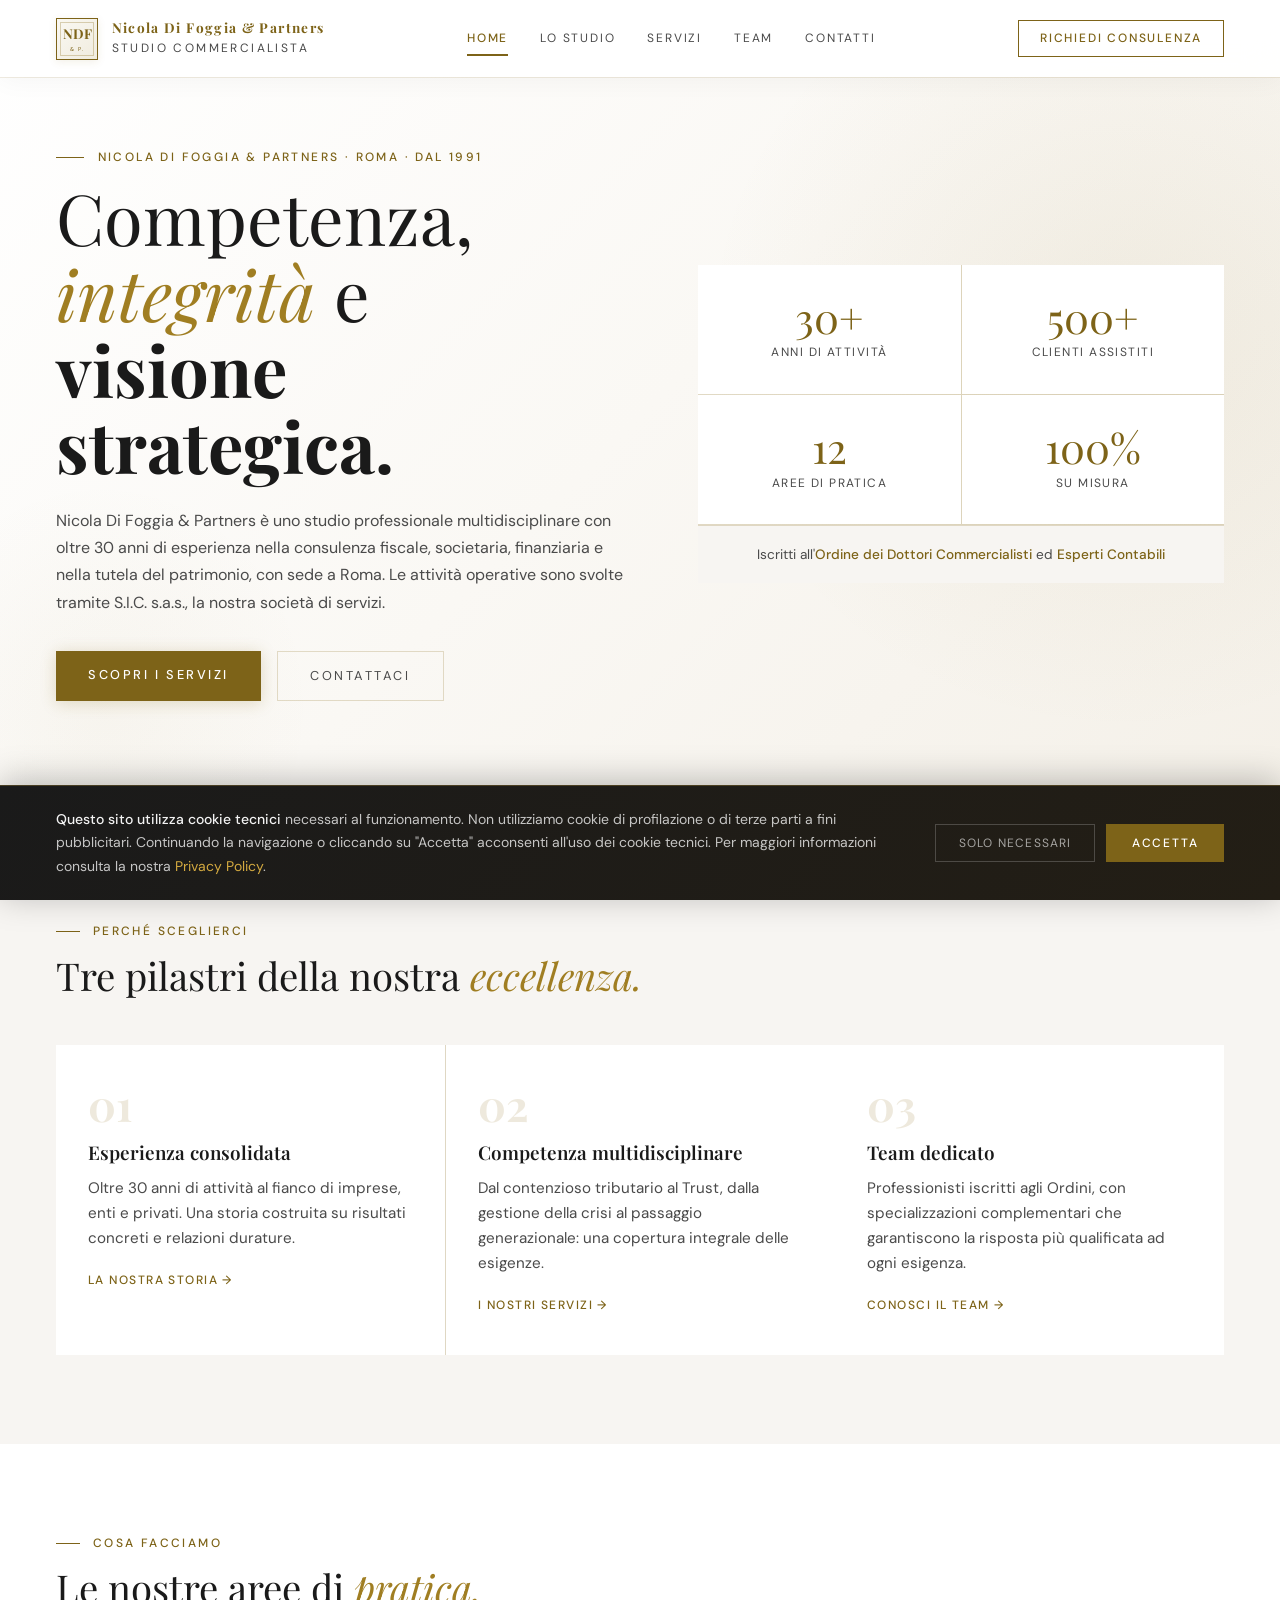
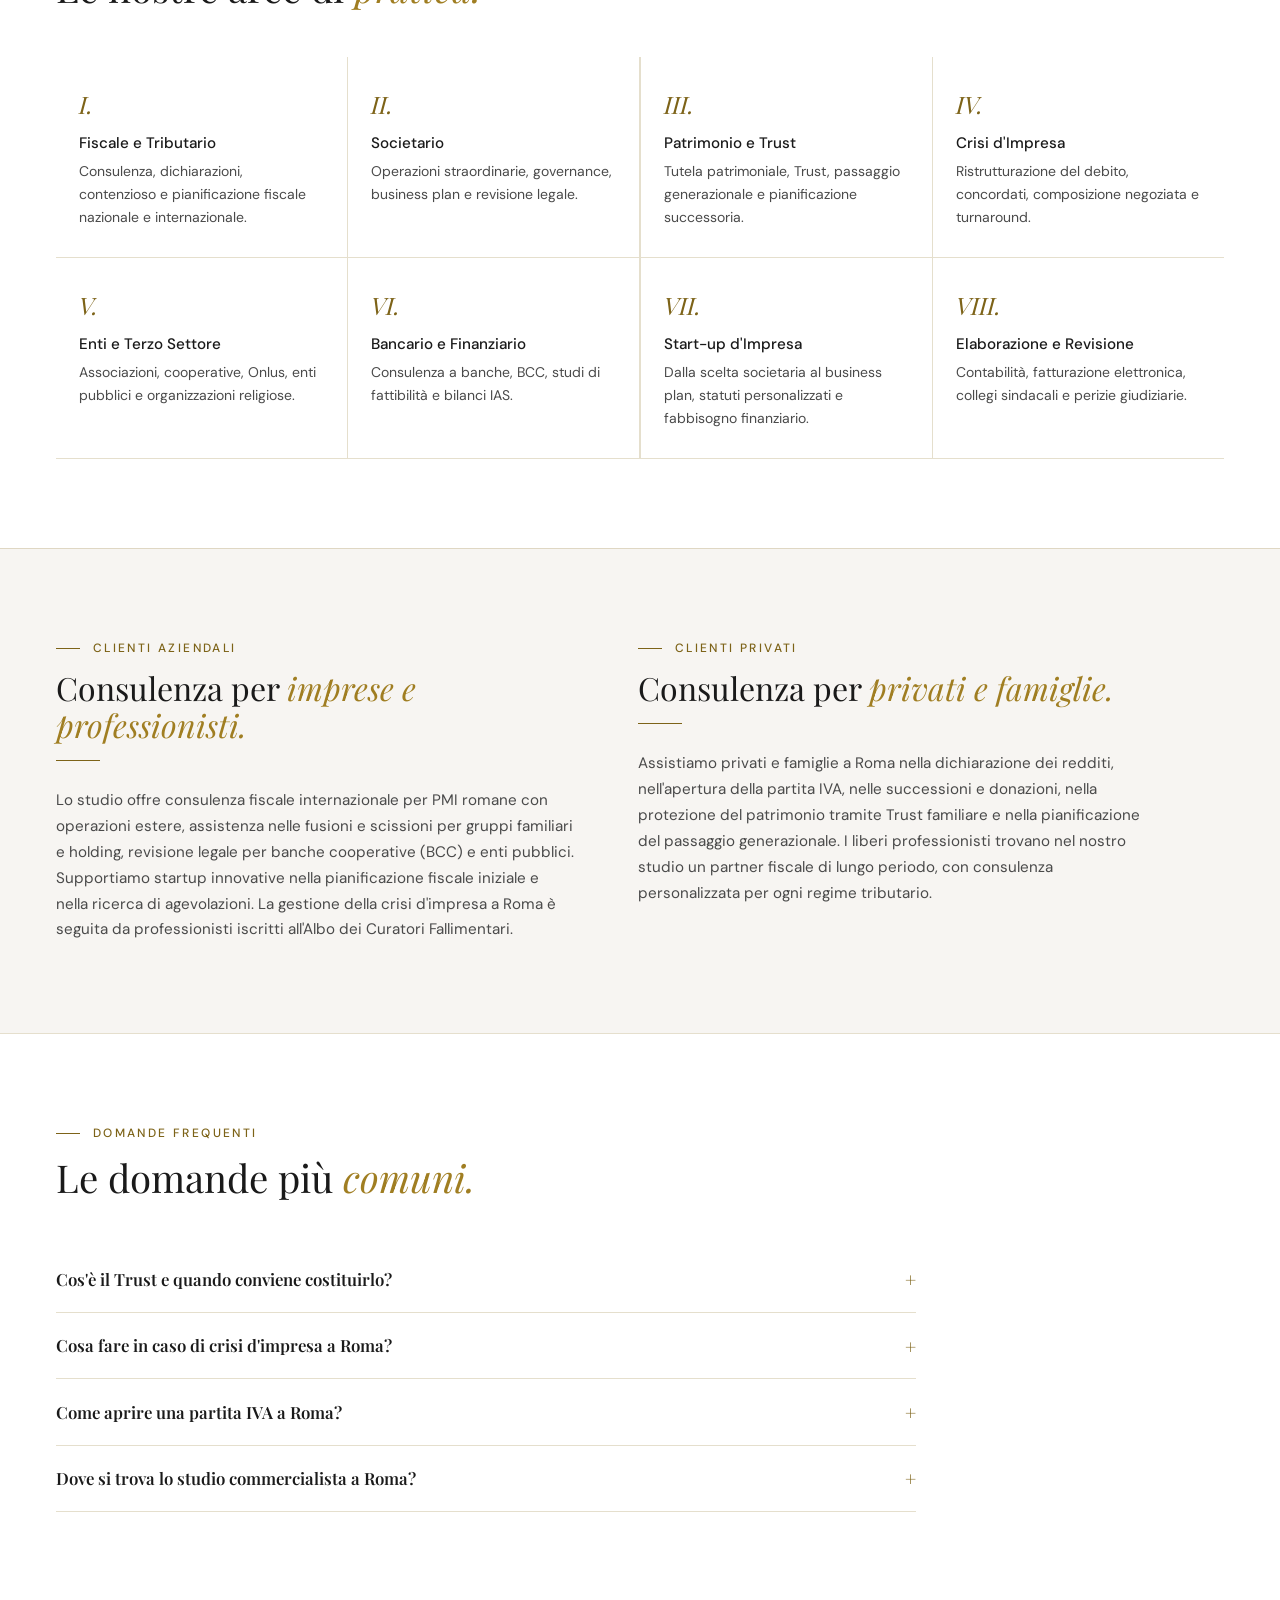
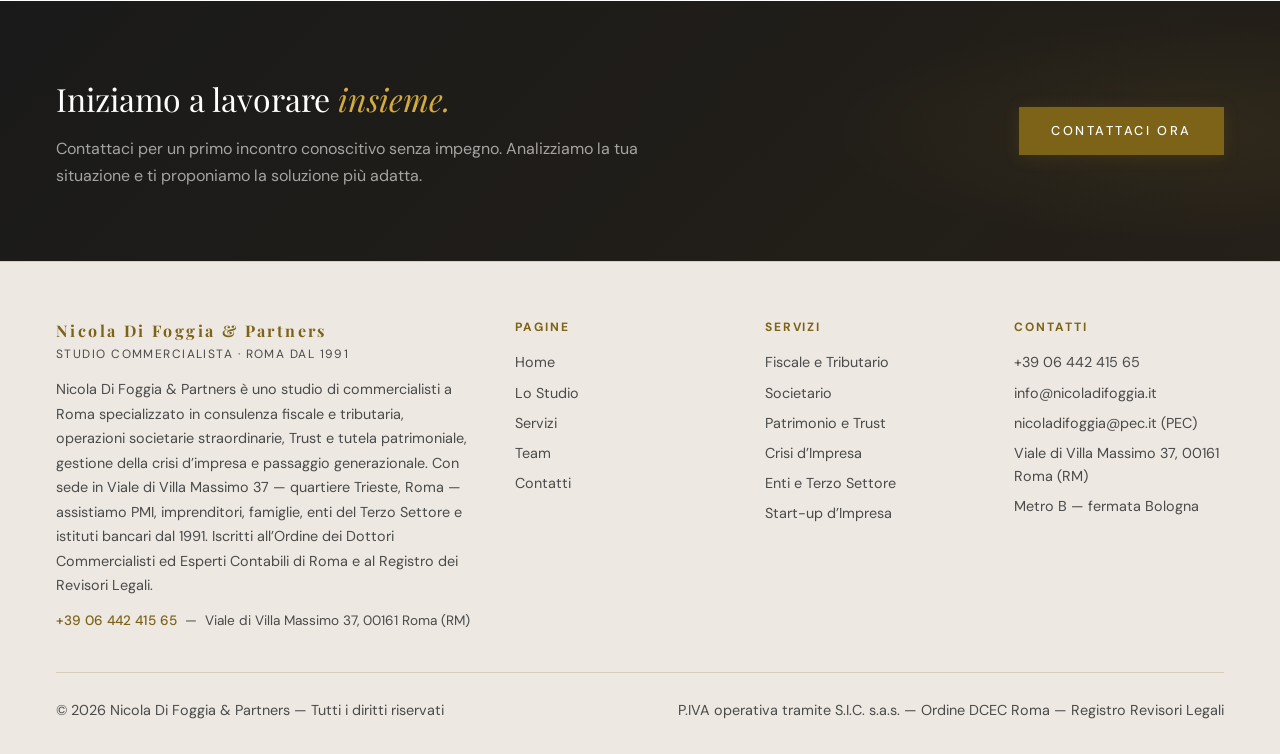
==== commit c7a9a99f: "Tipografia, spazi e colore del testo secondo le regole di leggibilita' - Testo corrente da peso 300 " ====
--- a/index.html
+++ b/index.html
@@ -44,7 +44,7 @@
 <link rel="preconnect" href="https://fonts.gstatic.com" crossorigin/>
 
 <!-- ══ FONTS ══ -->
-<link href="https://fonts.googleapis.com/css2?family=Playfair+Display:ital,wght@0,400;0,600;0,700;1,400&family=DM+Sans:wght@300;400;500&display=swap" rel="stylesheet"/>
+<link href="https://fonts.googleapis.com/css2?family=Playfair+Display:ital,wght@0,400;0,600;0,700;1,400&family=DM+Sans:wght@400;500&display=swap" rel="stylesheet"/>
 <link rel="stylesheet" href="concalma-animations.css"/>
 
 <!-- ══ SCHEMA MARKUP JSON-LD ══ -->
@@ -227,7 +227,7 @@
 :root{
   --w:#fff;--bg:#f7f5f2;--bg2:#eeebe6;
   /* WCAG AA: gold scurito per contrasto >=4.5:1 su bianco */
-  --gold:#8a6d1b;--gold2:#a07e22;
+  --gold:#7d6318;--gold2:#a07e22;
   /* gold decorativo (usato solo su sfondi scuri dove ha contrasto sufficiente) */
   --gold-light:#d4aa40;
   --txt:#1a1a1a;--mut:#4a4a4a;/* scurito da #6b6b6b per contrasto AA */
@@ -277,7 +277,7 @@
 .logo-box small{font-size:.35rem;letter-spacing:.15em;color:var(--gold);text-transform:uppercase;position:relative;z-index:1}
 .logo-txt{display:-webkit-box;display:-ms-flexbox;display:flex;-webkit-box-orient:vertical;-webkit-box-direction:normal;-ms-flex-direction:column;flex-direction:column}
 .logo-main{font-family:'Playfair Display',serif;font-size:.85rem;font-weight:700;color:var(--gold);letter-spacing:.1em;line-height:1.3}
-.logo-sub{font-size:.6rem;font-weight:300;letter-spacing:.2em;text-transform:uppercase;color:var(--mut);margin-top:2px}
+.logo-sub{font-size:.6rem;font-weight:400;letter-spacing:.2em;text-transform:uppercase;color:var(--mut);margin-top:2px}
 .nav-links{display:-webkit-box;display:-ms-flexbox;display:flex;list-style:none;gap:.2rem}
 .nav-links a{font-size:.75rem;letter-spacing:.15em;text-transform:uppercase;color:var(--mut);text-decoration:none;padding:.5rem .9rem;display:block;-webkit-transition:color .3s;transition:color .3s;position:relative}
 .nav-links a::after{content:'';position:absolute;bottom:0;left:.9rem;right:.9rem;height:2px;background:var(--gold);-webkit-transform:scaleX(0);transform:scaleX(0);-webkit-transition:-webkit-transform .3s;transition:transform .3s}
@@ -292,7 +292,7 @@
 /* ══════════════════════════════════════
    COMPONENTI COMUNI
    ══════════════════════════════════════ */
-.etichetta{font-size:.75rem;letter-spacing:.35em;text-transform:uppercase;color:var(--gold);display:-webkit-box;display:-ms-flexbox;display:flex;-webkit-box-align:center;-ms-flex-align:center;align-items:center;gap:.8rem;margin-bottom:.9rem;font-weight:500}
+.etichetta{font-size:.75rem;letter-spacing:.2em;text-transform:uppercase;color:var(--gold);display:-webkit-box;display:-ms-flexbox;display:flex;-webkit-box-align:center;-ms-flex-align:center;align-items:center;gap:.8rem;margin-bottom:.9rem;font-weight:500}
 .etichetta::before{content:'';width:24px;height:1.5px;background:var(--gold);display:block}
 .titolo{font-family:'Playfair Display',serif;font-size:clamp(1.85rem,3vw,2.8rem);font-weight:400;line-height:1.2;margin-bottom:1.1rem}
 .titolo em{font-style:italic;color:var(--gold2)}
@@ -304,7 +304,7 @@
 .intestazione{background:var(--bg);padding:4rem 3.5rem 3rem;border-bottom:1px solid var(--brd)}
 .intestazione h1{font-family:'Playfair Display',serif;font-size:clamp(2.2rem,4vw,3.5rem);font-weight:400;line-height:1.1;margin:.6rem 0 1rem}
 .intestazione h1 em{font-style:italic;color:var(--gold2)}
-.intestazione p{font-size:1rem;font-weight:300;line-height:1.85;color:var(--mut);max-width:580px}
+.intestazione p{font-size:1rem;font-weight:400;line-height:1.7;color:var(--mut);max-width:580px}
 
 /* ══════════════════════════════════════
    FOOTER
@@ -313,14 +313,14 @@
 .fg{display:grid;grid-template-columns:2fr 1fr 1fr 1fr;gap:2.5rem;margin-bottom:2.5rem}
 .fn{font-family:'Playfair Display',serif;font-size:1rem;font-weight:700;color:var(--gold);letter-spacing:.15em}
 .fs2{font-size:.65rem;letter-spacing:.18em;text-transform:uppercase;color:var(--mut);margin-top:2px;margin-bottom:.8rem}
-.fc2 p{font-size:.875rem;font-weight:300;color:var(--mut);line-height:1.75}
-.fc2 h5{font-size:.7rem;letter-spacing:.22em;text-transform:uppercase;color:var(--gold);margin-bottom:.9rem}
+.fc2 p{font-size:.875rem;font-weight:400;color:var(--mut);line-height:1.7}
+.fc2 h5{font-size:.7rem;letter-spacing:.16em;text-transform:uppercase;color:var(--gold);margin-bottom:.9rem}
 .fc2 ul{list-style:none}
 .fc2 li{margin-bottom:.45rem}
-.fc2 li a,.fc2 li span{font-size:.875rem;font-weight:300;color:var(--mut);text-decoration:none;cursor:pointer;-webkit-transition:color .3s;transition:color .3s;display:block}
+.fc2 li a,.fc2 li span{font-size:.875rem;font-weight:400;color:var(--mut);text-decoration:none;cursor:pointer;-webkit-transition:color .3s;transition:color .3s;display:block}
 .fc2 li a:hover,.fc2 li span:hover{color:var(--gold)}
 .fb2{border-top:1px solid var(--brd);padding-top:1.6rem;display:-webkit-box;display:-ms-flexbox;display:flex;-webkit-box-pack:justify;-ms-flex-pack:justify;justify-content:space-between;-ms-flex-wrap:wrap;flex-wrap:wrap;gap:.7rem}
-.fb2 span{font-size:.8rem;font-weight:300;color:var(--mut)}
+.fb2 span{font-size:.8rem;font-weight:400;color:var(--mut)}
 
 /* ══════════════════════════════════════
    HOME
@@ -328,12 +328,12 @@
 .hero{min-height:calc(100vh - 68px);display:grid;grid-template-columns:1.1fr 1fr;-webkit-box-align:center;-ms-flex-align:center;align-items:center;padding:4rem 3.5rem 3rem;gap:4rem;position:relative;overflow:hidden;background:var(--w)}
 .hero-bg{position:absolute;top:0;right:0;bottom:0;left:0;background:radial-gradient(ellipse 60% 70% at 90% 50%,rgba(138,109,27,.05),transparent 65%);pointer-events:none}
 .hero-sx{position:relative;z-index:1}
-.hero-tag{font-size:.75rem;letter-spacing:.35em;text-transform:uppercase;color:var(--gold);margin-bottom:1.7rem;display:-webkit-box;display:-ms-flexbox;display:flex;-webkit-box-align:center;-ms-flex-align:center;align-items:center;gap:.85rem;font-weight:500}
+.hero-tag{font-size:.75rem;letter-spacing:.2em;text-transform:uppercase;color:var(--gold);margin-bottom:1.7rem;display:-webkit-box;display:-ms-flexbox;display:flex;-webkit-box-align:center;-ms-flex-align:center;align-items:center;gap:.85rem;font-weight:500}
 .hero-tag::before{content:'';width:28px;height:1.5px;background:var(--gold)}
 .hero-sx h1{font-family:'Playfair Display',serif;font-size:clamp(2.7rem,5vw,4.8rem);font-weight:400;line-height:1.08}
 .hero-sx h1 em{font-style:italic;color:var(--gold2)}
 .hero-sx h1 strong{font-weight:700;display:block}
-.hero-desc{margin-top:1.5rem;font-size:1rem;font-weight:300;line-height:1.85;color:var(--mut);max-width:490px}
+.hero-desc{margin-top:1.5rem;font-size:1rem;font-weight:400;line-height:1.7;color:var(--mut);max-width:490px}
 .hero-btn{margin-top:2.2rem;display:-webkit-box;display:-ms-flexbox;display:flex;gap:1rem;-ms-flex-wrap:wrap;flex-wrap:wrap}
 .hero-dx{position:relative;z-index:1}
 .sg{display:grid;grid-template-columns:1fr 1fr;gap:1px;background:var(--brd)}
@@ -341,7 +341,7 @@
 .sb:hover{border-color:var(--gold)}
 .sn{font-family:'Playfair Display',serif;font-size:2.6rem;font-weight:400;color:var(--gold);line-height:1}
 .sl{font-size:.75rem;letter-spacing:.12em;text-transform:uppercase;color:var(--mut);margin-top:.35rem}
-.sf{grid-column:1/-1;background:var(--bg);padding:1.1rem;text-align:center;font-size:.85rem;font-weight:300;color:var(--mut);border-top:1px solid var(--brd)}
+.sf{grid-column:1/-1;background:var(--bg);padding:1.1rem;text-align:center;font-size:.85rem;font-weight:400;color:var(--mut);border-top:1px solid var(--brd)}
 .sf strong{color:var(--gold);font-weight:500}
 
 .sec-pillars{background:var(--bg);padding:5rem 3.5rem}
@@ -352,7 +352,7 @@
 .pi:hover::after,.pi:focus::after{-webkit-transform:scaleX(1);transform:scaleX(1)}
 .pin{font-family:'Playfair Display',serif;font-size:2.7rem;color:rgba(138,109,27,.15);font-weight:700;line-height:1;margin-bottom:.9rem}
 .pi h3{font-family:'Playfair Display',serif;font-size:1.18rem;font-weight:600;margin-bottom:.65rem}
-.pi p{font-size:.95rem;font-weight:300;line-height:1.75;color:var(--mut);margin-bottom:.9rem}
+.pi p{font-size:.95rem;font-weight:400;line-height:1.7;color:var(--mut);margin-bottom:.9rem}
 .pil{font-size:.75rem;letter-spacing:.15em;text-transform:uppercase;color:var(--gold);font-weight:500}
 
 .sec-aree{background:var(--w);padding:5rem 3.5rem}
@@ -361,18 +361,18 @@
 .ac:hover,.ac:focus{background:var(--bg);border-color:var(--gold)}
 .ai{font-family:'Playfair Display',serif;font-size:1.5rem;color:var(--gold);margin-bottom:.65rem;font-style:italic}
 .ac h4{font-size:.95rem;font-weight:500;margin-bottom:.38rem}
-.ac p{font-size:.875rem;font-weight:300;color:var(--mut);line-height:1.6}
+.ac p{font-size:.875rem;font-weight:400;color:var(--mut);line-height:1.6}
 
 .ctab{background:var(--dk);padding:4.5rem 3.5rem;display:-webkit-box;display:-ms-flexbox;display:flex;-webkit-box-align:center;-ms-flex-align:center;align-items:center;-webkit-box-pack:justify;-ms-flex-pack:justify;justify-content:space-between;gap:3rem}
 .ctab h2{font-family:'Playfair Display',serif;font-size:2rem;font-weight:400;color:#fff;margin-bottom:.65rem}
 .ctab h2 em{font-style:italic;color:var(--gold-light)}
-.ctab p{font-size:1rem;font-weight:300;color:rgba(255,255,255,.6);line-height:1.7;max-width:500px}
+.ctab p{font-size:1rem;font-weight:400;color:rgba(255,255,255,.6);line-height:1.7;max-width:500px}
 
 /* ══════════════════════════════════════
    LO STUDIO
    ══════════════════════════════════════ */
 .sec-2col{background:var(--w);padding:5rem 3.5rem;display:grid;grid-template-columns:1fr 1fr;gap:5rem;-webkit-box-align:center;-ms-flex-align:center;align-items:center}
-.testo-col p{font-size:1rem;font-weight:300;line-height:1.9;color:var(--mut);margin-bottom:1rem}
+.testo-col p{font-size:1rem;font-weight:400;line-height:1.7;color:var(--mut);margin-bottom:1rem}
 .testo-col p strong{color:var(--txt);font-weight:500}
 .cit{background:var(--bg);padding:2.6rem;border-left:3px solid var(--gold);position:relative}
 .cit::before{content:'\201C';font-family:'Playfair Display',serif;font-size:5rem;color:rgba(138,109,27,.12);position:absolute;top:-1rem;left:1.2rem;line-height:1}
@@ -386,7 +386,7 @@
 .tld{width:40px;height:40px;border:1.5px solid var(--gold);border-radius:50%;display:-webkit-box;display:-ms-flexbox;display:flex;-webkit-box-align:center;-ms-flex-align:center;align-items:center;-webkit-box-pack:center;-ms-flex-pack:center;justify-content:center;font-family:'Playfair Display',serif;font-size:.75rem;color:var(--gold);font-weight:700;-ms-flex-negative:0;flex-shrink:0;background:var(--bg);position:relative;z-index:1}
 .tla{font-size:.75rem;letter-spacing:.2em;text-transform:uppercase;color:var(--gold);margin-bottom:.28rem;font-weight:500}
 .tlt{font-family:'Playfair Display',serif;font-size:1.1rem;font-weight:600;margin-bottom:.32rem}
-.tlx{font-size:1rem;font-weight:300;color:var(--mut);line-height:1.72}
+.tlx{font-size:1rem;font-weight:400;color:var(--mut);line-height:1.7}
 .tlx strong{color:var(--txt);font-weight:500}
 
 .sec-val{background:var(--w);padding:5rem 3.5rem}
@@ -396,7 +396,7 @@
 .vc:hover{background:var(--bg)}.vc:hover::after{-webkit-transform:scaleX(1);transform:scaleX(1)}
 .vl{font-family:'Playfair Display',serif;font-size:2.8rem;color:rgba(138,109,27,.15);font-weight:700;line-height:1;margin-bottom:.85rem}
 .vc h3{font-family:'Playfair Display',serif;font-size:1.1rem;font-weight:600;margin-bottom:.55rem}
-.vc p{font-size:.95rem;font-weight:300;line-height:1.72;color:var(--mut)}
+.vc p{font-size:.95rem;font-weight:400;line-height:1.7;color:var(--mut)}
 
 /* ══════════════════════════════════════
    SERVIZI
@@ -418,7 +418,7 @@
 .svc:hover{background:#fdfcfa}
 .svc h4{font-size:1rem;font-weight:500;margin-bottom:.65rem;padding-bottom:.5rem;border-bottom:1px solid var(--brd)}
 .svc ul{list-style:none}
-.svc li{font-size:.9rem;font-weight:300;color:var(--mut);padding:.3rem 0;display:-webkit-box;display:-ms-flexbox;display:flex;gap:.5rem;-webkit-box-align:start;-ms-flex-align:start;align-items:flex-start;border-bottom:1px solid rgba(0,0,0,.04);line-height:1.5}
+.svc li{font-size:.9rem;font-weight:400;color:var(--mut);padding:.3rem 0;display:-webkit-box;display:-ms-flexbox;display:flex;gap:.5rem;-webkit-box-align:start;-ms-flex-align:start;align-items:flex-start;border-bottom:1px solid rgba(0,0,0,.04);line-height:1.5}
 .svc li::before{content:'\2013';color:var(--gold);font-size:.75rem;-ms-flex-negative:0;flex-shrink:0;margin-top:2px}
 
 /* ══════════════════════════════════════
@@ -432,17 +432,17 @@
 .tmc:hover .av{border-color:var(--gold)}
 .tnm{font-family:'Playfair Display',serif;font-size:1rem;font-weight:600;margin-bottom:.22rem}
 .trl{font-size:.75rem;letter-spacing:.12em;text-transform:uppercase;color:var(--gold);margin-bottom:.65rem}
-.tsp{font-size:.875rem;font-weight:300;color:var(--mut);line-height:1.5}
+.tsp{font-size:.875rem;font-weight:400;color:var(--mut);line-height:1.5}
 
 .qlf{background:var(--bg);padding:2.2rem;border:1px solid var(--brd)}
 .qlf h4{font-family:'Playfair Display',serif;font-size:1.05rem;font-weight:600;margin-bottom:.85rem}
 .qlf ul{list-style:none}
-.qlf li{font-size:.95rem;font-weight:300;color:var(--mut);padding:.42rem 0;border-bottom:1px solid var(--brd);display:-webkit-box;display:-ms-flexbox;display:flex;gap:.65rem;-webkit-box-align:start;-ms-flex-align:start;align-items:flex-start}
+.qlf li{font-size:.95rem;font-weight:400;color:var(--mut);padding:.42rem 0;border-bottom:1px solid var(--brd);display:-webkit-box;display:-ms-flexbox;display:flex;gap:.65rem;-webkit-box-align:start;-ms-flex-align:start;align-items:flex-start}
 .qlf li::before{content:'\2022';color:var(--gold);font-size:.65rem;margin-top:4px;-ms-flex-negative:0;flex-shrink:0}
 
 .sec-sett{background:var(--w);padding:5rem 3.5rem}
 .stg{display:-webkit-box;display:-ms-flexbox;display:flex;-ms-flex-wrap:wrap;flex-wrap:wrap;gap:.5rem;margin-top:1.8rem}
-.stk{padding:.5rem 1rem;border:1px solid var(--brd);font-size:.85rem;font-weight:300;color:var(--mut);-webkit-transition:all .3s;transition:all .3s}
+.stk{padding:.5rem 1rem;border:1px solid var(--brd);font-size:.85rem;font-weight:400;color:var(--mut);-webkit-transition:all .3s;transition:all .3s}
 .stk:hover{border-color:var(--gold);color:var(--gold)}
 
 /* ══════════════════════════════════════
@@ -456,7 +456,7 @@
 .crow-hdr h3 em{font-style:italic;color:var(--gold2)}
 .ir{display:-webkit-box;display:-ms-flexbox;display:flex;gap:1.2rem;-webkit-box-align:start;-ms-flex-align:start;align-items:flex-start;padding:.8rem 0;border-bottom:1px solid var(--brd);width:100%}
 .il{font-size:.7rem;letter-spacing:.2em;text-transform:uppercase;color:var(--gold);min-width:66px;margin-top:2px;-ms-flex-negative:0;flex-shrink:0;font-weight:500}
-.iv{font-size:1rem;font-weight:300;color:var(--txt);line-height:1.55}
+.iv{font-size:1rem;font-weight:400;color:var(--txt);line-height:1.55}
 .iv a{color:var(--gold);text-decoration:none;font-weight:500}
 .iv a:hover,.iv a:focus{text-decoration:underline}
 .mw{display:-webkit-box;display:-ms-flexbox;display:flex;-webkit-box-orient:vertical;-webkit-box-direction:normal;-ms-flex-direction:column;flex-direction:column;gap:.75rem;border-top:1px solid var(--brd);padding-top:.8rem}
@@ -468,7 +468,7 @@
 .tri{display:-webkit-box;display:-ms-flexbox;display:flex;gap:1rem;-webkit-box-align:start;-ms-flex-align:start;align-items:flex-start;background:var(--w);padding:.9rem 1.1rem}
 .crow.g .tri{background:var(--bg)}
 .trt{font-size:.7rem;letter-spacing:.15em;text-transform:uppercase;color:var(--gold);min-width:48px;margin-top:2px;-ms-flex-negative:0;flex-shrink:0;font-weight:500}
-.tri span:last-child{font-size:.95rem;font-weight:300;color:var(--txt);line-height:1.5}
+.tri span:last-child{font-size:.95rem;font-weight:400;color:var(--txt);line-height:1.5}
 
 /* Form contatti */
 .sec-form{background:var(--bg);padding:4rem 3.5rem 5.5rem;border-top:1px solid var(--brd)}
@@ -824,7 +824,7 @@
 }
 .modal-info{position:relative;z-index:1}
 .modal-nome{font-family:'Playfair Display',serif;font-size:1.65rem;font-weight:400;color:#fff;line-height:1.2}
-.modal-ruolo{font-size:.72rem;letter-spacing:.22em;text-transform:uppercase;color:var(--gold-light);margin-top:.4rem;font-weight:500}
+.modal-ruolo{font-size:.72rem;letter-spacing:.16em;text-transform:uppercase;color:var(--gold-light);margin-top:.4rem;font-weight:500}
 .modal-close{
   position:absolute;top:1.2rem;right:1.5rem;z-index:2;
   background:none;border:1px solid rgba(255,255,255,.2);color:rgba(255,255,255,.65);
@@ -837,7 +837,7 @@
 .modal-close:hover{background:rgba(255,255,255,.12);color:#fff;border-color:rgba(255,255,255,.5)}
 .modal-body{padding:2.5rem 3rem}
 .modal-stitle{
-  font-size:.68rem;letter-spacing:.25em;text-transform:uppercase;color:var(--gold);
+  font-size:.68rem;letter-spacing:.16em;text-transform:uppercase;color:var(--gold);
   margin-bottom:.85rem;display:-webkit-box;display:-ms-flexbox;display:flex;
   -webkit-box-align:center;-ms-flex-align:center;align-items:center;gap:.6rem;
 }
@@ -846,7 +846,7 @@
 .modal-ph{
   background:var(--bg);border:1px dashed rgba(138,109,27,.3);
   padding:2rem;text-align:center;color:var(--mut);
-  font-size:.95rem;font-weight:300;font-style:italic;line-height:1.7;
+  font-size:.95rem;font-weight:400;font-style:italic;line-height:1.7;
 }
 .modal-ph strong{color:var(--gold);font-style:normal;font-weight:500}
 @media(max-width:600px){
@@ -866,7 +866,7 @@
   content:'+';
   position:absolute;right:0;top:50%;
   -webkit-transform:translateY(-50%);transform:translateY(-50%);
-  font-size:1.2rem;color:var(--gold);font-weight:300;
+  font-size:1.2rem;color:var(--gold);font-weight:400;
   -webkit-transition:-webkit-transform .3s;transition:transform .3s;
 }
 details[open] summary::after{content:'−'}
@@ -904,7 +904,7 @@
 #cookie-banner.visible{-webkit-transform:translateY(0);transform:translateY(0)}
 #cookie-banner.hiding{-webkit-transform:translateY(100%);transform:translateY(100%)}
 .cookie-txt{-webkit-box-flex:1;-ms-flex:1;flex:1}
-.cookie-txt p{font-size:.875rem;font-weight:300;color:rgba(255,255,255,.75);line-height:1.65}
+.cookie-txt p{font-size:.875rem;font-weight:400;color:rgba(255,255,255,.75);line-height:1.65}
 .cookie-txt strong{color:rgba(255,255,255,.95);font-weight:500}
 .cookie-txt a{color:var(--gold-light);text-decoration:none;-webkit-transition:opacity .2s;transition:opacity .2s}
 .cookie-txt a:hover{opacity:.75;text-decoration:underline}
@@ -928,6 +928,172 @@
   #cookie-banner{padding:1.2rem 1.5rem;-webkit-box-orient:vertical;-webkit-box-direction:normal;-ms-flex-direction:column;flex-direction:column;-webkit-box-align:start;-ms-flex-align:start;align-items:flex-start;gap:1rem}
   .cookie-actions{width:100%;-webkit-box-pack:justify;-ms-flex-pack:justify;justify-content:space-between}
   .cookie-accept,.cookie-decline{-webkit-box-flex:1;-ms-flex:1;flex:1;text-align:center}
+}
+
+/* ══════════════════════════════════════
+   TIPOGRAFIA, SPAZI E COLORE DEL TESTO
+   Regole: righe 45–75 caratteri, interlinea 1.6–1.7,
+   testo piccolo mai sotto 12px, prossimità (titolo vicino
+   al suo testo, lontano dal blocco precedente), ritmo
+   verticale con pochi valori ripetuti.
+   ══════════════════════════════════════ */
+:root{
+  --sec-y:clamp(4rem,7vw,6rem);   /* spazio verticale unico fra sezioni */
+  --head-gap:3rem;                /* distanza titolo di sezione → contenuto */
+  --measure:54ch;                 /* lunghezza massima riga di lettura */
+}
+body{-webkit-font-smoothing:antialiased;-moz-osx-font-smoothing:grayscale;text-rendering:optimizeLegibility}
+
+/* Lunghezza riga: niente paragrafi da 110+ caratteri */
+.hero-desc,.intestazione p,.testo-col p,.tlx,.ctab p,.cit p,
+section[aria-label] p,details p,.sec-form > p{max-width:var(--measure)}
+.hero-desc{max-width:48ch}
+.intestazione p{max-width:50ch}
+.testo-col p+p{margin-top:0}
+/* Etichette dentro le colonne di testo ereditavano grigio e 16px */
+.testo-col p.etichetta{font-size:.75rem;color:var(--gold);font-weight:500;line-height:1.6;margin-bottom:.75rem;max-width:none}
+
+/* Ritmo verticale: un solo valore per le sezioni */
+.sec-pillars,.sec-aree,.sec-tl,.sec-val,.sec-tmg,.sec-sett,.sec-2col,
+section[aria-label="Chi assistiamo"],section[aria-label="Domande frequenti"],
+section[aria-label="Note informative sui servizi"]{padding-top:var(--sec-y)!important;padding-bottom:var(--sec-y)!important}
+.sec-form{padding-top:var(--sec-y);padding-bottom:var(--sec-y)}
+.sec-tab{padding-bottom:var(--sec-y)}
+.ctab{padding-top:calc(var(--sec-y) * .8);padding-bottom:calc(var(--sec-y) * .8)}
+
+/* Prossimità: etichetta → titolo stretto, titolo → contenuto ampio */
+.etichetta,.hero-tag{margin-bottom:.75rem}
+.titolo{margin-bottom:1rem;line-height:1.15}
+.titolo + .linea-oro{margin-top:.25rem}
+.pg3,.ag4,.vg4,.tgg,.tl,.stg{margin-top:var(--head-gap)!important}
+section[aria-label="Domande frequenti"] > div,
+section[aria-label="Note informative sui servizi"] > div{margin-top:var(--head-gap)!important}
+.pi h3,.vc h3,.ac h4,.svc h4{line-height:1.3}
+.pi p,.vc p,.ac p{line-height:1.65}
+
+/* Testo piccolo: minimo 12px, spaziatura maiuscoletto moderata */
+.fs2,.logo-sub,.il,.trt,.cap label,.bio-hint,.tmc-bio .bio-hint,.modal-stitle,.fc2 h5{font-size:.75rem}
+.fs2,.il,.trt,.cap label,.bio-hint,.sl,.nl,.trl,.tla,.pil,cite,.cit cite{letter-spacing:.12em}
+.fc2 p,.fc2 li a,.fc2 li span,.fb2 span{font-size:.9rem}
+
+/* Colore: link nel testo riconoscibili anche senza il colore (WCAG 1.4.1) */
+.iv a,.fc2 p a,p a[href^="tel"],p a[href^="mailto"],details a{text-decoration:underline;text-decoration-thickness:1px;text-underline-offset:3px;text-decoration-color:rgba(125,99,24,.45)}
+.iv a:hover,.fc2 p a:hover,p a[href^="tel"]:hover,details a:hover{text-decoration-color:currentColor}
+/* Il grigio del testo secondario resta unico: niente grigi più chiari */
+.tsp,.svc li,.ac p,.sl,.nl{color:var(--mut)}
+
+/* ══════════════════════════════════════
+   MOBILE — adattamento a tutti i telefoni
+   (blocco finale: prevale sulle regole "luxury" precedenti)
+   ══════════════════════════════════════ */
+:root{--nav-h:68px;--gx:1.5rem}
+html,body{overflow-x:hidden}
+@supports (overflow-x:clip){html,body{overflow-x:clip}}
+html{scroll-padding-top:var(--nav-h);-webkit-text-size-adjust:100%;text-size-adjust:100%}
+img,iframe,video{max-width:100%}
+.pt{padding-top:var(--nav-h)}
+.nav-links .nav-mobile-only{display:none}
+.hamburger span,.hamburger span::before,.hamburger span::after{transition:transform .25s,top .25s,background .2s}
+.hamburger[aria-expanded="true"] span{background:transparent}
+.hamburger[aria-expanded="true"] span::before{top:0;transform:rotate(45deg)}
+.hamburger[aria-expanded="true"] span::after{top:0;transform:rotate(-45deg)}
+
+@media(max-width:1060px){
+  nav{padding:.75rem var(--gx);padding-left:max(var(--gx),env(safe-area-inset-left));padding-right:max(var(--gx),env(safe-area-inset-right))}
+  .hamburger{width:44px;height:44px}
+  .nav-links{max-height:calc(100vh - var(--nav-h));max-height:calc(100dvh - var(--nav-h));overflow-y:auto;box-shadow:0 12px 24px rgba(0,0,0,.06)}
+  .nav-links a{padding:.95rem var(--gx);font-size:.85rem}
+  .nav-links a::after{display:none}
+  .nav-links .nav-mobile-only{display:block;border-top:1px solid var(--brd);margin-top:.5rem;padding-top:.5rem}
+  .nav-links .nav-mobile-only a{color:var(--gold);font-weight:500}
+
+  /* Hero: non finisce sotto la navbar */
+  .hero{padding:calc(var(--nav-h) + 2.5rem) var(--gx) 3rem}
+  .hero-dx{display:block}
+  .qlf{display:block}
+
+  /* Le regole "luxury" sovrascrivevano il padding mobile */
+  .intestazione{padding:3rem var(--gx) 2.5rem}
+  .sec-2col{padding:3.5rem var(--gx);gap:2.5rem}
+  .sec-pillars,.sec-aree,.sec-tl,.sec-val,.sec-tmg,.sec-sett{padding:3.5rem var(--gx)}
+  .sec-form{padding:3rem var(--gx) 4rem}
+  .sec-tab{padding:0 var(--gx) 4rem}
+  section[aria-label="Chi assistiamo"],
+  section[aria-label="Domande frequenti"],
+  section[aria-label="Note informative sui servizi"]{padding:3.5rem var(--gx)!important}
+  section[aria-label="Chi assistiamo"] > div{gap:2.5rem!important}
+
+  /* Team: 2 colonne, l'ultima card dispari occupa la riga intera */
+  .tgg{grid-template-columns:1fr 1fr!important}
+  .tgg > :last-child:nth-child(odd){grid-column:1/-1}
+  .pg3 > :last-child:nth-child(odd),.vg4 > :last-child:nth-child(odd){grid-column:1/-1}
+  .tmc,.vc{padding:2.2rem 1.5rem}
+
+  /* Tab servizi: tutte visibili, vanno a capo */
+  .tabn{flex-wrap:wrap!important;overflow:visible;gap:.5rem;margin-left:calc(-1 * var(--gx));margin-right:calc(-1 * var(--gx));padding:1.25rem var(--gx);border-bottom:none;background:transparent}
+  .tabb{border:1px solid var(--brd);margin:0;padding:.7rem .9rem;font-size:.75rem;white-space:normal;text-align:center;background:var(--w);min-height:44px}
+  .tabb[aria-selected="true"]{background:var(--gold);border-color:var(--gold);color:#fff}
+
+  .ctab{padding:3.5rem var(--gx)}
+  footer{padding:3rem var(--gx) calc(1.5rem + env(safe-area-inset-bottom))}
+  .modal-panel{max-height:calc(100vh - 2rem);max-height:calc(100dvh - 2rem)}
+  .modal-overlay{padding:1rem}
+}
+
+@media(max-width:600px){
+  :root{--gx:1.25rem}
+  .hero{padding-top:calc(var(--nav-h) + 2rem);gap:2rem}
+  .hero-sx h1{font-size:clamp(2.3rem,11vw,3.2rem)}
+  .hero-desc{font-size:.98rem;line-height:1.7}
+  .hero-btn{flex-direction:column;align-items:stretch}
+  .hero-btn a{text-align:center}
+  .intestazione h1{font-size:clamp(2rem,9.5vw,2.8rem)}
+  .titolo{font-size:clamp(1.6rem,7.5vw,2.2rem)}
+  .etichetta,.hero-tag{letter-spacing:.16em;font-size:.75rem}
+  .sn,.nn{font-size:2.1rem}
+  .sb,.nb{padding:1.4rem .8rem}
+  .sl,.nl{font-size:.68rem;letter-spacing:.08em}
+
+  .tgg{grid-template-columns:1fr!important}
+  .tabb{flex:1 1 calc(50% - .5rem)}
+  .tabc[aria-hidden="false"]{grid-template-columns:1fr}
+
+  .crow{padding:2rem var(--gx)}
+  .ir{flex-direction:column;gap:.25rem}
+  .il{min-width:0}
+  .iv{word-break:break-word}
+  .tri{padding:.9rem 1rem}
+  .cit{padding:2rem 1.5rem}
+  .tli{gap:1.1rem}
+  .ctab h2{font-size:1.7rem}
+  .ctab .btn-oro{width:100%;text-align:center}
+  .binv{width:100%}
+  .modal-close{width:44px;height:44px;top:.75rem;right:.75rem}
+
+  #cookie-banner{padding-bottom:calc(1.2rem + env(safe-area-inset-bottom))}
+}
+
+/* Telefoni molto stretti (iPhone SE 1ª gen., Galaxy Fold chiuso) */
+@media(max-width:360px){
+  :root{--gx:1rem}
+  .logo{gap:.6rem}
+  .logo-box{width:36px;height:36px}
+  .logo-main{font-size:.74rem;letter-spacing:.04em}
+  .logo-sub{font-size:.55rem;letter-spacing:.14em}
+  .tabb{flex-basis:100%}
+  .sg{grid-template-columns:1fr 1fr}
+}
+
+/* Telefoni in orizzontale: menu scrollabile e hero compatto */
+@media(max-height:500px) and (orientation:landscape){
+  .hero{min-height:0}
+  #cookie-banner{max-height:70vh;overflow-y:auto}
+}
+
+/* Touch: niente hover "appiccicosi" che spostano le card */
+@media(hover:none){
+  .pi:hover,.ac:hover,.tmc:hover,.vc:hover,.svc:hover,.btn-oro:hover,.btn-bordo:hover{transform:none;box-shadow:none}
+  .tmc-bio .bio-hint{opacity:1;transform:none}
 }
 
 /* ══════════════════════════════════════
@@ -981,6 +1147,7 @@
     <li role="none"><a href="#servizi" role="menuitem" data-nav="servizi">Servizi</a></li>
     <li role="none"><a href="#team" role="menuitem" data-nav="team">Team</a></li>
     <li role="none"><a href="#contatti" role="menuitem" data-nav="contatti">Contatti</a></li>
+    <li role="none" class="nav-mobile-only"><a href="tel:+390644241565" role="menuitem">Chiama +39 06 442 415 65</a></li>
   </ul>
   <a class="nav-cta" href="#contatti" data-nav="contatti">Richiedi consulenza</a>
 </nav>
@@ -1046,13 +1213,13 @@
       <p class="etichetta">Clienti Aziendali</p>
       <h2 class="titolo" style="font-size:clamp(1.4rem,2.5vw,2rem)">Consulenza per <em>imprese e professionisti.</em></h2>
       <div class="linea-oro"></div>
-      <p style="font-size:.95rem;font-weight:300;line-height:1.85;color:var(--mut)">Lo studio offre consulenza fiscale internazionale per PMI romane con operazioni estere, assistenza nelle fusioni e scissioni per gruppi familiari e holding, revisione legale per banche cooperative (BCC) e enti pubblici. Supportiamo startup innovative nella pianificazione fiscale iniziale e nella ricerca di agevolazioni. La gestione della crisi d'impresa a Roma è seguita da professionisti iscritti all'Albo dei Curatori Fallimentari.</p>
+      <p style="font-size:.95rem;font-weight:400;line-height:1.7;color:var(--mut)">Lo studio offre consulenza fiscale internazionale per PMI romane con operazioni estere, assistenza nelle fusioni e scissioni per gruppi familiari e holding, revisione legale per banche cooperative (BCC) e enti pubblici. Supportiamo startup innovative nella pianificazione fiscale iniziale e nella ricerca di agevolazioni. La gestione della crisi d'impresa a Roma è seguita da professionisti iscritti all'Albo dei Curatori Fallimentari.</p>
     </div>
     <div>
       <p class="etichetta">Clienti Privati</p>
       <h2 class="titolo" style="font-size:clamp(1.4rem,2.5vw,2rem)">Consulenza per <em>privati e famiglie.</em></h2>
       <div class="linea-oro"></div>
-      <p style="font-size:.95rem;font-weight:300;line-height:1.85;color:var(--mut)">Assistiamo privati e famiglie a Roma nella dichiarazione dei redditi, nell'apertura della partita IVA, nelle successioni e donazioni, nella protezione del patrimonio tramite Trust familiare e nella pianificazione del passaggio generazionale. I liberi professionisti trovano nel nostro studio un partner fiscale di lungo periodo, con consulenza personalizzata per ogni regime tributario.</p>
+      <p style="font-size:.95rem;font-weight:400;line-height:1.7;color:var(--mut)">Assistiamo privati e famiglie a Roma nella dichiarazione dei redditi, nell'apertura della partita IVA, nelle successioni e donazioni, nella protezione del patrimonio tramite Trust familiare e nella pianificazione del passaggio generazionale. I liberi professionisti trovano nel nostro studio un partner fiscale di lungo periodo, con consulenza personalizzata per ogni regime tributario.</p>
     </div>
   </div>
 </section>
@@ -1064,19 +1231,19 @@
   <div style="max-width:860px;margin-top:2rem">
     <details style="border-bottom:1px solid var(--brd);padding:1.2rem 0">
       <summary style="font-family:'Playfair Display',serif;font-size:1.05rem;font-weight:600;cursor:pointer;color:var(--txt);list-style:none">Cos'è il Trust e quando conviene costituirlo?</summary>
-      <p style="font-size:.95rem;font-weight:300;line-height:1.85;color:var(--mut);margin-top:.8rem">Il Trust è uno strumento giuridico di tutela patrimoniale che consente di segregare beni per proteggere il patrimonio familiare o aziendale, riconosciuto in Italia ai sensi della Convenzione dell'Aja (L. 364/1989). È conveniente per la protezione del patrimonio da rischi imprenditoriali, il passaggio generazionale dell'impresa, la tutela di soggetti vulnerabili (disabili, minori) e la pianificazione successoria. Lo studio Nicola Di Foggia &amp; Partners assiste nella costituzione di trust nazionali ed esteri.</p>
+      <p style="font-size:.95rem;font-weight:400;line-height:1.7;color:var(--mut);margin-top:.8rem">Il Trust è uno strumento giuridico di tutela patrimoniale che consente di segregare beni per proteggere il patrimonio familiare o aziendale, riconosciuto in Italia ai sensi della Convenzione dell'Aja (L. 364/1989). È conveniente per la protezione del patrimonio da rischi imprenditoriali, il passaggio generazionale dell'impresa, la tutela di soggetti vulnerabili (disabili, minori) e la pianificazione successoria. Lo studio Nicola Di Foggia &amp; Partners assiste nella costituzione di trust nazionali ed esteri.</p>
     </details>
     <details style="border-bottom:1px solid var(--brd);padding:1.2rem 0">
       <summary style="font-family:'Playfair Display',serif;font-size:1.05rem;font-weight:600;cursor:pointer;color:var(--txt);list-style:none">Cosa fare in caso di crisi d'impresa a Roma?</summary>
-      <p style="font-size:.95rem;font-weight:300;line-height:1.85;color:var(--mut);margin-top:.8rem">Il Codice della Crisi d'Impresa (D.Lgs. 14/2019) prevede strumenti come la composizione negoziata della crisi (art. 12 CCII), il concordato preventivo, i piani di ristrutturazione omologati e gli accordi di ristrutturazione del debito (art. 57 CCII). Lo studio Nicola Di Foggia &amp; Partners, iscritto all'Albo dei Curatori Fallimentari, assiste le imprese in tutte le fasi del risanamento.</p>
+      <p style="font-size:.95rem;font-weight:400;line-height:1.7;color:var(--mut);margin-top:.8rem">Il Codice della Crisi d'Impresa (D.Lgs. 14/2019) prevede strumenti come la composizione negoziata della crisi (art. 12 CCII), il concordato preventivo, i piani di ristrutturazione omologati e gli accordi di ristrutturazione del debito (art. 57 CCII). Lo studio Nicola Di Foggia &amp; Partners, iscritto all'Albo dei Curatori Fallimentari, assiste le imprese in tutte le fasi del risanamento.</p>
     </details>
     <details style="border-bottom:1px solid var(--brd);padding:1.2rem 0">
       <summary style="font-family:'Playfair Display',serif;font-size:1.05rem;font-weight:600;cursor:pointer;color:var(--txt);list-style:none">Come aprire una partita IVA a Roma?</summary>
-      <p style="font-size:.95rem;font-weight:300;line-height:1.85;color:var(--mut);margin-top:.8rem">Per aprire una partita IVA a Roma è necessario scegliere il codice ATECO, il regime fiscale (regime forfettario ex L. 190/2014 o regime ordinario) e la forma giuridica. Lo studio Nicola Di Foggia &amp; Partners assiste liberi professionisti e imprenditori nella scelta del regime fiscale ottimale, nell'apertura della partita IVA e nella pianificazione tributaria iniziale.</p>
+      <p style="font-size:.95rem;font-weight:400;line-height:1.7;color:var(--mut);margin-top:.8rem">Per aprire una partita IVA a Roma è necessario scegliere il codice ATECO, il regime fiscale (regime forfettario ex L. 190/2014 o regime ordinario) e la forma giuridica. Lo studio Nicola Di Foggia &amp; Partners assiste liberi professionisti e imprenditori nella scelta del regime fiscale ottimale, nell'apertura della partita IVA e nella pianificazione tributaria iniziale.</p>
     </details>
     <details style="border-bottom:1px solid var(--brd);padding:1.2rem 0">
       <summary style="font-family:'Playfair Display',serif;font-size:1.05rem;font-weight:600;cursor:pointer;color:var(--txt);list-style:none">Dove si trova lo studio commercialista a Roma?</summary>
-      <p style="font-size:.95rem;font-weight:300;line-height:1.85;color:var(--mut);margin-top:.8rem">Lo studio Nicola Di Foggia &amp; Partners si trova in <strong>Viale di Villa Massimo 37, 00161 Roma</strong>, quartiere Trieste. Raggiungibile con metro Linea B fermata Bologna, bus linee 310, 360, 86. Tel: <a href="tel:+390644241565" style="color:var(--gold);text-decoration:none;font-weight:500">+39 06 442 415 65</a>. Orari: lunedì–venerdì 9:00–18:00.</p>
+      <p style="font-size:.95rem;font-weight:400;line-height:1.7;color:var(--mut);margin-top:.8rem">Lo studio Nicola Di Foggia &amp; Partners si trova in <strong>Viale di Villa Massimo 37, 00161 Roma</strong>, quartiere Trieste. Raggiungibile con metro Linea B fermata Bologna, bus linee 310, 360, 86. Tel: <a href="tel:+390644241565" style="color:var(--gold);text-decoration:none;font-weight:500">+39 06 442 415 65</a>. Orari: lunedì–venerdì 9:00–18:00.</p>
     </details>
   </div>
 </section>
@@ -1138,27 +1305,27 @@
   <div style="max-width:900px;margin-top:2rem;display:grid;grid-template-columns:1fr 1fr;gap:2rem">
     <div style="padding:1.5rem;background:var(--w);border:1px solid var(--brd)">
       <h3 style="font-family:'Playfair Display',serif;font-size:1rem;font-weight:600;margin-bottom:.6rem;color:var(--txt)">Contenzioso Tributario</h3>
-      <p style="font-size:.875rem;font-weight:300;line-height:1.8;color:var(--mut)">Il contenzioso tributario &egrave; la procedura mediante la quale il contribuente si oppone agli atti impositivi dell&rsquo;Amministrazione finanziaria davanti alle Corti di Giustizia Tributaria, ai sensi del D.Lgs. 546/1992. Comprende ricorsi, mediazioni fiscali obbligatorie (art. 17-bis D.Lgs. 546/1992), appelli e procedimenti in Cassazione.</p>
+      <p style="font-size:.875rem;font-weight:400;line-height:1.7;color:var(--mut)">Il contenzioso tributario &egrave; la procedura mediante la quale il contribuente si oppone agli atti impositivi dell&rsquo;Amministrazione finanziaria davanti alle Corti di Giustizia Tributaria, ai sensi del D.Lgs. 546/1992. Comprende ricorsi, mediazioni fiscali obbligatorie (art. 17-bis D.Lgs. 546/1992), appelli e procedimenti in Cassazione.</p>
     </div>
     <div style="padding:1.5rem;background:var(--w);border:1px solid var(--brd)">
       <h3 style="font-family:'Playfair Display',serif;font-size:1rem;font-weight:600;margin-bottom:.6rem;color:var(--txt)">Trust e Tutela Patrimoniale</h3>
-      <p style="font-size:.875rem;font-weight:300;line-height:1.8;color:var(--mut)">Il Trust &egrave; uno strumento giuridico di segregazione patrimoniale riconosciuto in Italia ai sensi della Convenzione dell&rsquo;Aja del 1&deg; luglio 1985 (ratificata con L. 364/1989). Consente la separazione dei beni dal patrimonio del disponente e la loro destinazione a beneficiari specifici, con ampia flessibilit&agrave; gestionale per il trustee.</p>
+      <p style="font-size:.875rem;font-weight:400;line-height:1.7;color:var(--mut)">Il Trust &egrave; uno strumento giuridico di segregazione patrimoniale riconosciuto in Italia ai sensi della Convenzione dell&rsquo;Aja del 1&deg; luglio 1985 (ratificata con L. 364/1989). Consente la separazione dei beni dal patrimonio del disponente e la loro destinazione a beneficiari specifici, con ampia flessibilit&agrave; gestionale per il trustee.</p>
     </div>
     <div style="padding:1.5rem;background:var(--w);border:1px solid var(--brd)">
       <h3 style="font-family:'Playfair Display',serif;font-size:1rem;font-weight:600;margin-bottom:.6rem;color:var(--txt)">Crisi d&rsquo;Impresa</h3>
-      <p style="font-size:.875rem;font-weight:300;line-height:1.8;color:var(--mut)">Il Codice della Crisi d&rsquo;Impresa e dell&rsquo;Insolvenza (D.Lgs. 14/2019, modificato dal D.Lgs. 83/2022 in recepimento della Direttiva UE 2019/1023) introduce strumenti di allerta precoce e risanamento: composizione negoziata della crisi (art. 12 CCII), piani di ristrutturazione omologati (PRO, art. 64-bis CCII), concordato preventivo e accordi di ristrutturazione del debito (art. 57 CCII).</p>
+      <p style="font-size:.875rem;font-weight:400;line-height:1.7;color:var(--mut)">Il Codice della Crisi d&rsquo;Impresa e dell&rsquo;Insolvenza (D.Lgs. 14/2019, modificato dal D.Lgs. 83/2022 in recepimento della Direttiva UE 2019/1023) introduce strumenti di allerta precoce e risanamento: composizione negoziata della crisi (art. 12 CCII), piani di ristrutturazione omologati (PRO, art. 64-bis CCII), concordato preventivo e accordi di ristrutturazione del debito (art. 57 CCII).</p>
     </div>
     <div style="padding:1.5rem;background:var(--w);border:1px solid var(--brd)">
       <h3 style="font-family:'Playfair Display',serif;font-size:1rem;font-weight:600;margin-bottom:.6rem;color:var(--txt)">Operazioni Straordinarie</h3>
-      <p style="font-size:.875rem;font-weight:300;line-height:1.8;color:var(--mut)">Le operazioni straordinarie societarie modificano strutturalmente la compagine o il patrimonio aziendale: la fusione (art. 2501 c.c.) unisce due o pi&ugrave; societ&agrave;; la scissione (art. 2506 c.c.) separa rami d&rsquo;azienda; il conferimento (art. 2343 c.c.) trasferisce beni o aziende a un&rsquo;altra societ&agrave; in cambio di partecipazioni. Ogni operazione ha specifica rilevanza fiscale ai sensi del TUIR (D.P.R. 917/1986).</p>
+      <p style="font-size:.875rem;font-weight:400;line-height:1.7;color:var(--mut)">Le operazioni straordinarie societarie modificano strutturalmente la compagine o il patrimonio aziendale: la fusione (art. 2501 c.c.) unisce due o pi&ugrave; societ&agrave;; la scissione (art. 2506 c.c.) separa rami d&rsquo;azienda; il conferimento (art. 2343 c.c.) trasferisce beni o aziende a un&rsquo;altra societ&agrave; in cambio di partecipazioni. Ogni operazione ha specifica rilevanza fiscale ai sensi del TUIR (D.P.R. 917/1986).</p>
     </div>
     <div style="padding:1.5rem;background:var(--w);border:1px solid var(--brd)">
       <h3 style="font-family:'Playfair Display',serif;font-size:1rem;font-weight:600;margin-bottom:.6rem;color:var(--txt)">Revisione Legale</h3>
-      <p style="font-size:.875rem;font-weight:300;line-height:1.8;color:var(--mut)">La revisione legale dei conti &egrave; disciplinata dal D.Lgs. 39/2010 (recepimento Direttiva 2006/43/CE). &Egrave; obbligatoria per le societ&agrave; che superano i limiti dimensionali ex art. 2477 c.c. e per le societ&agrave; quotate. I revisori di Nicola Di Foggia &amp; Partners sono iscritti al Registro dei Revisori Legali tenuto dal MEF.</p>
+      <p style="font-size:.875rem;font-weight:400;line-height:1.7;color:var(--mut)">La revisione legale dei conti &egrave; disciplinata dal D.Lgs. 39/2010 (recepimento Direttiva 2006/43/CE). &Egrave; obbligatoria per le societ&agrave; che superano i limiti dimensionali ex art. 2477 c.c. e per le societ&agrave; quotate. I revisori di Nicola Di Foggia &amp; Partners sono iscritti al Registro dei Revisori Legali tenuto dal MEF.</p>
     </div>
     <div style="padding:1.5rem;background:var(--w);border:1px solid var(--brd)">
       <h3 style="font-family:'Playfair Display',serif;font-size:1rem;font-weight:600;margin-bottom:.6rem;color:var(--txt)">Passaggio Generazionale</h3>
-      <p style="font-size:.875rem;font-weight:300;line-height:1.8;color:var(--mut)">Il passaggio generazionale d&rsquo;impresa &egrave; il processo mediante il quale l&rsquo;imprenditore trasferisce la propriet&agrave; e/o la gestione dell&rsquo;azienda ai successori, minimizzando il carico fiscale e garantendo la continuit&agrave; aziendale. Gli strumenti giuridici includono il patto di famiglia (art. 768-bis c.c.), la holding di famiglia, il Trust e la donazione d&rsquo;azienda con agevolazione ex art. 3 co. 4-ter D.Lgs. 346/1990.</p>
+      <p style="font-size:.875rem;font-weight:400;line-height:1.7;color:var(--mut)">Il passaggio generazionale d&rsquo;impresa &egrave; il processo mediante il quale l&rsquo;imprenditore trasferisce la propriet&agrave; e/o la gestione dell&rsquo;azienda ai successori, minimizzando il carico fiscale e garantendo la continuit&agrave; aziendale. Gli strumenti giuridici includono il patto di famiglia (art. 768-bis c.c.), la holding di famiglia, il Trust e la donazione d&rsquo;azienda con agevolazione ex art. 3 co. 4-ter D.Lgs. 346/1990.</p>
     </div>
   </div>
 </section>
@@ -1214,24 +1381,24 @@
   </div>
 
   <div id="sv-fiscale" class="tabc" role="tabpanel" aria-labelledby="tab-fiscale" aria-hidden="false" tabindex="0" data-last-updated="2025-06">
-    <div class="svc"><h4>Contenzioso Tributario</h4><p style="font-size:.85rem;font-weight:300;color:var(--mut);margin-bottom:.8rem;line-height:1.6">Il contenzioso tributario è la procedura mediante la quale il contribuente si oppone agli atti dell'Amministrazione finanziaria davanti alle Corti di Giustizia Tributaria, ai sensi del D.Lgs. 546/1992. Lo studio assiste PMI e privati nelle fasi di verifica, contraddittorio e ricorso.</p><ul><li>Accertamenti con adesione</li><li>Memorie, ricorsi, mediazioni e appelli</li><li>Procedimenti in Corte di Cassazione</li><li>Rappresentanza nelle verifiche fiscali</li><li>Assistenza presso gli Uffici Finanziari</li><li>Rappresentanza nelle Commissioni Tributarie</li></ul></div>
-    <div class="svc"><h4>Consulenza Tributaria</h4><p style="font-size:.85rem;font-weight:300;color:var(--mut);margin-bottom:.8rem;line-height:1.6">La consulenza fiscale per PMI e privati a Roma comprende la pianificazione tributaria nazionale e internazionale, la gestione delle dichiarazioni dei redditi, le successioni e donazioni e la consulenza per liberi professionisti e imprenditori.</p><ul><li>Dichiarazioni fiscali</li><li>Imposte dirette e indirette</li><li>Pianificazione fiscale nazionale</li><li>Pianificazione fiscale internazionale</li><li>Redazione di pareri</li><li>Successioni e donazioni</li><li>Reti d'imprese</li></ul></div>
+    <div class="svc"><h4>Contenzioso Tributario</h4><p style="font-size:.85rem;font-weight:400;color:var(--mut);margin-bottom:.8rem;line-height:1.6">Il contenzioso tributario è la procedura mediante la quale il contribuente si oppone agli atti dell'Amministrazione finanziaria davanti alle Corti di Giustizia Tributaria, ai sensi del D.Lgs. 546/1992. Lo studio assiste PMI e privati nelle fasi di verifica, contraddittorio e ricorso.</p><ul><li>Accertamenti con adesione</li><li>Memorie, ricorsi, mediazioni e appelli</li><li>Procedimenti in Corte di Cassazione</li><li>Rappresentanza nelle verifiche fiscali</li><li>Assistenza presso gli Uffici Finanziari</li><li>Rappresentanza nelle Commissioni Tributarie</li></ul></div>
+    <div class="svc"><h4>Consulenza Tributaria</h4><p style="font-size:.85rem;font-weight:400;color:var(--mut);margin-bottom:.8rem;line-height:1.6">La consulenza fiscale per PMI e privati a Roma comprende la pianificazione tributaria nazionale e internazionale, la gestione delle dichiarazioni dei redditi, le successioni e donazioni e la consulenza per liberi professionisti e imprenditori.</p><ul><li>Dichiarazioni fiscali</li><li>Imposte dirette e indirette</li><li>Pianificazione fiscale nazionale</li><li>Pianificazione fiscale internazionale</li><li>Redazione di pareri</li><li>Successioni e donazioni</li><li>Reti d'imprese</li></ul></div>
     <div class="svc"><h4>Contrattualistica</h4><ul><li>Affiancamento nelle trattative</li><li>Assistenza nella stipula di contratti</li><li>Elaborazione e revisione contratti</li><li>Contenzioso giusvaloristico</li></ul></div>
   </div>
   <div id="sv-societario" class="tabc" role="tabpanel" aria-labelledby="tab-societario" aria-hidden="true" tabindex="0" data-last-updated="2025-06">
-    <div class="svc"><h4>Consulenza Societaria</h4><p style="font-size:.85rem;font-weight:300;color:var(--mut);margin-bottom:.8rem;line-height:1.6">La consulenza societaria per PMI, multinazionali e holding di famiglia a Roma comprende la corporate governance, la scelta della forma giuridica ottimale e la gestione delle assemblee societarie.</p><ul><li>Analisi di bilancio</li><li>Scelta forma giuridica societaria</li><li>Redazione statuti personalizzati</li><li>Costituzione societaria</li><li>Rappresentanze in assemblee</li><li>Corporate governance</li></ul></div>
-    <div class="svc"><h4>Operazioni Straordinarie</h4><p style="font-size:.85rem;font-weight:300;color:var(--mut);margin-bottom:.8rem;line-height:1.6">Le operazioni straordinarie — fusioni (art. 2501 c.c.), scissioni (art. 2506 c.c.), trasformazioni e conferimenti d'azienda — richiedono assistenza specializzata per massimizzare i benefici fiscali e societari. Lo studio assiste PMI e gruppi familiari in queste operazioni a Roma e in tutta Italia.</p><ul><li>Fusioni e incorporazioni</li><li>Trasformazioni e scissioni</li><li>Conferimenti di aziende o rami</li><li>Liquidazioni</li><li>Procedure concorsuali ed arbitrati</li><li>Turnaround e risanamento</li></ul></div>
+    <div class="svc"><h4>Consulenza Societaria</h4><p style="font-size:.85rem;font-weight:400;color:var(--mut);margin-bottom:.8rem;line-height:1.6">La consulenza societaria per PMI, multinazionali e holding di famiglia a Roma comprende la corporate governance, la scelta della forma giuridica ottimale e la gestione delle assemblee societarie.</p><ul><li>Analisi di bilancio</li><li>Scelta forma giuridica societaria</li><li>Redazione statuti personalizzati</li><li>Costituzione societaria</li><li>Rappresentanze in assemblee</li><li>Corporate governance</li></ul></div>
+    <div class="svc"><h4>Operazioni Straordinarie</h4><p style="font-size:.85rem;font-weight:400;color:var(--mut);margin-bottom:.8rem;line-height:1.6">Le operazioni straordinarie — fusioni (art. 2501 c.c.), scissioni (art. 2506 c.c.), trasformazioni e conferimenti d'azienda — richiedono assistenza specializzata per massimizzare i benefici fiscali e societari. Lo studio assiste PMI e gruppi familiari in queste operazioni a Roma e in tutta Italia.</p><ul><li>Fusioni e incorporazioni</li><li>Trasformazioni e scissioni</li><li>Conferimenti di aziende o rami</li><li>Liquidazioni</li><li>Procedure concorsuali ed arbitrati</li><li>Turnaround e risanamento</li></ul></div>
     <div class="svc"><h4>Pianificazione e Controllo</h4><ul><li>Business plan e piani industriali</li><li>Controllo di gestione</li><li>Valutazioni d'azienda</li><li>Valutazione del capitale economico</li><li>Piani di incentivi per il personale</li><li>Revisione legale</li></ul></div>
   </div>
   <div id="sv-patrimonio" class="tabc" role="tabpanel" aria-labelledby="tab-patrimonio" aria-hidden="true" tabindex="0" data-last-updated="2025-06">
-    <div class="svc"><h4>Tutela del Patrimonio</h4><p style="font-size:.85rem;font-weight:300;color:var(--mut);margin-bottom:.8rem;line-height:1.6">La tutela patrimoniale per famiglie e imprenditori a Roma utilizza strumenti come la holding di famiglia, il fondo patrimoniale, i patti di famiglia (art. 768-bis c.c.) e gli atti di destinazione (art. 2645-ter c.c.) per proteggere il patrimonio da rischi imprenditoriali e pianificare il passaggio generazionale.</p><ul><li>Intestazioni fiduciarie</li><li>Polizze assicurative</li><li>Patti di famiglia</li><li>Impresa familiare</li><li>Atti di destinazione</li><li>Fondo patrimoniale</li><li>Holding di famiglia</li></ul></div>
-    <div class="svc"><h4>Trust</h4><p style="font-size:.85rem;font-weight:300;color:var(--mut);margin-bottom:.8rem;line-height:1.6">Il Trust è uno strumento giuridico di segregazione patrimoniale riconosciuto in Italia ai sensi della Convenzione dell'Aja (L. 364/1989). È utilizzato da famiglie e imprenditori per proteggere il patrimonio, garantire il passaggio generazionale e tutelare soggetti vulnerabili. Lo studio assiste nella costituzione di trust nazionali ed esteri con funzioni di trustee e protector.</p><ul><li>Trust nazionali ed esteri</li><li>Costituzione Trust Company</li><li>Funzione di trustee</li><li>Funzioni di protector</li><li>Impostazione tecnico giuridica Trust</li></ul></div>
-    <div class="svc"><h4>Successioni e Passaggio Generazionale</h4><p style="font-size:.85rem;font-weight:300;color:var(--mut);margin-bottom:.8rem;line-height:1.6">Il passaggio generazionale dell'impresa a Roma richiede una pianificazione strategica che integri aspetti fiscali, civilistici e organizzativi. Lo studio assiste le famiglie imprenditoriali nella trasmissione del patrimonio e nella continuità aziendale.</p><ul><li>Pianificazione successoria</li><li>Passaggio generazionale dell'impresa</li><li>Preparazione manageriale</li><li>Gestione patrimoni immobiliari</li><li>Gestioni fiduciarie statiche</li></ul></div>
+    <div class="svc"><h4>Tutela del Patrimonio</h4><p style="font-size:.85rem;font-weight:400;color:var(--mut);margin-bottom:.8rem;line-height:1.6">La tutela patrimoniale per famiglie e imprenditori a Roma utilizza strumenti come la holding di famiglia, il fondo patrimoniale, i patti di famiglia (art. 768-bis c.c.) e gli atti di destinazione (art. 2645-ter c.c.) per proteggere il patrimonio da rischi imprenditoriali e pianificare il passaggio generazionale.</p><ul><li>Intestazioni fiduciarie</li><li>Polizze assicurative</li><li>Patti di famiglia</li><li>Impresa familiare</li><li>Atti di destinazione</li><li>Fondo patrimoniale</li><li>Holding di famiglia</li></ul></div>
+    <div class="svc"><h4>Trust</h4><p style="font-size:.85rem;font-weight:400;color:var(--mut);margin-bottom:.8rem;line-height:1.6">Il Trust è uno strumento giuridico di segregazione patrimoniale riconosciuto in Italia ai sensi della Convenzione dell'Aja (L. 364/1989). È utilizzato da famiglie e imprenditori per proteggere il patrimonio, garantire il passaggio generazionale e tutelare soggetti vulnerabili. Lo studio assiste nella costituzione di trust nazionali ed esteri con funzioni di trustee e protector.</p><ul><li>Trust nazionali ed esteri</li><li>Costituzione Trust Company</li><li>Funzione di trustee</li><li>Funzioni di protector</li><li>Impostazione tecnico giuridica Trust</li></ul></div>
+    <div class="svc"><h4>Successioni e Passaggio Generazionale</h4><p style="font-size:.85rem;font-weight:400;color:var(--mut);margin-bottom:.8rem;line-height:1.6">Il passaggio generazionale dell'impresa a Roma richiede una pianificazione strategica che integri aspetti fiscali, civilistici e organizzativi. Lo studio assiste le famiglie imprenditoriali nella trasmissione del patrimonio e nella continuità aziendale.</p><ul><li>Pianificazione successoria</li><li>Passaggio generazionale dell'impresa</li><li>Preparazione manageriale</li><li>Gestione patrimoni immobiliari</li><li>Gestioni fiduciarie statiche</li></ul></div>
   </div>
   <div id="sv-crisi" class="tabc" role="tabpanel" aria-labelledby="tab-crisi" aria-hidden="true" tabindex="0" data-last-updated="2025-06">
-    <div class="svc"><h4>Gestione della Crisi d'Impresa</h4><p style="font-size:.85rem;font-weight:300;color:var(--mut);margin-bottom:.8rem;line-height:1.6">Il Codice della Crisi d'Impresa e dell'Insolvenza (D.Lgs. 14/2019, riformato dal D.Lgs. 83/2022) offre alle imprese in difficoltà strumenti per il risanamento precoce. Lo studio, iscritto all'Albo dei Curatori Fallimentari, assiste imprese di ogni dimensione nella gestione della crisi a Roma e in tutta Italia.</p><ul><li>Piani di ristrutturazione del debito</li><li>Concordati stragiudiziali e preventivi</li><li>Piani attestati di risanamento</li><li>Composizione negoziata della crisi</li><li>Concordato semplificato per la liquidazione</li><li>Accordi di ristrutturazione del debito</li></ul></div>
+    <div class="svc"><h4>Gestione della Crisi d'Impresa</h4><p style="font-size:.85rem;font-weight:400;color:var(--mut);margin-bottom:.8rem;line-height:1.6">Il Codice della Crisi d'Impresa e dell'Insolvenza (D.Lgs. 14/2019, riformato dal D.Lgs. 83/2022) offre alle imprese in difficoltà strumenti per il risanamento precoce. Lo studio, iscritto all'Albo dei Curatori Fallimentari, assiste imprese di ogni dimensione nella gestione della crisi a Roma e in tutta Italia.</p><ul><li>Piani di ristrutturazione del debito</li><li>Concordati stragiudiziali e preventivi</li><li>Piani attestati di risanamento</li><li>Composizione negoziata della crisi</li><li>Concordato semplificato per la liquidazione</li><li>Accordi di ristrutturazione del debito</li></ul></div>
     <div class="svc"><h4>Strumenti di Risanamento</h4><ul><li>Transazione fiscale</li><li>Turnaround management</li><li>Finanza d'azienda</li></ul></div>
-    <div class="svc"><h4>Start-up d'Impresa</h4><p style="font-size:.85rem;font-weight:300;color:var(--mut);margin-bottom:.8rem;line-height:1.6">Assistenza completa per la costituzione di start-up e start-up innovative a Roma ai sensi del D.L. 179/2012. Dalla scelta della forma societaria al business plan, fino all'accesso alle agevolazioni fiscali per le imprese innovative.</p><ul><li>Scelta forma societaria</li><li>Start-up e start-up innovative</li><li>Fabbisogno finanziario</li><li>Statuti personalizzati</li><li>Business plan e piani industriali</li></ul></div>
+    <div class="svc"><h4>Start-up d'Impresa</h4><p style="font-size:.85rem;font-weight:400;color:var(--mut);margin-bottom:.8rem;line-height:1.6">Assistenza completa per la costituzione di start-up e start-up innovative a Roma ai sensi del D.L. 179/2012. Dalla scelta della forma societaria al business plan, fino all'accesso alle agevolazioni fiscali per le imprese innovative.</p><ul><li>Scelta forma societaria</li><li>Start-up e start-up innovative</li><li>Fabbisogno finanziario</li><li>Statuti personalizzati</li><li>Business plan e piani industriali</li></ul></div>
   </div>
   <div id="sv-enti" class="tabc" role="tabpanel" aria-labelledby="tab-enti" aria-hidden="true" tabindex="0" data-last-updated="2025-06">
     <div class="svc"><h4>Enti del Terzo Settore</h4><ul><li>Associazioni culturali</li><li>Associazioni di promozione sociale</li><li>Societ&agrave; sportive dilettantistiche</li><li>Enti del Terzo Settore e Onlus</li><li>Ordini religiosi</li><li>Consorzi</li></ul></div>
@@ -1348,7 +1515,7 @@
 <div class="sec-form">
   <p class="etichetta cc-reveal cc-fade-up" aria-hidden="true">Scrivici</p>
   <h2 class="titolo cc-reveal cc-fade-up cc-delay-2">Inviaci un <em>messaggio.</em></h2>
-  <p class="cc-reveal cc-fade-up cc-delay-3" style="font-size:1rem;font-weight:300;color:var(--mut);margin-bottom:2rem;max-width:600px">Compila il modulo e ti risponderemo entro 24 ore lavorative. Per urgenze chiama al <a href="tel:+390644241565" style="color:var(--gold);text-decoration:none;font-weight:500">+39 06 442 415 65</a>.</p>
+  <p class="cc-reveal cc-fade-up cc-delay-3" style="font-size:1rem;font-weight:400;color:var(--mut);margin-bottom:2rem;max-width:600px">Compila il modulo e ti risponderemo entro 24 ore lavorative. Per urgenze chiama al <a href="tel:+390644241565" style="color:var(--gold);text-decoration:none;font-weight:500">+39 06 442 415 65</a>.</p>
   <div class="fgri cc-reveal cc-fade-up cc-delay-4" role="form" aria-label="Modulo di contatto">
     <div class="frig">
       <div class="cap"><label for="f-nome">Nome</label><input type="text" id="f-nome" name="nome" autocomplete="given-name" required/></div>
@@ -1511,6 +1678,16 @@
     showPage(initHash);
   }
 
+  // ── Altezza reale della navbar (varia se il logo va a capo) ──
+  var navEl=document.querySelector('nav');
+  function syncNavH(){
+    if(navEl) document.documentElement.style.setProperty('--nav-h',navEl.offsetHeight+'px');
+  }
+  syncNavH();
+  window.addEventListener('resize',syncNavH,false);
+  window.addEventListener('orientationchange',syncNavH,false);
+  if(document.fonts && document.fonts.ready) document.fonts.ready.then(syncNavH);
+
   // ── Menu hamburger mobile ──
   var menuBtn=document.getElementById('menuBtn');
   var navLinks=document.getElementById('navLinks');
@@ -1525,6 +1702,21 @@
         navLinks.className='nav-links open';
         menuBtn.setAttribute('aria-expanded','true');
         menuBtn.setAttribute('aria-label','Chiudi menu di navigazione');
+      }
+    },false);
+    // Chiudi toccando fuori dal menu o premendo Esc
+    document.addEventListener('click',function(e){
+      if(navLinks.className.indexOf('open')===-1) return;
+      if(navLinks.contains(e.target)||menuBtn.contains(e.target)) return;
+      navLinks.className='nav-links';
+      menuBtn.setAttribute('aria-expanded','false');
+      menuBtn.setAttribute('aria-label','Apri menu di navigazione');
+    },false);
+    document.addEventListener('keydown',function(e){
+      if(e.keyCode===27 && navLinks.className.indexOf('open')!==-1){
+        navLinks.className='nav-links';
+        menuBtn.setAttribute('aria-expanded','false');
+        menuBtn.focus();
       }
     },false);
   }
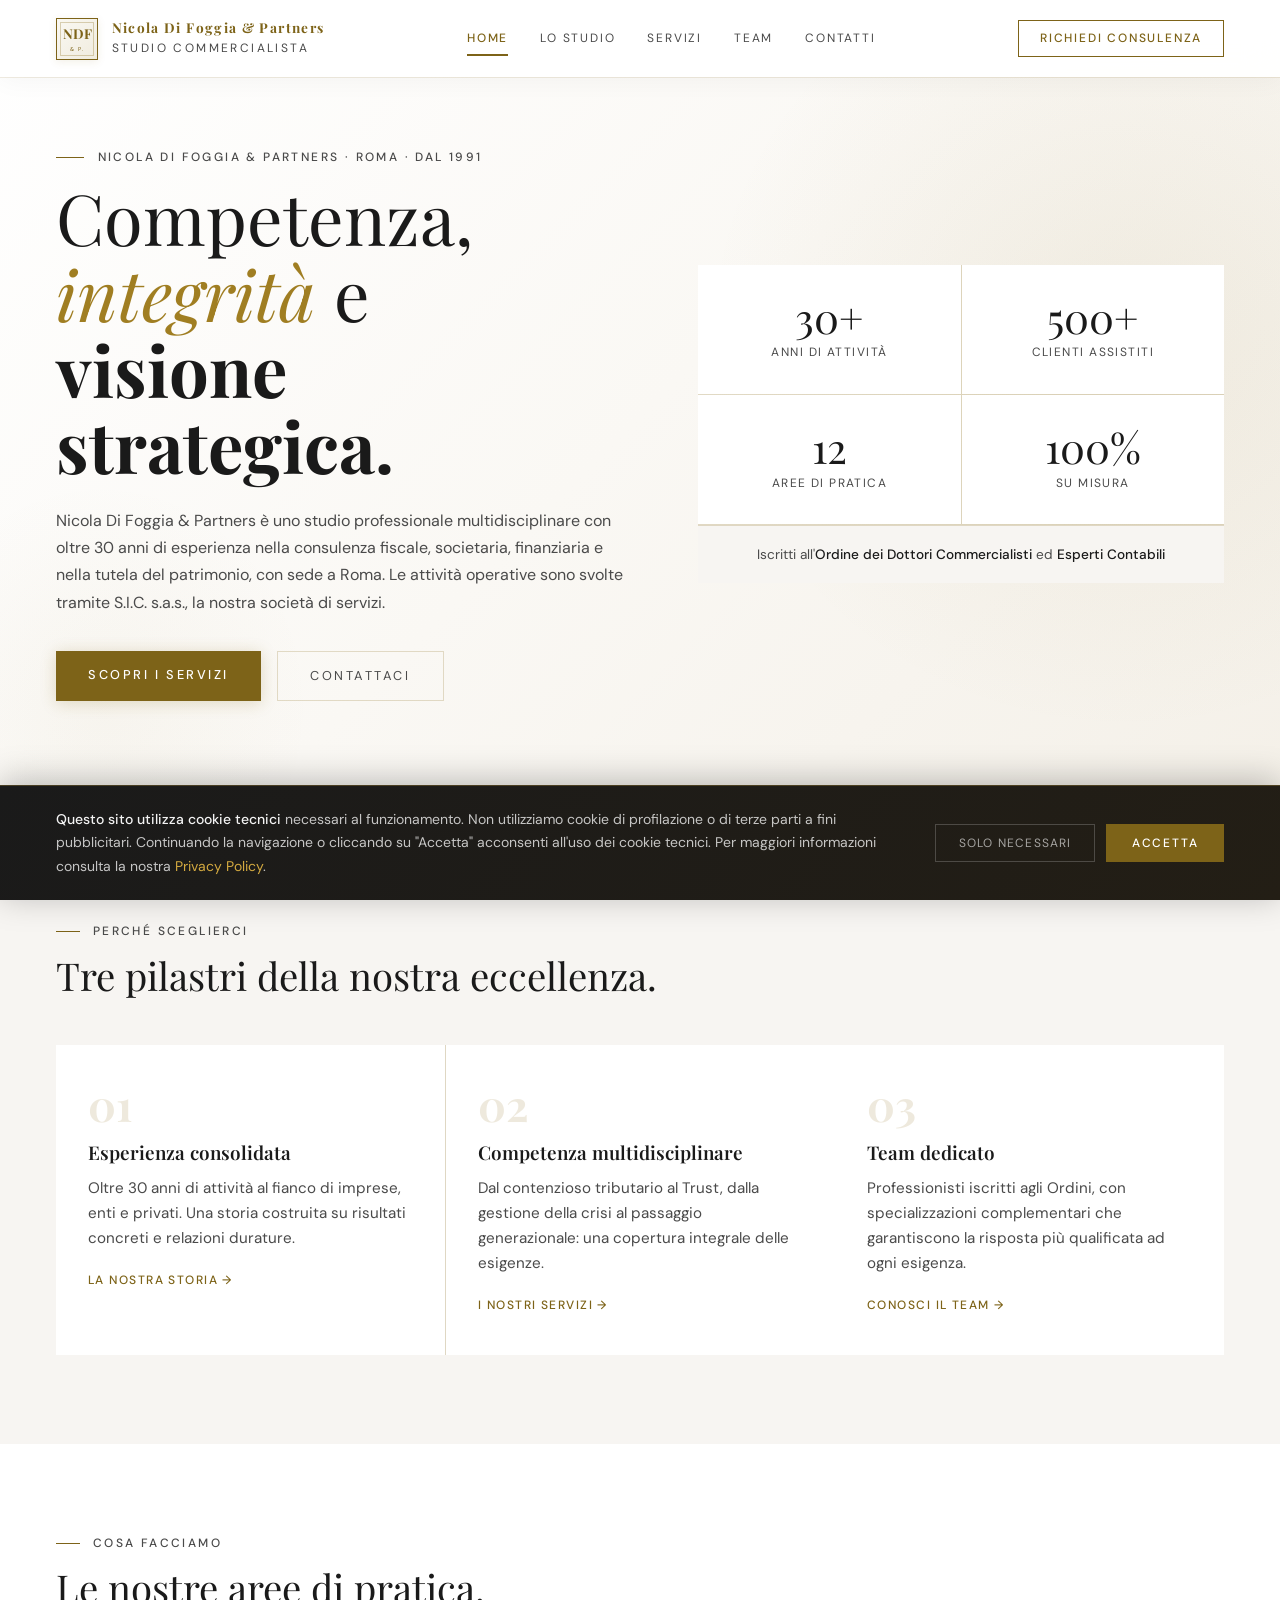
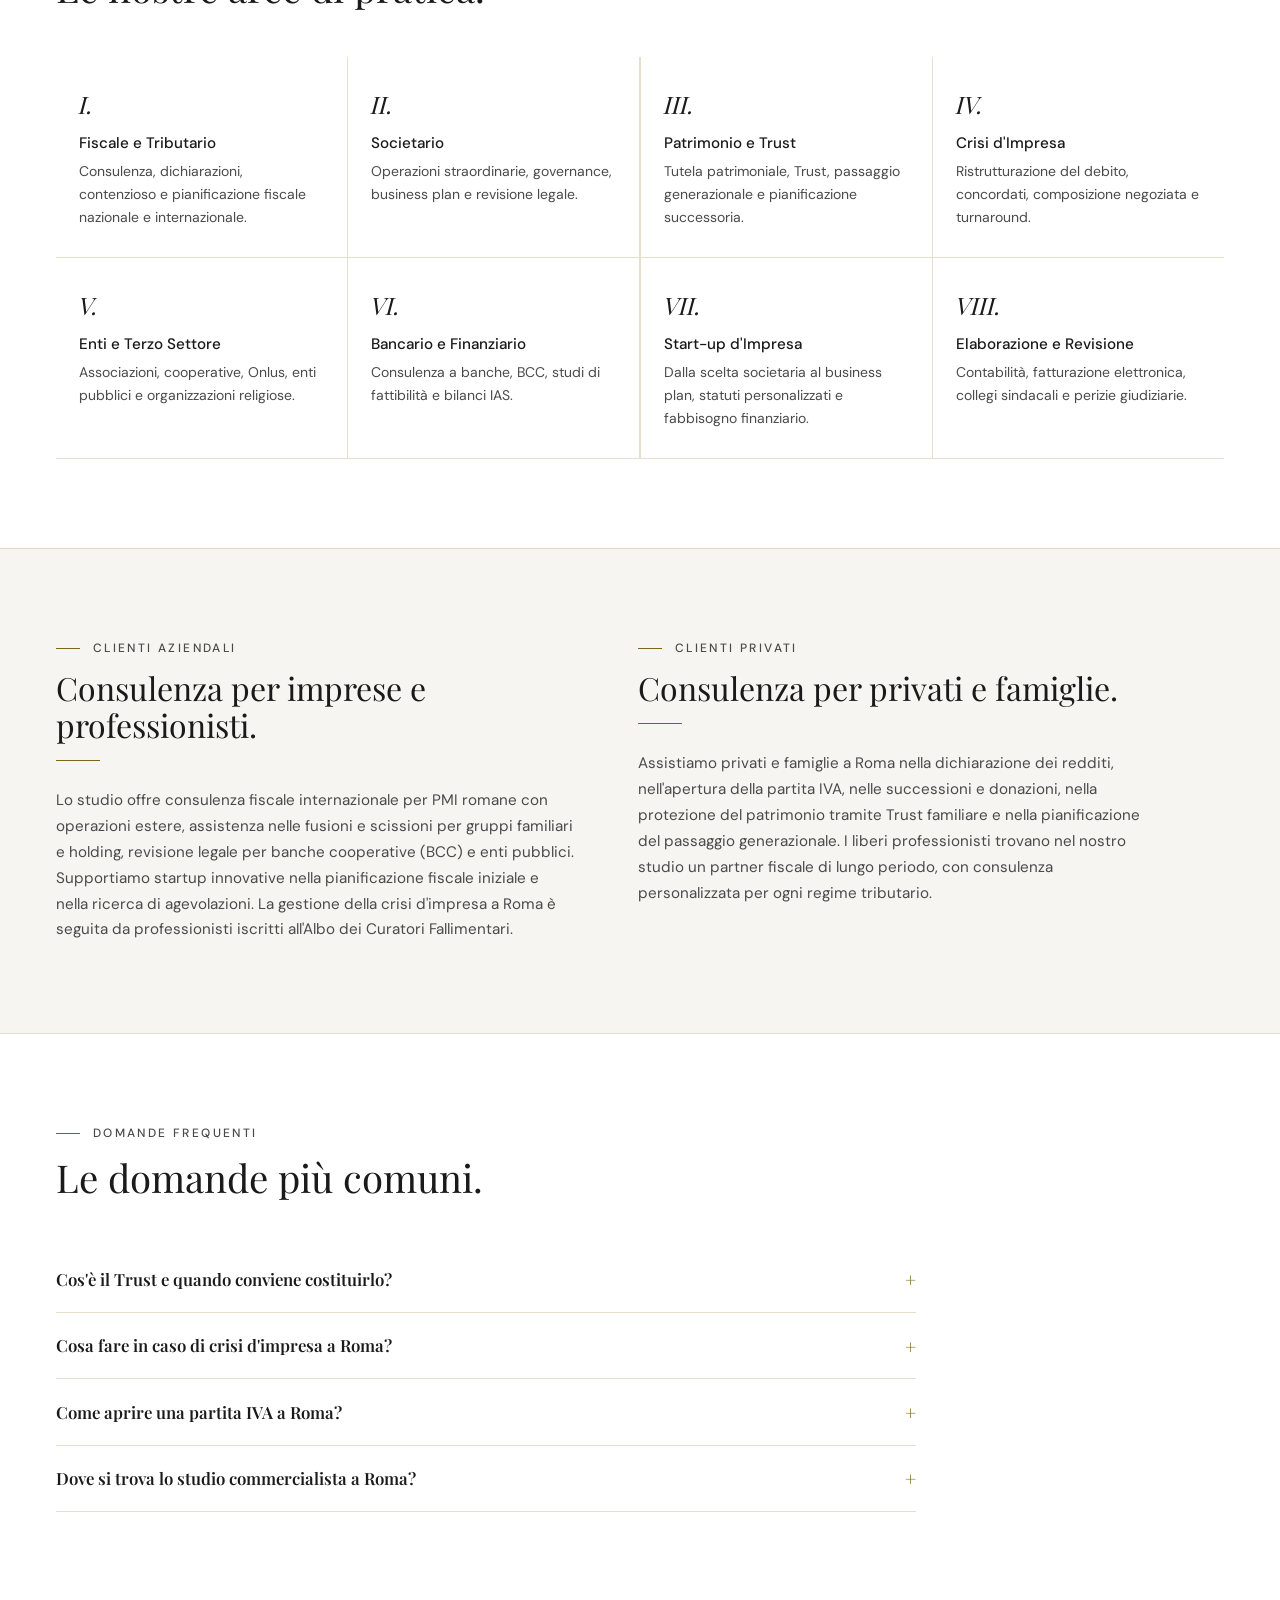
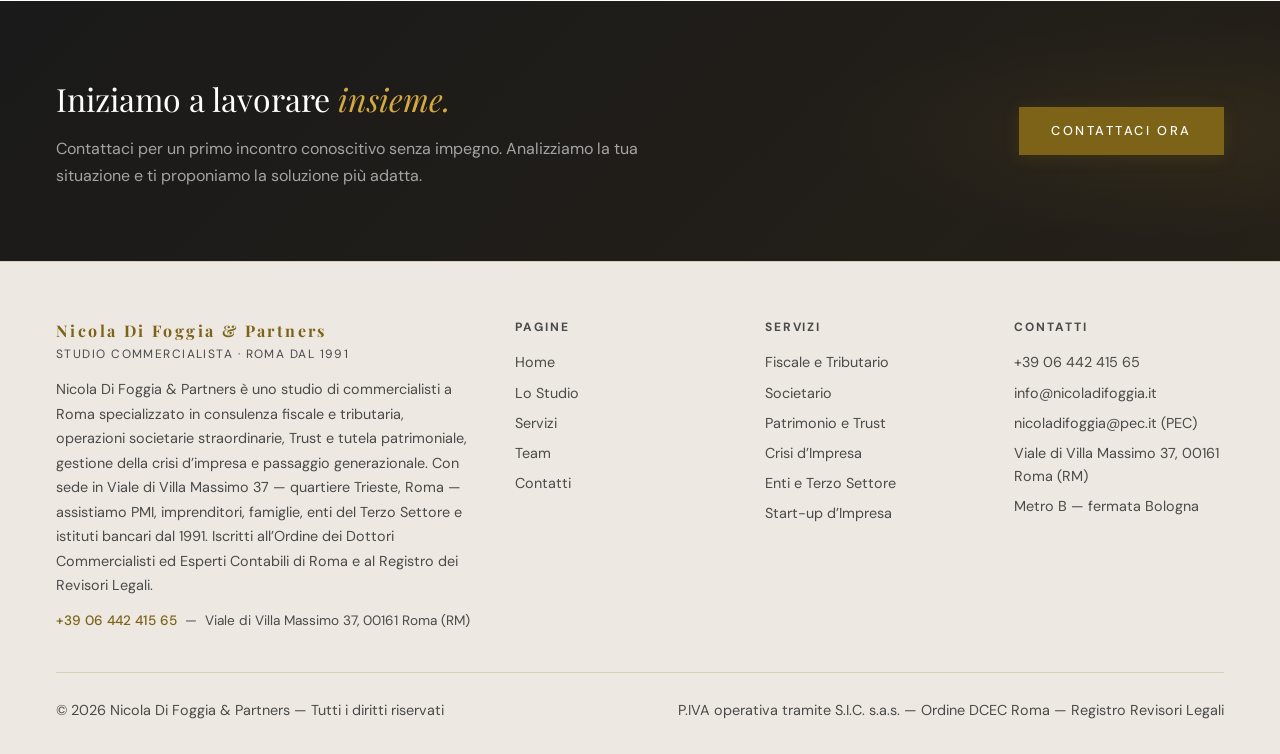
==== commit de7474da: "Oro solo come colore delle azioni; corsivo oro solo in hero e CTA Co-Authored-By: Claude Opus 5.5 <n" ====
--- a/index.html
+++ b/index.html
@@ -983,6 +983,25 @@
 .tsp,.svc li,.ac p,.sl,.nl{color:var(--mut)}
 
 /* ══════════════════════════════════════
+   ACCENTO ORO: un solo ruolo
+   L'oro segnala le azioni (pulsanti, link, voce attiva del menu).
+   Etichette, numeri e ruoli tornano neutri; il trattino oro resta
+   come piccolo segno di marca.
+   Corsivo oro solo nell'apertura della home e nella call-to-action.
+   ══════════════════════════════════════ */
+.titolo em,.crow-hdr h3 em{font-style:normal;color:inherit}
+.intestazione h1 em{color:inherit}
+.etichetta,.hero-tag,.testo-col p.etichetta{color:var(--mut)}
+.etichetta::before,.hero-tag::before{background:var(--gold)}
+.sn,.nn,.ai{color:var(--txt)}
+.ac:hover .ai{color:var(--txt)}
+.sf strong{color:var(--txt)}
+.trl,.tla,.il,.trt,.cit cite,.fc2 h5,.modal-stitle{color:var(--mut)}
+.tld{color:var(--txt)}
+.svc:hover h4{color:var(--txt)}
+.pil{color:var(--gold)}
+
+/* ══════════════════════════════════════
    MOBILE — adattamento a tutti i telefoni
    (blocco finale: prevale sulle regole "luxury" precedenti)
    ══════════════════════════════════════ */
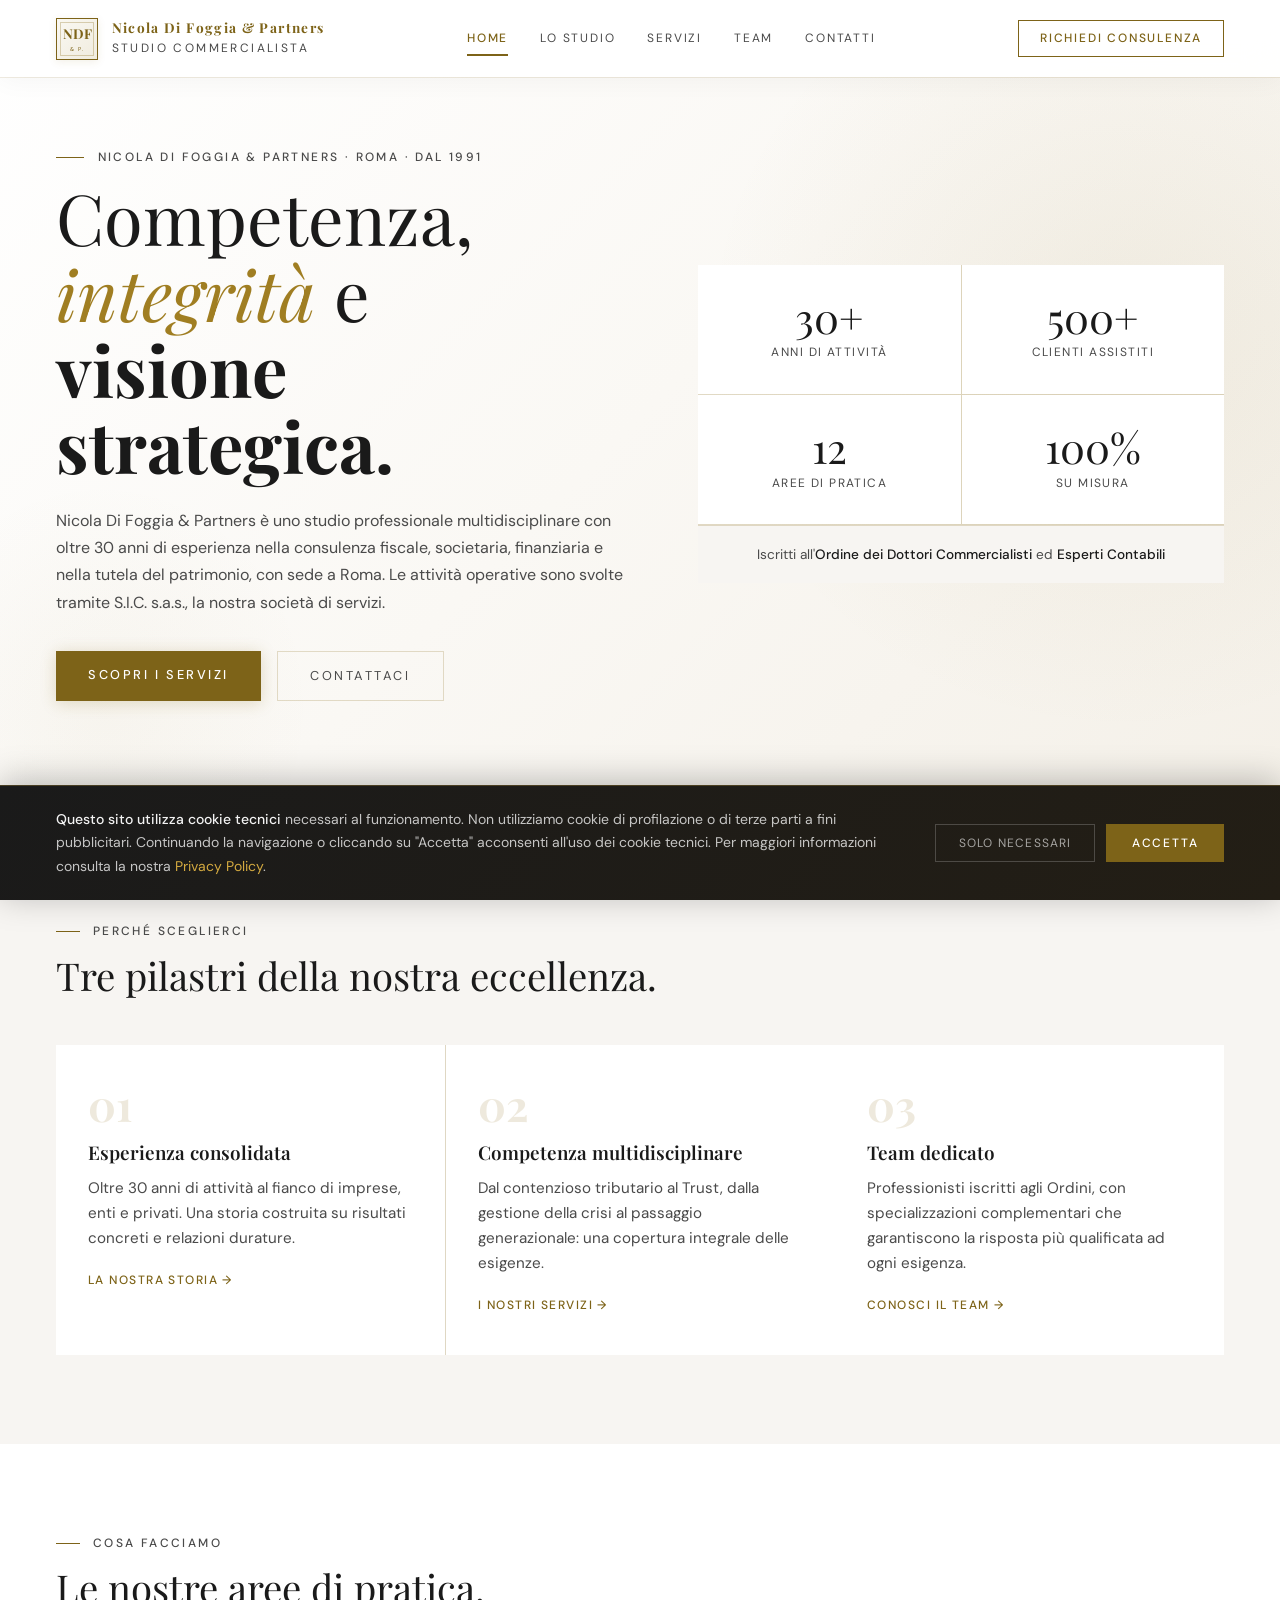
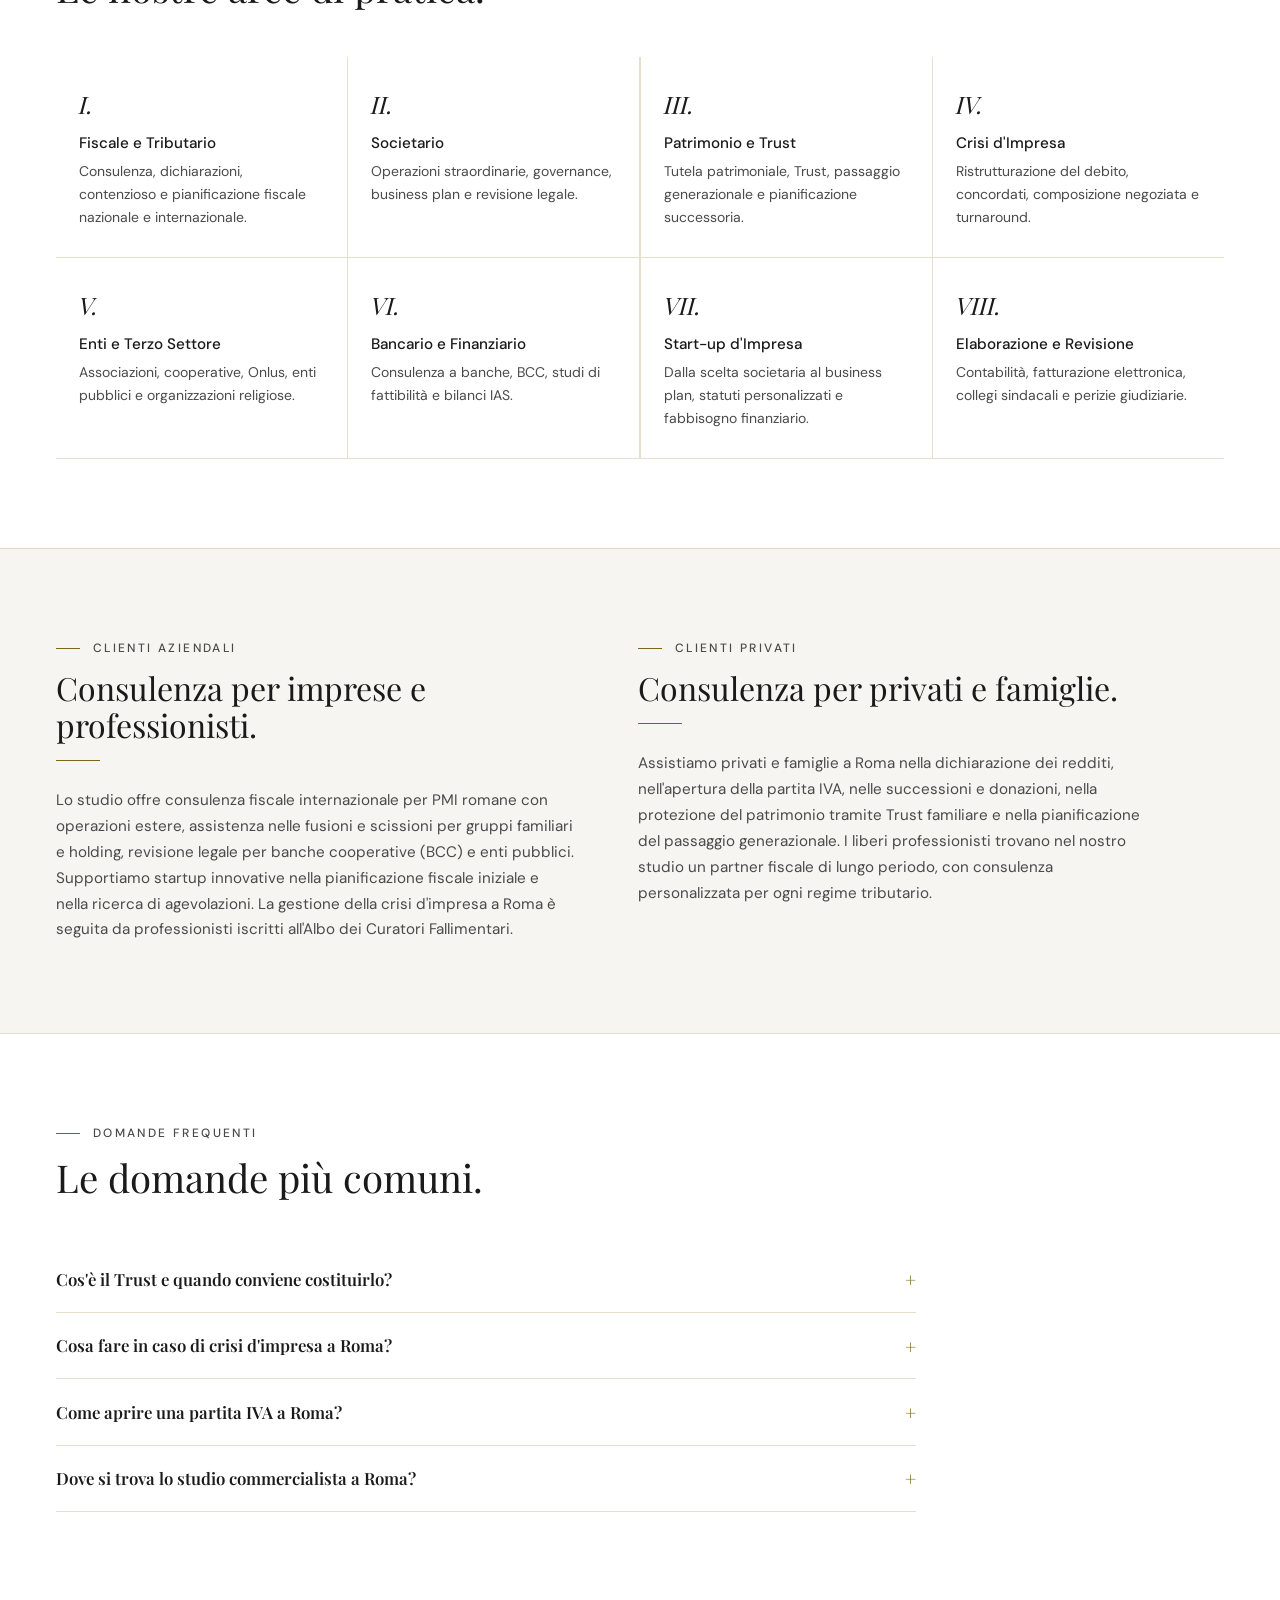
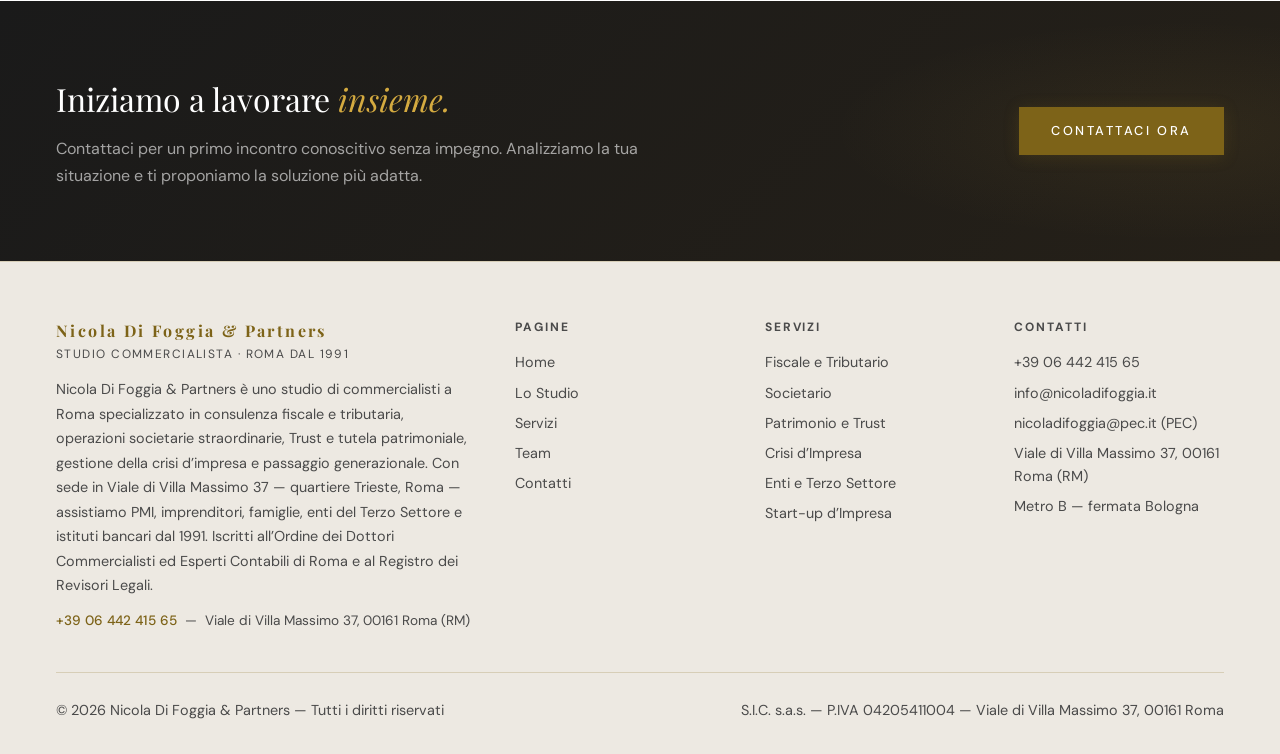
==== commit 88fd207a: "Aggiunge P.IVA di S.I.C. s.a.s. nei footer e nei dati strutturati Co-Authored-By: Claude Opus 5.5 <n" ====
--- a/index.html
+++ b/index.html
@@ -63,6 +63,7 @@
       "faxNumber": "+390644241565",
       "email": "info@nicoladifoggia.it",
       "foundingDate": "1991",
+      "vatID": "IT04205411004",
       "address": {
         "@type": "PostalAddress",
         "streetAddress": "Viale di Villa Massimo 37",
@@ -1284,7 +1285,7 @@
     <div class="fc2"><h5>Servizi</h5><ul><li><a href="#servizi" data-nav="servizi">Fiscale e Tributario</a></li><li><a href="#servizi" data-nav="servizi">Societario</a></li><li><a href="#servizi" data-nav="servizi">Patrimonio e Trust</a></li><li><a href="#servizi" data-nav="servizi">Crisi d&rsquo;Impresa</a></li><li><a href="#servizi" data-nav="servizi">Enti e Terzo Settore</a></li><li><a href="#servizi" data-nav="servizi">Start-up d&rsquo;Impresa</a></li></ul></div>
     <div class="fc2"><h5>Contatti</h5><ul><li><a href="tel:+390644241565">+39 06 442 415 65</a></li><li><a href="mailto:info@nicoladifoggia.it">info@nicoladifoggia.it</a></li><li><a href="mailto:nicoladifoggia@pec.it">nicoladifoggia@pec.it (PEC)</a></li><li><span>Viale di Villa Massimo 37, 00161 Roma (RM)</span></li><li><span>Metro B &mdash; fermata Bologna</span></li></ul></div>
   </div>
-  <div class="fb2"><span>&copy; 2026 Nicola Di Foggia &amp; Partners &mdash; Tutti i diritti riservati</span><span>P.IVA operativa tramite S.I.C. s.a.s. &mdash; Ordine DCEC Roma &mdash; Registro Revisori Legali</span></div>
+  <div class="fb2"><span>&copy; 2026 Nicola Di Foggia &amp; Partners &mdash; Tutti i diritti riservati</span><span>S.I.C. s.a.s. &mdash; P.IVA 04205411004 &mdash; Viale di Villa Massimo 37, 00161 Roma</span></div>
 </footer>
 </section>
 
@@ -1362,7 +1363,7 @@
 </div>
 
 <footer role="contentinfo">
-  <div class="fg"><div class="fc2"><div class="fn">Nicola Di Foggia &amp; Partners</div><div class="fs2">Studio Commercialista &middot; Roma dal 1991</div><p>Studio di commercialisti a Roma dal 1991. Consulenza fiscale, societaria, Trust e gestione della crisi d&rsquo;impresa nel quartiere Trieste, zona Bologna, e per tutta Roma e l&rsquo;Italia.</p><p style="margin-top:.7rem;font-size:.85rem"><a href="tel:+390644241565" style="color:var(--gold);text-decoration:none;font-weight:500">+39 06 442 415 65</a> &nbsp;&mdash;&nbsp; Viale di Villa Massimo 37, 00161 Roma (RM)</p></div><div class="fc2"><h5>Pagine</h5><ul><li><a href="#home" data-nav="home">Home</a></li><li><a href="#studio" data-nav="studio">Lo Studio</a></li><li><a href="#servizi" data-nav="servizi">Servizi</a></li><li><a href="#team" data-nav="team">Team</a></li><li><a href="#contatti" data-nav="contatti">Contatti</a></li></ul></div><div class="fc2"><h5>Servizi</h5><ul><li><a href="#servizi" data-nav="servizi">Fiscale</a></li><li><a href="#servizi" data-nav="servizi">Societario</a></li><li><a href="#servizi" data-nav="servizi">Trust</a></li><li><a href="#servizi" data-nav="servizi">Crisi d&rsquo;Impresa</a></li></ul></div><div class="fc2"><h5>Contatti</h5><ul><li><a href="tel:+390644241565">+39 06 442 415 65</a></li><li><a href="mailto:info@nicoladifoggia.it">info@nicoladifoggia.it</a></li><li><span>Viale di Villa Massimo 37, 00161 Roma (RM)</span></li><li><span>Metro B &mdash; Bologna</span></li></ul></div></div><div class="fb2"><span>&copy; 2026 Nicola Di Foggia &amp; Partners</span><span>Ordine DCEC Roma &mdash; Registro Revisori Legali &mdash; Albo Curatori Fallimentari</span></div>
+  <div class="fg"><div class="fc2"><div class="fn">Nicola Di Foggia &amp; Partners</div><div class="fs2">Studio Commercialista &middot; Roma dal 1991</div><p>Studio di commercialisti a Roma dal 1991. Consulenza fiscale, societaria, Trust e gestione della crisi d&rsquo;impresa nel quartiere Trieste, zona Bologna, e per tutta Roma e l&rsquo;Italia.</p><p style="margin-top:.7rem;font-size:.85rem"><a href="tel:+390644241565" style="color:var(--gold);text-decoration:none;font-weight:500">+39 06 442 415 65</a> &nbsp;&mdash;&nbsp; Viale di Villa Massimo 37, 00161 Roma (RM)</p></div><div class="fc2"><h5>Pagine</h5><ul><li><a href="#home" data-nav="home">Home</a></li><li><a href="#studio" data-nav="studio">Lo Studio</a></li><li><a href="#servizi" data-nav="servizi">Servizi</a></li><li><a href="#team" data-nav="team">Team</a></li><li><a href="#contatti" data-nav="contatti">Contatti</a></li></ul></div><div class="fc2"><h5>Servizi</h5><ul><li><a href="#servizi" data-nav="servizi">Fiscale</a></li><li><a href="#servizi" data-nav="servizi">Societario</a></li><li><a href="#servizi" data-nav="servizi">Trust</a></li><li><a href="#servizi" data-nav="servizi">Crisi d&rsquo;Impresa</a></li></ul></div><div class="fc2"><h5>Contatti</h5><ul><li><a href="tel:+390644241565">+39 06 442 415 65</a></li><li><a href="mailto:info@nicoladifoggia.it">info@nicoladifoggia.it</a></li><li><span>Viale di Villa Massimo 37, 00161 Roma (RM)</span></li><li><span>Metro B &mdash; Bologna</span></li></ul></div></div><div class="fb2"><span>&copy; 2026 Nicola Di Foggia &amp; Partners &mdash; Tutti i diritti riservati</span><span>S.I.C. s.a.s. &mdash; P.IVA 04205411004 &mdash; Viale di Villa Massimo 37, 00161 Roma</span></div>
 </footer>
 </section>
 
@@ -1438,7 +1439,7 @@
 </div>
 
 <footer role="contentinfo">
-  <div class="fg"><div class="fc2"><div class="fn">Nicola Di Foggia &amp; Partners</div><div class="fs2">Studio Commercialista &middot; Roma dal 1991</div><p>Studio di commercialisti a Roma specializzato in consulenza fiscale, societaria, Trust, crisi d&rsquo;impresa e passaggio generazionale. Sede: quartiere Trieste, zona Bologna.</p><p style="margin-top:.7rem;font-size:.85rem"><a href="tel:+390644241565" style="color:var(--gold);text-decoration:none;font-weight:500">+39 06 442 415 65</a> &nbsp;&mdash;&nbsp; Viale di Villa Massimo 37, 00161 Roma (RM)</p></div><div class="fc2"><h5>Pagine</h5><ul><li><a href="#home" data-nav="home">Home</a></li><li><a href="#studio" data-nav="studio">Lo Studio</a></li><li><a href="#servizi" data-nav="servizi">Servizi</a></li><li><a href="#team" data-nav="team">Team</a></li><li><a href="#contatti" data-nav="contatti">Contatti</a></li></ul></div><div class="fc2"><h5>Aree</h5><ul><li><a href="#servizi" data-nav="servizi">Fiscale</a></li><li><a href="#servizi" data-nav="servizi">Societario</a></li><li><a href="#servizi" data-nav="servizi">Trust</a></li><li><a href="#servizi" data-nav="servizi">Crisi d&rsquo;Impresa</a></li></ul></div><div class="fc2"><h5>Contatti</h5><ul><li><a href="tel:+390644241565">+39 06 442 415 65</a></li><li><a href="mailto:info@nicoladifoggia.it">info@nicoladifoggia.it</a></li><li><span>Viale di Villa Massimo 37, 00161 Roma (RM)</span></li><li><span>Metro B &mdash; Bologna</span></li></ul></div></div><div class="fb2"><span>&copy; 2026 Nicola Di Foggia &amp; Partners</span><span>Ordine DCEC Roma &mdash; Registro Revisori Legali</span></div>
+  <div class="fg"><div class="fc2"><div class="fn">Nicola Di Foggia &amp; Partners</div><div class="fs2">Studio Commercialista &middot; Roma dal 1991</div><p>Studio di commercialisti a Roma specializzato in consulenza fiscale, societaria, Trust, crisi d&rsquo;impresa e passaggio generazionale. Sede: quartiere Trieste, zona Bologna.</p><p style="margin-top:.7rem;font-size:.85rem"><a href="tel:+390644241565" style="color:var(--gold);text-decoration:none;font-weight:500">+39 06 442 415 65</a> &nbsp;&mdash;&nbsp; Viale di Villa Massimo 37, 00161 Roma (RM)</p></div><div class="fc2"><h5>Pagine</h5><ul><li><a href="#home" data-nav="home">Home</a></li><li><a href="#studio" data-nav="studio">Lo Studio</a></li><li><a href="#servizi" data-nav="servizi">Servizi</a></li><li><a href="#team" data-nav="team">Team</a></li><li><a href="#contatti" data-nav="contatti">Contatti</a></li></ul></div><div class="fc2"><h5>Aree</h5><ul><li><a href="#servizi" data-nav="servizi">Fiscale</a></li><li><a href="#servizi" data-nav="servizi">Societario</a></li><li><a href="#servizi" data-nav="servizi">Trust</a></li><li><a href="#servizi" data-nav="servizi">Crisi d&rsquo;Impresa</a></li></ul></div><div class="fc2"><h5>Contatti</h5><ul><li><a href="tel:+390644241565">+39 06 442 415 65</a></li><li><a href="mailto:info@nicoladifoggia.it">info@nicoladifoggia.it</a></li><li><span>Viale di Villa Massimo 37, 00161 Roma (RM)</span></li><li><span>Metro B &mdash; Bologna</span></li></ul></div></div><div class="fb2"><span>&copy; 2026 Nicola Di Foggia &amp; Partners &mdash; Tutti i diritti riservati</span><span>S.I.C. s.a.s. &mdash; P.IVA 04205411004 &mdash; Viale di Villa Massimo 37, 00161 Roma</span></div>
 </footer>
 </section>
 
@@ -1488,7 +1489,7 @@
 </div>
 
 <footer role="contentinfo">
-  <div class="fg"><div class="fc2"><div class="fn">Nicola Di Foggia &amp; Partners</div><div class="fs2">Studio Commercialista &middot; Roma dal 1991</div><p>Studio di commercialisti a Roma specializzato in consulenza fiscale, societaria, Trust, crisi d&rsquo;impresa e passaggio generazionale. Iscritti all&rsquo;Ordine DCEC Roma e Registro Revisori Legali.</p><p style="margin-top:.7rem;font-size:.85rem"><a href="tel:+390644241565" style="color:var(--gold);text-decoration:none;font-weight:500">+39 06 442 415 65</a> &nbsp;&mdash;&nbsp; Viale di Villa Massimo 37, 00161 Roma (RM)</p></div><div class="fc2"><h5>Pagine</h5><ul><li><a href="#home" data-nav="home">Home</a></li><li><a href="#studio" data-nav="studio">Lo Studio</a></li><li><a href="#servizi" data-nav="servizi">Servizi</a></li><li><a href="#team" data-nav="team">Team</a></li><li><a href="#contatti" data-nav="contatti">Contatti</a></li></ul></div><div class="fc2"><h5>Servizi</h5><ul><li><a href="#servizi" data-nav="servizi">Fiscale</a></li><li><a href="#servizi" data-nav="servizi">Societario</a></li><li><a href="#servizi" data-nav="servizi">Trust</a></li><li><a href="#servizi" data-nav="servizi">Crisi d&rsquo;Impresa</a></li></ul></div><div class="fc2"><h5>Contatti</h5><ul><li><a href="tel:+390644241565">+39 06 442 415 65</a></li><li><a href="mailto:info@nicoladifoggia.it">info@nicoladifoggia.it</a></li><li><span>Viale di Villa Massimo 37, 00161 Roma (RM)</span></li><li><span>Metro B &mdash; Bologna</span></li></ul></div></div><div class="fb2"><span>&copy; 2026 Nicola Di Foggia &amp; Partners</span><span>Ordine DCEC Roma &mdash; Registro Revisori Legali</span></div>
+  <div class="fg"><div class="fc2"><div class="fn">Nicola Di Foggia &amp; Partners</div><div class="fs2">Studio Commercialista &middot; Roma dal 1991</div><p>Studio di commercialisti a Roma specializzato in consulenza fiscale, societaria, Trust, crisi d&rsquo;impresa e passaggio generazionale. Iscritti all&rsquo;Ordine DCEC Roma e Registro Revisori Legali.</p><p style="margin-top:.7rem;font-size:.85rem"><a href="tel:+390644241565" style="color:var(--gold);text-decoration:none;font-weight:500">+39 06 442 415 65</a> &nbsp;&mdash;&nbsp; Viale di Villa Massimo 37, 00161 Roma (RM)</p></div><div class="fc2"><h5>Pagine</h5><ul><li><a href="#home" data-nav="home">Home</a></li><li><a href="#studio" data-nav="studio">Lo Studio</a></li><li><a href="#servizi" data-nav="servizi">Servizi</a></li><li><a href="#team" data-nav="team">Team</a></li><li><a href="#contatti" data-nav="contatti">Contatti</a></li></ul></div><div class="fc2"><h5>Servizi</h5><ul><li><a href="#servizi" data-nav="servizi">Fiscale</a></li><li><a href="#servizi" data-nav="servizi">Societario</a></li><li><a href="#servizi" data-nav="servizi">Trust</a></li><li><a href="#servizi" data-nav="servizi">Crisi d&rsquo;Impresa</a></li></ul></div><div class="fc2"><h5>Contatti</h5><ul><li><a href="tel:+390644241565">+39 06 442 415 65</a></li><li><a href="mailto:info@nicoladifoggia.it">info@nicoladifoggia.it</a></li><li><span>Viale di Villa Massimo 37, 00161 Roma (RM)</span></li><li><span>Metro B &mdash; Bologna</span></li></ul></div></div><div class="fb2"><span>&copy; 2026 Nicola Di Foggia &amp; Partners &mdash; Tutti i diritti riservati</span><span>S.I.C. s.a.s. &mdash; P.IVA 04205411004 &mdash; Viale di Villa Massimo 37, 00161 Roma</span></div>
 </footer>
 </section>
 
@@ -1556,7 +1557,7 @@
 </div>
 
 <footer role="contentinfo">
-  <div class="fg"><div class="fc2"><div class="fn">Nicola Di Foggia &amp; Partners</div><div class="fs2">Studio Commercialista &middot; Roma dal 1991</div><p>Nicola Di Foggia &amp; Partners &egrave; uno studio di commercialisti a Roma specializzato in consulenza fiscale e tributaria, operazioni societarie straordinarie, Trust e tutela patrimoniale, gestione della crisi d&rsquo;impresa e passaggio generazionale. Con sede in Viale di Villa Massimo 37 &mdash; quartiere Trieste, Roma &mdash; assistiamo PMI, imprenditori, famiglie, enti del Terzo Settore e istituti bancari dal 1991. Iscritti all&rsquo;Ordine dei Dottori Commercialisti ed Esperti Contabili di Roma e al Registro dei Revisori Legali.</p><p style="margin-top:.7rem;font-size:.85rem"><a href="tel:+390644241565" style="color:var(--gold);text-decoration:none;font-weight:500">+39 06 442 415 65</a> &nbsp;&mdash;&nbsp; <a href="mailto:info@nicoladifoggia.it" style="color:var(--gold);text-decoration:none">info@nicoladifoggia.it</a></p></div><div class="fc2"><h5>Pagine</h5><ul><li><a href="#home" data-nav="home">Home</a></li><li><a href="#studio" data-nav="studio">Lo Studio</a></li><li><a href="#servizi" data-nav="servizi">Servizi</a></li><li><a href="#team" data-nav="team">Team</a></li><li><a href="#contatti" data-nav="contatti">Contatti</a></li></ul></div><div class="fc2"><h5>Servizi</h5><ul><li><a href="#servizi" data-nav="servizi">Fiscale e Tributario</a></li><li><a href="#servizi" data-nav="servizi">Societario</a></li><li><a href="#servizi" data-nav="servizi">Trust</a></li><li><a href="#servizi" data-nav="servizi">Crisi d&rsquo;Impresa</a></li><li><a href="#servizi" data-nav="servizi">Start-up</a></li></ul></div><div class="fc2"><h5>Contatti</h5><ul><li><a href="tel:+390644241565">+39 06 442 415 65</a></li><li><a href="mailto:info@nicoladifoggia.it">info@nicoladifoggia.it</a></li><li><a href="mailto:nicoladifoggia@pec.it">nicoladifoggia@pec.it (PEC)</a></li><li><span>Viale di Villa Massimo 37, 00161 Roma (RM)</span></li><li><span>Lun&ndash;Ven: 9:00&ndash;18:00</span></li></ul></div></div><div class="fb2"><span>&copy; 2026 Nicola Di Foggia &amp; Partners &mdash; Tutti i diritti riservati</span><span>Operativo tramite S.I.C. s.a.s. &mdash; Ordine DCEC Roma &mdash; Registro Revisori Legali &mdash; Albo Curatori Fallimentari &mdash; CTU Tribunale</span></div>
+  <div class="fg"><div class="fc2"><div class="fn">Nicola Di Foggia &amp; Partners</div><div class="fs2">Studio Commercialista &middot; Roma dal 1991</div><p>Nicola Di Foggia &amp; Partners &egrave; uno studio di commercialisti a Roma specializzato in consulenza fiscale e tributaria, operazioni societarie straordinarie, Trust e tutela patrimoniale, gestione della crisi d&rsquo;impresa e passaggio generazionale. Con sede in Viale di Villa Massimo 37 &mdash; quartiere Trieste, Roma &mdash; assistiamo PMI, imprenditori, famiglie, enti del Terzo Settore e istituti bancari dal 1991. Iscritti all&rsquo;Ordine dei Dottori Commercialisti ed Esperti Contabili di Roma e al Registro dei Revisori Legali.</p><p style="margin-top:.7rem;font-size:.85rem"><a href="tel:+390644241565" style="color:var(--gold);text-decoration:none;font-weight:500">+39 06 442 415 65</a> &nbsp;&mdash;&nbsp; <a href="mailto:info@nicoladifoggia.it" style="color:var(--gold);text-decoration:none">info@nicoladifoggia.it</a></p></div><div class="fc2"><h5>Pagine</h5><ul><li><a href="#home" data-nav="home">Home</a></li><li><a href="#studio" data-nav="studio">Lo Studio</a></li><li><a href="#servizi" data-nav="servizi">Servizi</a></li><li><a href="#team" data-nav="team">Team</a></li><li><a href="#contatti" data-nav="contatti">Contatti</a></li></ul></div><div class="fc2"><h5>Servizi</h5><ul><li><a href="#servizi" data-nav="servizi">Fiscale e Tributario</a></li><li><a href="#servizi" data-nav="servizi">Societario</a></li><li><a href="#servizi" data-nav="servizi">Trust</a></li><li><a href="#servizi" data-nav="servizi">Crisi d&rsquo;Impresa</a></li><li><a href="#servizi" data-nav="servizi">Start-up</a></li></ul></div><div class="fc2"><h5>Contatti</h5><ul><li><a href="tel:+390644241565">+39 06 442 415 65</a></li><li><a href="mailto:info@nicoladifoggia.it">info@nicoladifoggia.it</a></li><li><a href="mailto:nicoladifoggia@pec.it">nicoladifoggia@pec.it (PEC)</a></li><li><span>Viale di Villa Massimo 37, 00161 Roma (RM)</span></li><li><span>Lun&ndash;Ven: 9:00&ndash;18:00</span></li></ul></div></div><div class="fb2"><span>&copy; 2026 Nicola Di Foggia &amp; Partners &mdash; Tutti i diritti riservati</span><span>S.I.C. s.a.s. &mdash; P.IVA 04205411004 &mdash; Viale di Villa Massimo 37, 00161 Roma</span></div>
 </footer>
 </section>
 
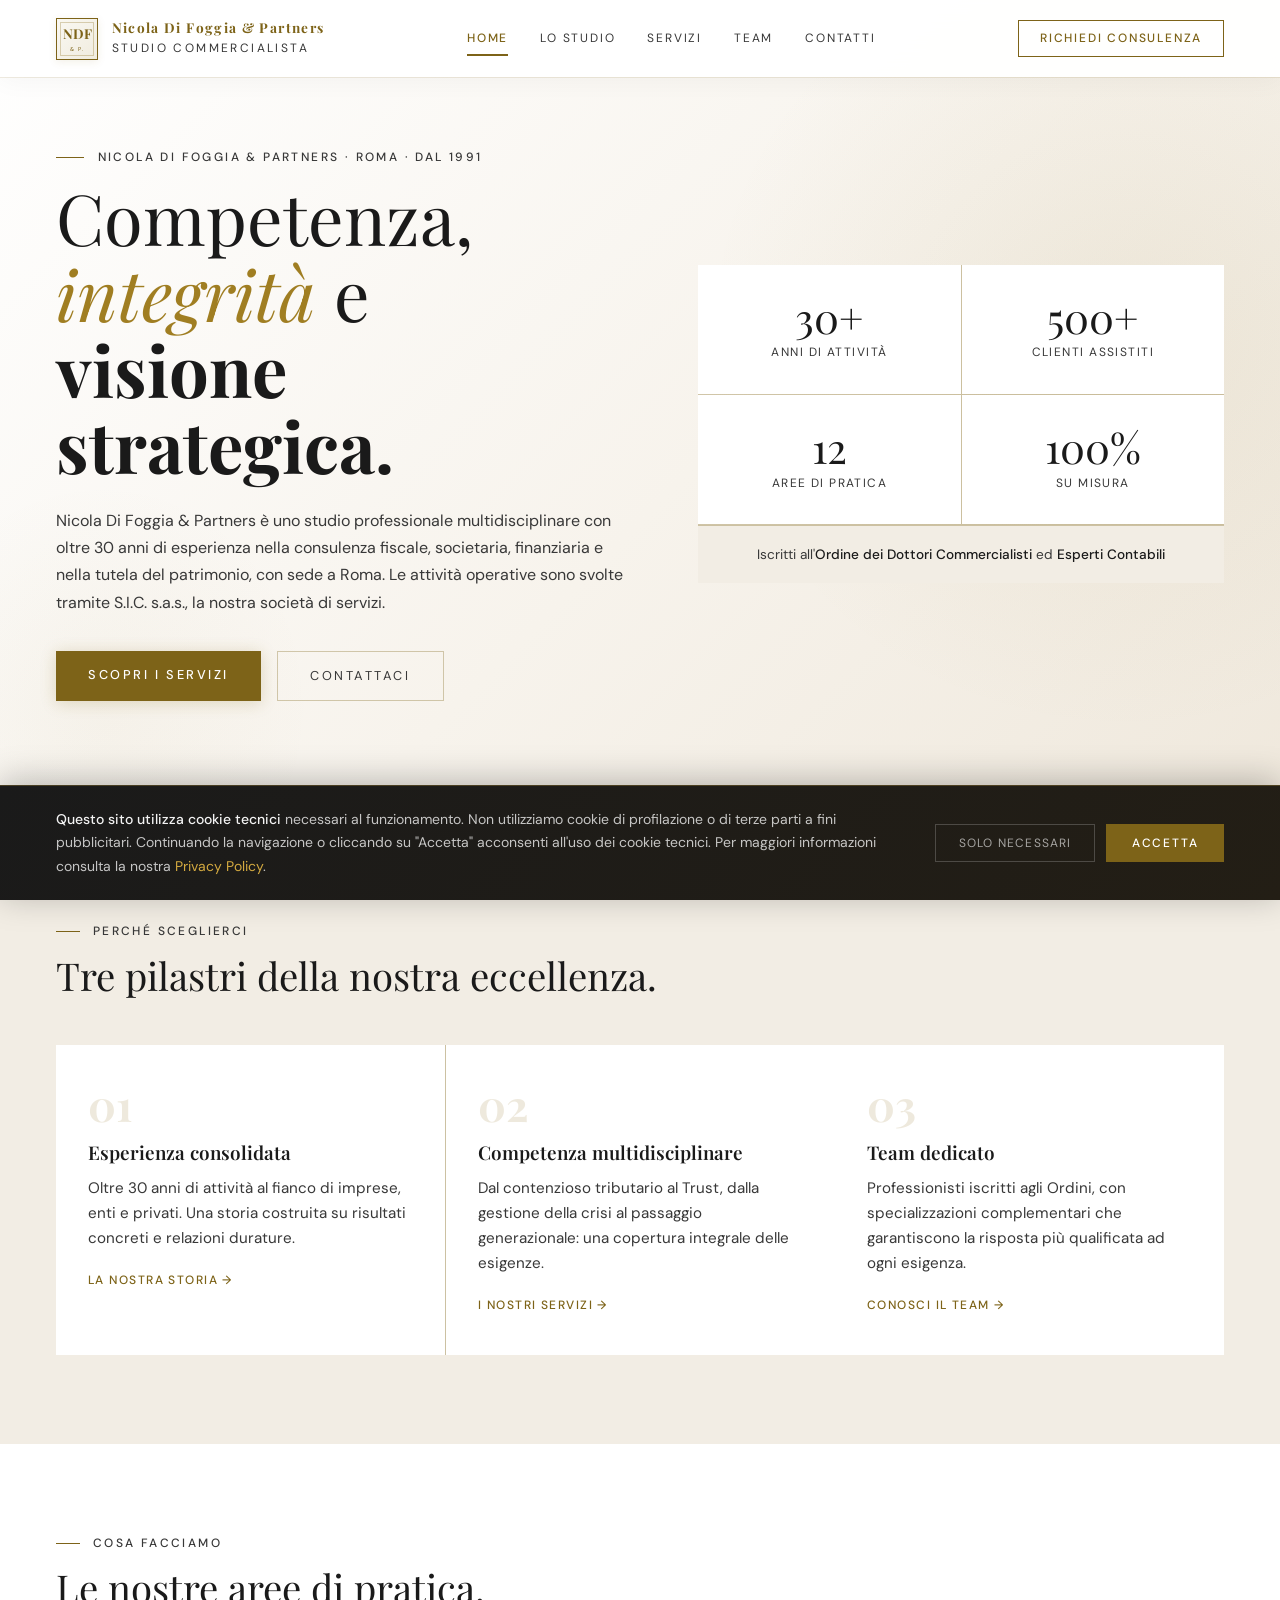
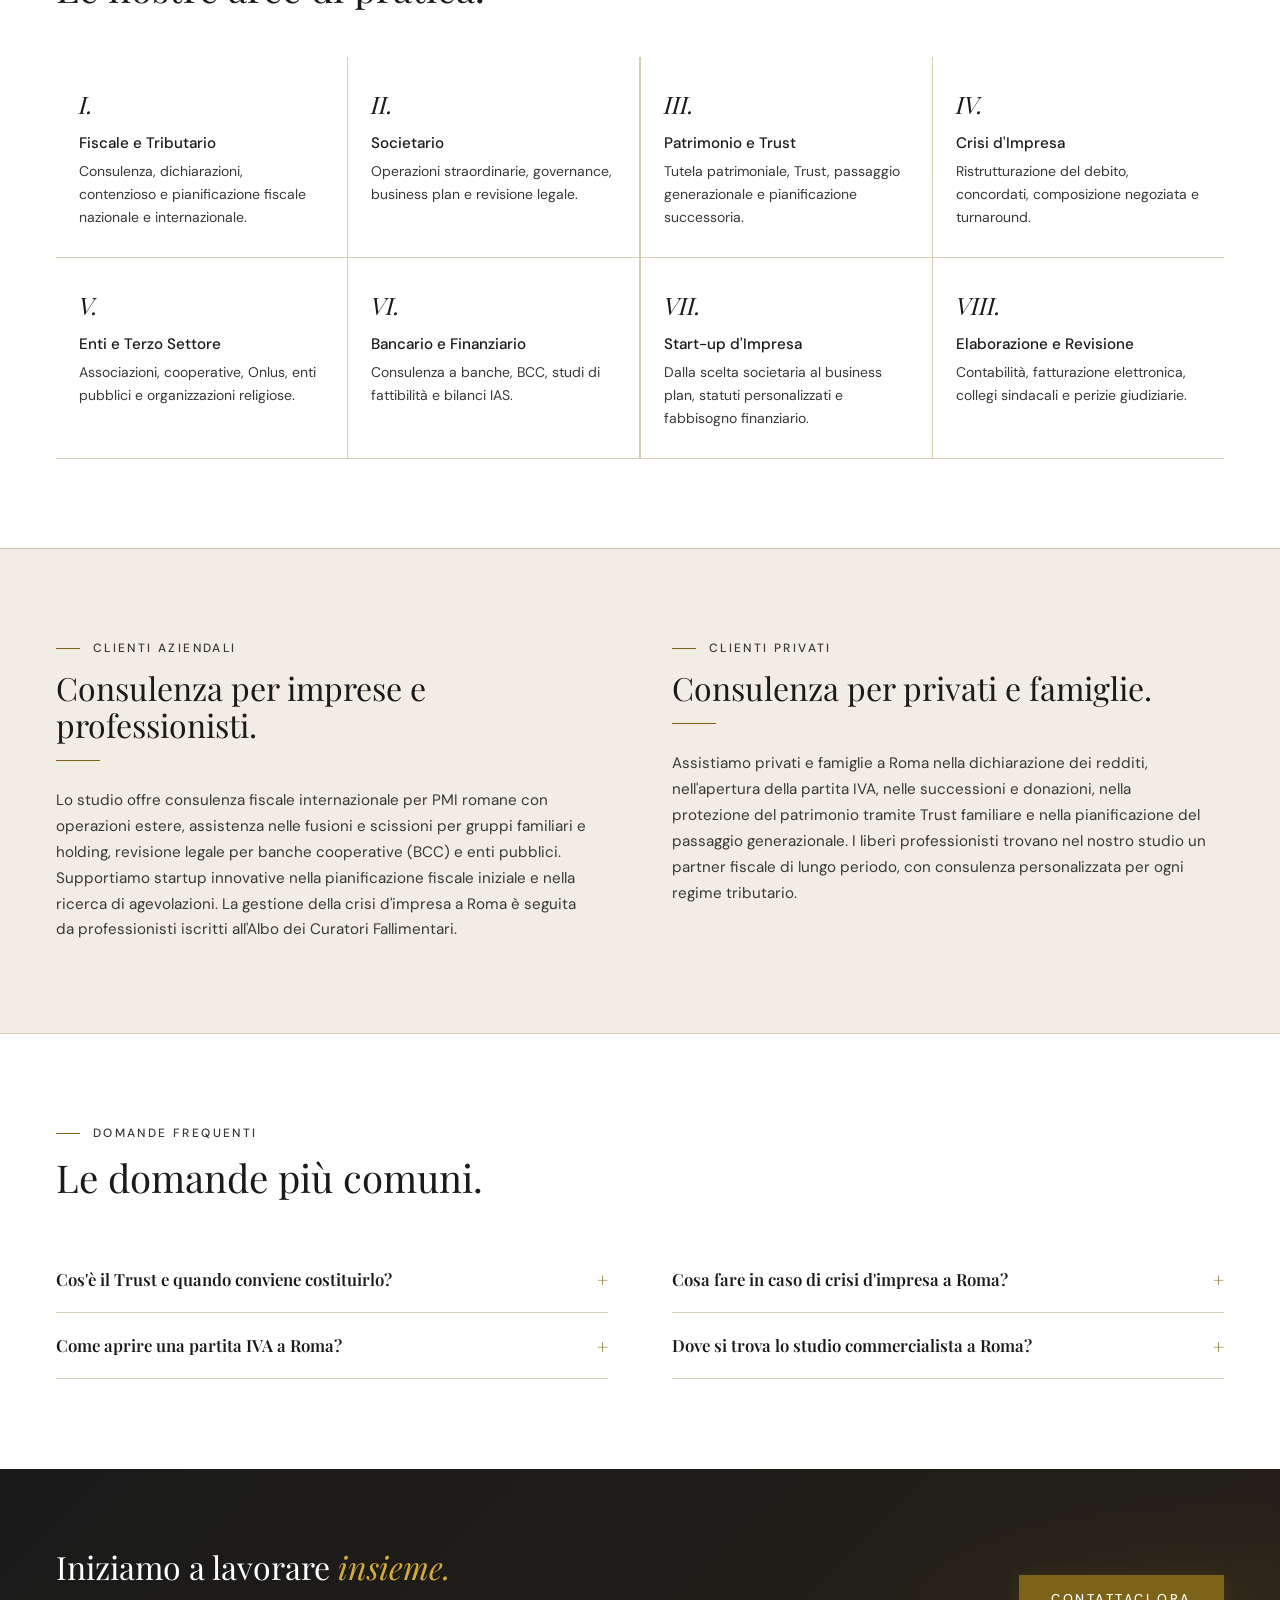
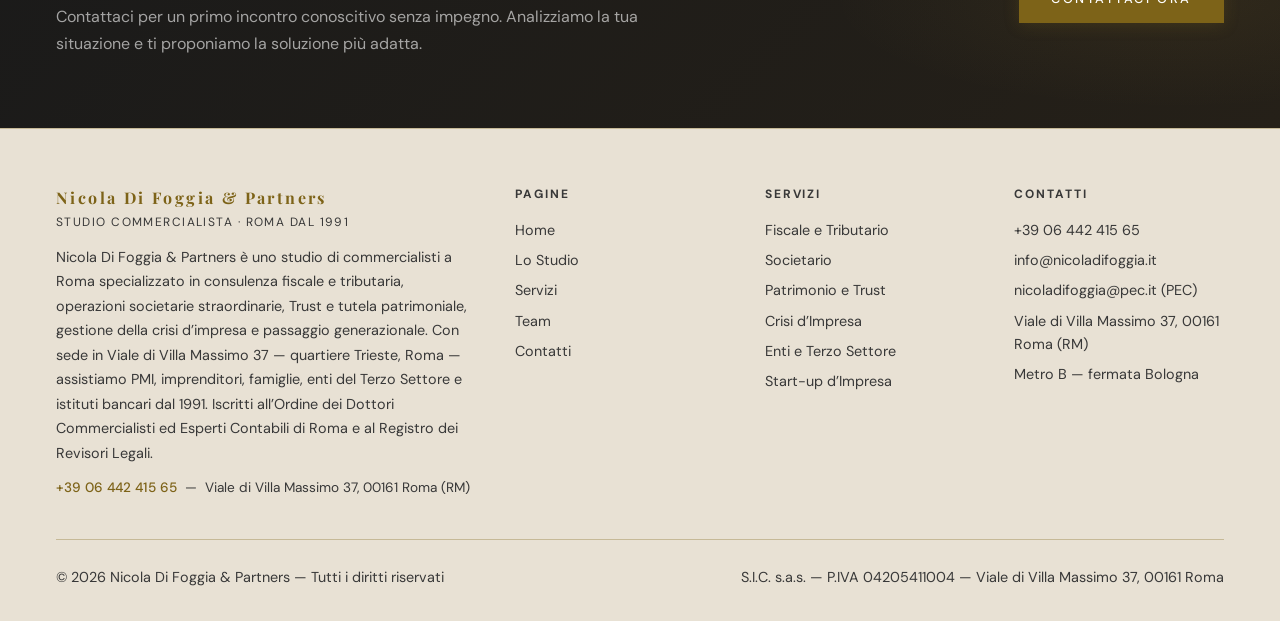
==== commit aeae30bc: "Contenitore centrato su schermi larghi e contrasto piu' deciso - Contenuto in colonna max 1240px cen" ====
--- a/index.html
+++ b/index.html
@@ -1003,6 +1003,45 @@
 .pil{color:var(--gold)}
 
 /* ══════════════════════════════════════
+   CONTENITORE CENTRATO (schermi larghi)
+   Il contenuto sta in una colonna di max 1240px centrata;
+   gli sfondi delle sezioni restano a tutta larghezza.
+   ══════════════════════════════════════ */
+:root{--wrap:1240px;--px:max(3.5rem,calc((100vw - var(--wrap)) / 2))}
+@media(min-width:1061px){
+  nav,.hero,.intestazione,.sec-pillars,.sec-aree,.sec-tl,.sec-val,.sec-tmg,.sec-sett,
+  .sec-2col,.sec-tab,.sec-form,.ctab,.crow,footer,#cookie-banner,
+  section[aria-label="Chi assistiamo"],section[aria-label="Domande frequenti"],
+  section[aria-label="Note informative sui servizi"]{padding-left:var(--px)!important;padding-right:var(--px)!important}
+  .tabn{margin-left:calc(-1 * var(--px));margin-right:calc(-1 * var(--px));padding-left:var(--px);padding-right:var(--px)}
+  section[aria-label="Chi assistiamo"] > div{max-width:none!important}
+  section[aria-label="Domande frequenti"] > div{max-width:none!important;display:grid;grid-template-columns:1fr 1fr;column-gap:4rem;align-items:start}
+  section[aria-label="Note informative sui servizi"] > div{max-width:none!important;grid-template-columns:repeat(3,1fr)!important}
+  .crow{grid-template-columns:260px 1fr}
+  .tabb{padding:.85rem .95rem;letter-spacing:.06em}
+  /* Team: niente celle vuote colorate; l'ultima card va al centro */
+  .tgg{background:none}
+  .tmc{box-shadow:0 0 0 1px var(--brd)}
+  .tgg > :last-child:nth-child(3n+1){grid-column:2}
+}
+
+/* ══════════════════════════════════════
+   CONTRASTO PIÙ DECISO
+   Testo secondario più scuro, sezioni alterne distinguibili,
+   bordi delle card visibili.
+   ══════════════════════════════════════ */
+:root{
+  --mut:#383838;                    /* testo secondario: 11.6:1 su bianco (era 8.9:1) */
+  --bg:#f2ede4;                     /* sezioni alterne: si distinguono dal bianco */
+  --bg2:#e8e1d4;
+  --brd:rgba(125,99,24,.32);        /* bordi card più visibili */
+}
+footer{background:var(--bg2)}
+.hero{background:linear-gradient(135deg,#ffffff 0%,#f7f3ec 55%,#efe8dc 100%)}
+.intestazione{background:linear-gradient(135deg,#f5f1ea 0%,#e9e2d5 100%)}
+h1,h2,h3,.titolo,.tnm,.tlt{color:var(--txt)}
+
+/* ══════════════════════════════════════
    MOBILE — adattamento a tutti i telefoni
    (blocco finale: prevale sulle regole "luxury" precedenti)
    ══════════════════════════════════════ */
